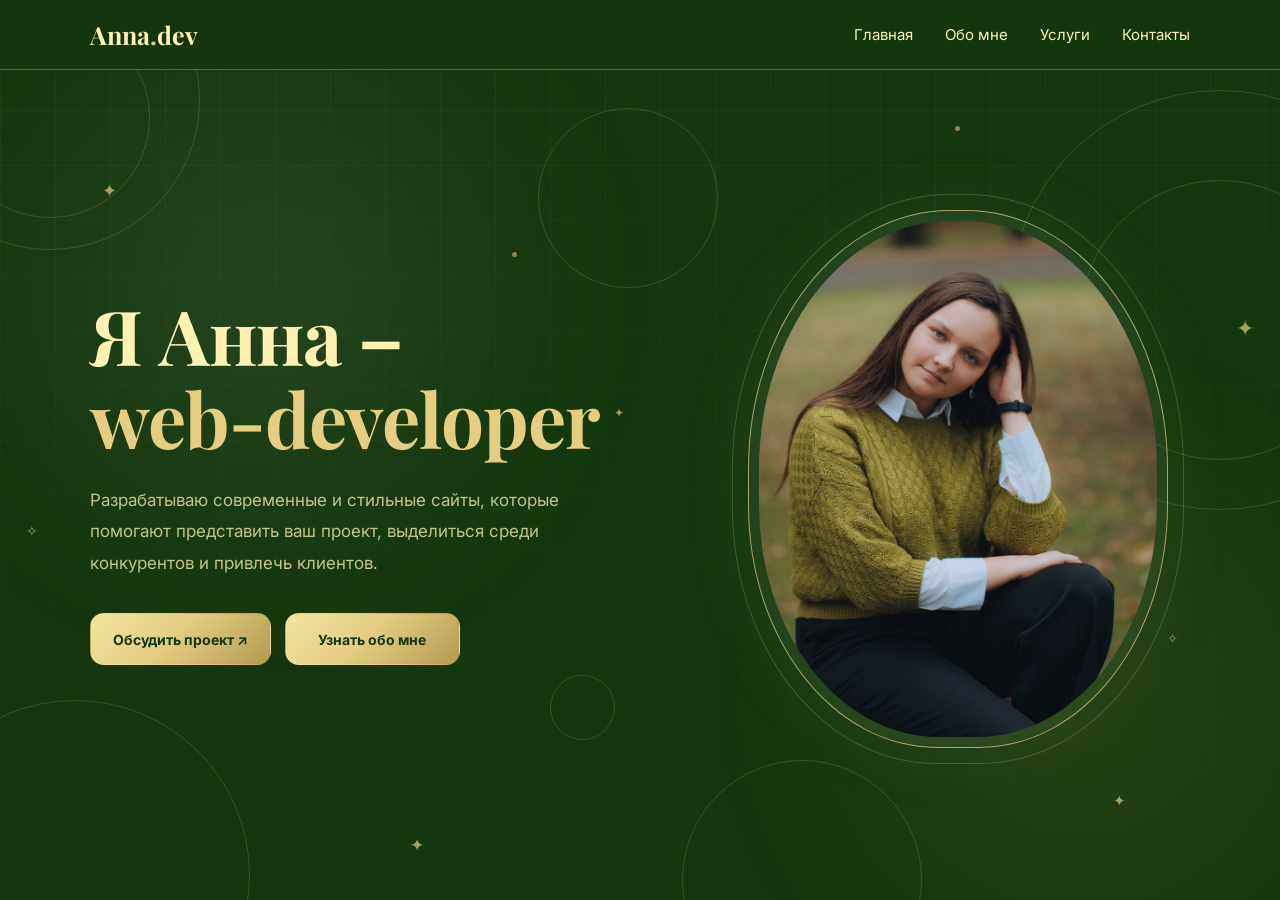
==== index1.html @ c23960a0 "Creating the new file" ====
<!DOCTYPE html>
<html lang="ru">
<head>
  <meta charset="UTF-8">
  <meta name="viewport" content="width=device-width, initial-scale=1.0">
  <meta name="theme-color" content="#15370D">
  <title>Анна — Web Developer</title>

  <link rel="preconnect" href="https://fonts.googleapis.com">
  <link rel="preconnect" href="https://fonts.gstatic.com" crossorigin>
  <link href="https://fonts.googleapis.com/css2?family=Inter:wght@400;500;700&family=Playfair+Display:wght@600;700&display=swap" rel="stylesheet">

  <style>
    :root {
      --green-dark: #15370D;
      --green-light: #728E6D;
      --gold: #E5CD82;
      --cream: #FFF2B4;
    }

    * {
      margin: 0;
      padding: 0;
      box-sizing: border-box;
    }

    html {
      scroll-behavior: smooth;
    }

    body {
      font-family: 'Inter', Arial, Helvetica, sans-serif;
      background: var(--green-dark);
      color: var(--cream);
      overflow-x: hidden;
      padding-top: 78px;
    }

    a {
      color: inherit;
    }

    .hero h1,
    .section-title,
    .nav-logo,
    .footer-logo,
    .service-card h3 {
      font-family: 'Playfair Display', Georgia, serif;
    }

    /* ===== ДЕКОРАТИВНЫЙ ФОН ===== */

    .background {
      position: fixed;
      inset: 0;
      overflow: hidden;
      pointer-events: none;
      z-index: 0;
    }

    .grid {
      position: absolute;
      inset: 0;
      background-image:
        linear-gradient(
          rgba(114, 142, 109, 0.09) 1px,
          transparent 1px
        ),
        linear-gradient(
          90deg,
          rgba(114, 142, 109, 0.09) 1px,
          transparent 1px
        );
      background-size: 55px 55px;
      mask-image: linear-gradient(to bottom, black, transparent 90%);
    }

    .circle {
      position: absolute;
      border: 1px solid rgba(229, 205, 130, 0.18);
      border-radius: 50%;
    }

    .circle-one {
      width: 420px;
      height: 420px;
      top: 10%;
      right: -150px;
    }

    .circle-two {
      width: 280px;
      height: 280px;
      top: 20%;
      right: -80px;
    }

    .circle-three {
      width: 350px;
      height: 350px;
      bottom: -150px;
      left: -100px;
    }

    /* Дополнительные 5 кругов */

    .circle-four {
      width: 180px;
      height: 180px;
      top: 12%;
      left: 42%;
    }

    .circle-five {
      width: 300px;
      height: 300px;
      top: -50px;
      left: -100px;
    }

    .circle-six {
      width: 240px;
      height: 240px;
      bottom: -100px;
      right: 28%;
    }

    .circle-seven {
      width: 200px;
      height: 200px;
      top: 2%;
      left: -50px;
    }

    .circle-eight {
      width: 65px;
      height: 65px;
      top: 75%;
      left: 43%;
    }

    .glow {
      position: absolute;
      width: 400px;
      height: 400px;
      border-radius: 50%;
      filter: blur(110px);
      opacity: 0.17;
    }

    .glow-one {
      background: var(--green-light);
      top: 10%;
      left: 5%;
    }

    .glow-two {
      background: #B39A50;
      right: 0;
      bottom: 0;
      opacity: 0.1;
    }

    .star {
      position: absolute;
      color: var(--gold);
      opacity: 0.7;
      font-size: 18px;
    }

    .star-one {
      top: 20%;
      left: 8%;
    }

    .star-two {
      top: 70%;
      right: 8%;
      font-size: 13px;
    }

    .star-three {
      top: 45%;
      left: 48%;
      font-size: 12px;
    }

    /* Дополнительные 5 звёзд */

    .star-four {
      top: 35%;
      right: 2%;
      font-size: 22px;
    }

    .star-five {
      top: 58%;
      left: 2%;
      font-size: 14px;
    }

    .star-six {
      bottom: 5%;
      left: 32%;
      font-size: 17px;
    }

   

    .star-eight {
      bottom: 10%;
      right: 12%;
      font-size: 15px;
    }
    

    .dot {
      position: absolute;
      width: 5px;
      height: 5px;
      background: var(--gold);
      border-radius: 50%;
      opacity: 0.55;
    }

    .dot-one {
      top: 28%;
      left: 40%;
    }

    .dot-two {
      top: 78%;
      left: 70%;
    }

    .dot-three {
      top: 14%;
      right: 25%;
    }

    /* ===== НАВИГАЦИЯ ===== */

    .navbar {
      position: fixed;
      top: 0;
      left: 0;
      width: 100%;
      z-index: 1000;
      padding: 18px 7%;
      background: rgba(21, 55, 13, 0.96);
      backdrop-filter: blur(12px);
      -webkit-backdrop-filter: blur(12px);
      border-bottom: 1px solid rgba(229, 205, 130, 0.35);
    }

    .nav-container {
      max-width: 1200px;
      margin: 0 auto;
      display: flex;
      align-items: center;
      justify-content: space-between;
      gap: 24px;
    }

    .nav-logo {
      color: var(--cream);
      font-size: 25px;
      font-weight: 700;
      text-decoration: none;
      white-space: nowrap;
    }

    .nav-logo span {
      color: var(--gold);
    }

    .nav-links {
      display: flex;
      align-items: center;
      gap: 32px;
    }

    .nav-links a {
      color: var(--cream);
      text-decoration: none;
      font-size: 15px;
      transition: color 0.25s ease;
      white-space: nowrap;
    }

    .nav-links a:hover {
      color: var(--gold);
    }

    .menu-toggle {
      display: none;
      width: 44px;
      height: 42px;
      border: 1px solid var(--gold);
      border-radius: 12px;
      background: transparent;
      color: var(--cream);
      font-size: 23px;
      cursor: pointer;
      align-items: center;
      justify-content: center;
    }

    /* ===== ОБЩИЕ СТИЛИ ===== */

    .container {
      width: min(1120px, 86%);
      margin: 0 auto;
    }

    .section {
      padding: 100px 0;
    }

    .section-label {
      display: inline-flex;
      align-items: center;
      gap: 10px;
      color: var(--gold);
      font-size: 13px;
      font-weight: 700;
      letter-spacing: 2px;
      text-transform: uppercase;
      margin-bottom: 22px;
    }

    .section-label::before {
      content: "";
      width: 28px;
      height: 1px;
      background: var(--gold);
    }

    .section-title {
      color: var(--cream);
      font-size: clamp(32px, 5vw, 48px);
      line-height: 1.15;
      margin-bottom: 24px;
      letter-spacing: -0.5px;
    }

    .section-text {
      color: rgba(255, 242, 180, 0.72);
      font-size: 16px;
      line-height: 1.9;
    }

    /* ===== ГЛАВНЫЙ ЭКРАН ===== */

    .hero {
      position: relative;
      z-index: 1;
      min-height: calc(100vh - 78px);
      display: flex;
      align-items: center;
      padding: 20px 0 40px;
    }

    .hero-content {
      display: grid;
      grid-template-columns: 1.1fr 0.9fr;
      align-items: center;
      gap: 70px;
    }

    .hero-text {
      max-width: 610px;
    }

    .hero h1 {
      color: var(--cream);
      font-size: clamp(45px, 6vw, 76px);
      line-height: 1.1;
      letter-spacing: -1px;
      margin-bottom: 25px;
    }

    .hero h1 span {
      display: block;
      color: var(--gold);
    }

    .hero-description {
      max-width: 500px;
      color: rgba(255, 242, 180, 0.75);
      font-size: 17px;
      line-height: 1.85;
      margin-bottom: 34px;
    }

    .hero-buttons {
      display: flex;
      flex-wrap: wrap;
      gap: 14px;
    }

    .btn {
      min-width: 175px;
      min-height: 52px;
      display: inline-flex;
      align-items: center;
      justify-content: center;
      padding: 14px 22px;
      border: 1px solid transparent;
      border-radius: 14px;
      color: var(--green-dark);
      background: linear-gradient(
        135deg,
        #F3E3A0 0%,
        var(--gold) 45%,
        #B39A50 100%
      );
      text-decoration: none;
      font-size: 14px;
      font-weight: 700;
      text-align: center;
      cursor: pointer;
      transition: background 0.25s ease, transform 0.25s ease;
    }

    .btn:hover {
      background: linear-gradient(
        135deg,
        #FFF8D0 0%,
        var(--cream) 45%,
        var(--gold) 100%
      );
      transform: translateY(-2px);
    }

    /* ===== ФОТОГРАФИЯ ===== */

    .hero-visual {
      position: relative;
      display: flex;
      align-items: center;
      justify-content: center;
      min-width: 0;
    }

    .photo-frame {
      position: relative;
      width: min(100%, 420px);
      aspect-ratio: 0.78;
      border-radius: 48% 48% 45% 45%;
      padding: 10px;
      border: 1px solid rgba(229, 205, 130, 0.7);
      background: rgba(114, 142, 109, 0.15);
      box-shadow: 0 0 70px rgba(114, 142, 109, 0.12);
    }

    .photo-frame::before {
      content: "";
      position: absolute;
      inset: -17px;
      border: 1px solid rgba(229, 205, 130, 0.22);
      border-radius: 48% 48% 45% 45%;
      pointer-events: none;
    }

    .photo-frame img {
      width: 100%;
      height: 100%;
      display: block;
      object-fit: cover;
      object-position: center;
      border-radius: inherit;
    }

    /* ===== АДАПТИВНОСТЬ ===== */

    @media (max-width: 900px) {
      .navbar {
        padding: 17px 5%;
      }

      .nav-links {
        gap: 20px;
      }

      .hero-content {
        gap: 45px;
      }

      .hero h1 {
        font-size: clamp(43px, 6vw, 62px);
      }
    }

    @media (max-width: 768px) {
      body {
        padding-top: 0;
      }

      .navbar {
        padding: 14px 5%;
      }

      .nav-logo {
        font-size: 23px;
      }

      .menu-toggle {
        display: flex;
      }

      .nav-links {
        display: none;
        position: absolute;
        top: 100%;
        left: 0;
        width: 100%;
        padding: 22px 6%;
        background: rgba(21, 55, 13, 0.99);
        border-bottom: 1px solid rgba(229, 205, 130, 0.35);
        flex-direction: column;
        align-items: flex-start;
        gap: 22px;
      }

      .nav-links.open {
        display: flex;
      }

      .nav-links a {
        font-size: 16px;
      }

      .container {
        width: 88%;
      }

      .hero {
        min-height: auto;
        padding: 60px 0 80px;
      }

      .hero-content {
        grid-template-columns: 1fr;
        gap: 65px;
      }

      .hero-text {
        max-width: 100%;
      }

      .hero h1 {
        font-size: clamp(45px, 10vw, 68px);
      }

      .hero-description {
        font-size: 16px;
      }

      .hero-visual {
        width: 100%;
        max-width: 430px;
        margin: 0 auto;
      }

      .photo-frame {
        width: min(78%, 320px);
      }
    }

    @media (max-width: 420px) {
      .hero-buttons {
        flex-direction: column;
      }

      .hero-buttons .btn {
        width: 100%;
      }

      .hero h1 {
        font-size: 43px;
      }
    }

    @media (prefers-reduced-motion: reduce) {
      html {
        scroll-behavior: auto;
      }

      *,
      *::before,
      *::after {
        transition-duration: 0.01ms !important;
      }
    }
  </style>
</head>

<body>

  <!-- Декоративный фон -->
  <div class="background" aria-hidden="true">
    <div class="grid"></div>

    <!-- Первые 3 круга -->
    <div class="circle circle-one"></div>
    <div class="circle circle-two"></div>
    <div class="circle circle-three"></div>

    <!-- Дополнительные 5 кругов -->
    <div class="circle circle-four"></div>
    <div class="circle circle-five"></div>
    <div class="circle circle-six"></div>
    <div class="circle circle-seven"></div>
    <div class="circle circle-eight"></div>

    <!-- Световые пятна -->
    <div class="glow glow-one"></div>
    <div class="glow glow-two"></div>

    <!-- Первые 3 звезды -->
    <span class="star star-one">✦</span>
    <span class="star star-two">✧</span>
    <span class="star star-three">✦</span>

    <!-- Дополнительные 5 звезд -->
    <span class="star star-four">✦</span>
    <span class="star star-five">✧</span>
    <span class="star star-six">✦</span>
    <span class="star star-eight">✦</span>

    <!-- Декоративные точки -->
    <span class="dot dot-one"></span>
    <span class="dot dot-two"></span>
    <span class="dot dot-three"></span>
  </div>

  <!-- Закрепленная навигация -->
  <header class="navbar">
    <nav class="nav-container" aria-label="Главная навигация">

      <a href="javascript:void(0)" class="nav-logo" aria-label="Anna.dev">
        Anna<span>.</span>dev
      </a>

      <button
        class="menu-toggle"
        id="menuToggle"
        type="button"
        aria-label="Открыть меню"
        aria-expanded="false"
        aria-controls="navLinks"
      >
        ☰
      </button>

      <div class="nav-links" id="navLinks">
        <a href="javascript:void(0)">Главная</a>
        <a href="javascript:void(0)">Обо мне</a>
        <a href="javascript:void(0)">Услуги</a>
        <a href="javascript:void(0)">Контакты</a>
      </div>

    </nav>
  </header>

  <!-- Главный экран -->
  <main>
    <section class="hero" id="home">
      <div class="container hero-content">

        <div class="hero-text">
          <h1>
            Я Анна –
            <span>web-developer</span>
          </h1>

          <p class="hero-description">
            Разрабатываю современные и стильные сайты,
            которые помогают представить ваш проект,
            выделиться среди конкурентов и привлечь клиентов.
          </p>

          <div class="hero-buttons">
            <a href="mailto:email@example.com" class="btn">
              Обсудить проект ↗
            </a>

            <a href="javascript:void(0)" class="btn">
              Узнать обо мне
            </a>
          </div>
        </div>

        <div class="hero-visual">
          <div class="photo-frame">
            <img src="Я.jpg" alt="Фотография Анны">
          </div>
        </div>

      </div>
    </section>
  </main>

  <!-- Мобильное меню -->
  <script>
    const menuToggle = document.getElementById("menuToggle");
    const navLinks = document.getElementById("navLinks");

    menuToggle.addEventListener("click", function () {
      const isOpen = navLinks.classList.toggle("open");

      menuToggle.setAttribute("aria-expanded", String(isOpen));
      menuToggle.setAttribute(
        "aria-label",
        isOpen ? "Закрыть меню" : "Открыть меню"
      );

      menuToggle.textContent = isOpen ? "✕" : "☰";
    });

    navLinks.querySelectorAll("a").forEach(function (link) {
      link.addEventListener("click", function (event) {
        event.preventDefault();

        navLinks.classList.remove("open");
        menuToggle.setAttribute("aria-expanded", "false");
        menuToggle.setAttribute("aria-label", "Открыть меню");
        menuToggle.textContent = "☰";
      });
    });
  </script>

</body>
</html>
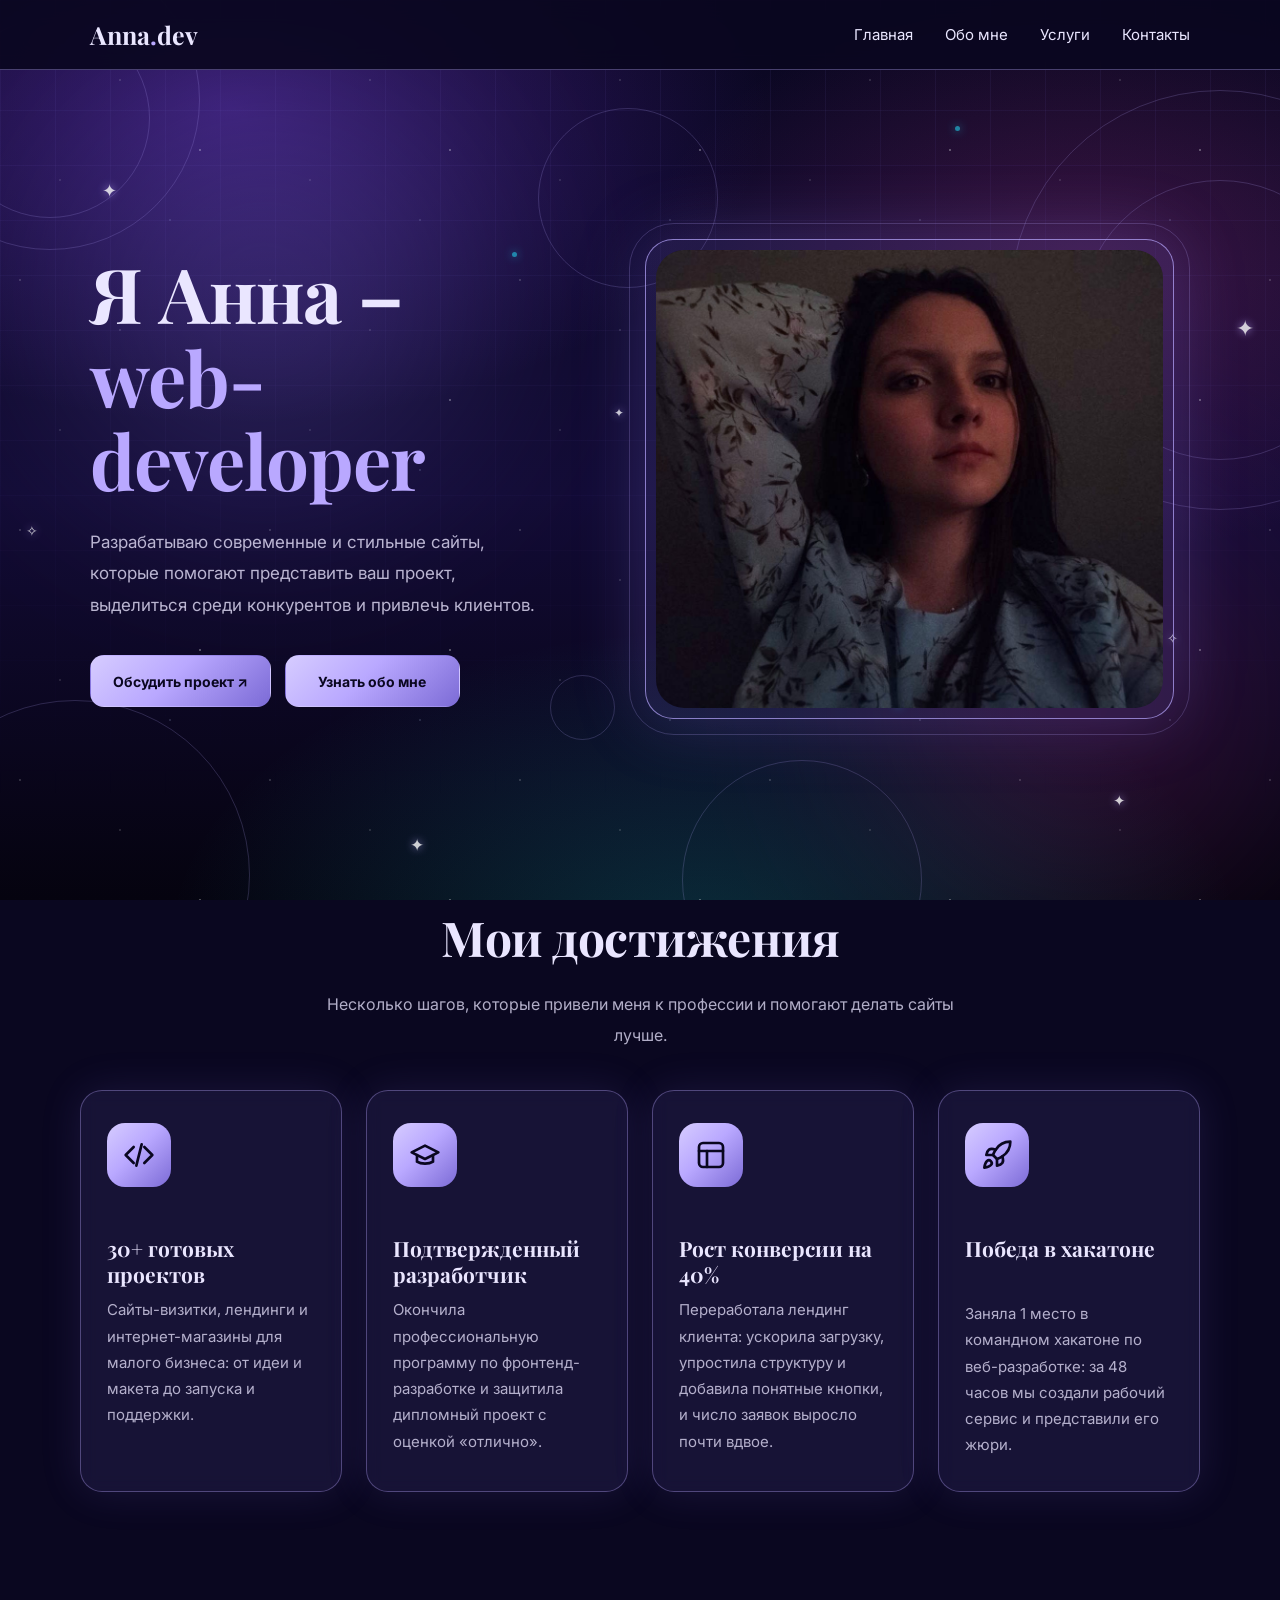
==== commit 5cbe1740: "Adding cards" ====
--- a/index1.html
+++ b/index1.html
@@ -1,603 +1,21 @@
-
 <!DOCTYPE html>
 <html lang="ru">
 <head>
   <meta charset="UTF-8">
   <meta name="viewport" content="width=device-width, initial-scale=1.0">
   <meta name="theme-color" content="#15370D">
-  <title>Анна — Web Developer</title>
+  <title>Анна – Web Developer</title>
 
   <link rel="preconnect" href="https://fonts.googleapis.com">
   <link rel="preconnect" href="https://fonts.gstatic.com" crossorigin>
   <link href="https://fonts.googleapis.com/css2?family=Inter:wght@400;500;700&family=Playfair+Display:wght@600;700&display=swap" rel="stylesheet">
 
-  <style>
-    :root {
-      --green-dark: #15370D;
-      --green-light: #728E6D;
-      --gold: #E5CD82;
-      --cream: #FFF2B4;
-    }
-
-    * {
-      margin: 0;
-      padding: 0;
-      box-sizing: border-box;
-    }
-
-    html {
-      scroll-behavior: smooth;
-    }
-
-    body {
-      font-family: 'Inter', Arial, Helvetica, sans-serif;
-      background: var(--green-dark);
-      color: var(--cream);
-      overflow-x: hidden;
-      padding-top: 78px;
-    }
-
-    a {
-      color: inherit;
-    }
-
-    .hero h1,
-    .section-title,
-    .nav-logo,
-    .footer-logo,
-    .service-card h3 {
-      font-family: 'Playfair Display', Georgia, serif;
-    }
-
-    /* ===== ДЕКОРАТИВНЫЙ ФОН ===== */
-
-    .background {
-      position: fixed;
-      inset: 0;
-      overflow: hidden;
-      pointer-events: none;
-      z-index: 0;
-    }
-
-    .grid {
-      position: absolute;
-      inset: 0;
-      background-image:
-        linear-gradient(
-          rgba(114, 142, 109, 0.09) 1px,
-          transparent 1px
-        ),
-        linear-gradient(
-          90deg,
-          rgba(114, 142, 109, 0.09) 1px,
-          transparent 1px
-        );
-      background-size: 55px 55px;
-      mask-image: linear-gradient(to bottom, black, transparent 90%);
-    }
-
-    .circle {
-      position: absolute;
-      border: 1px solid rgba(229, 205, 130, 0.18);
-      border-radius: 50%;
-    }
-
-    .circle-one {
-      width: 420px;
-      height: 420px;
-      top: 10%;
-      right: -150px;
-    }
-
-    .circle-two {
-      width: 280px;
-      height: 280px;
-      top: 20%;
-      right: -80px;
-    }
-
-    .circle-three {
-      width: 350px;
-      height: 350px;
-      bottom: -150px;
-      left: -100px;
-    }
-
-    /* Дополнительные 5 кругов */
-
-    .circle-four {
-      width: 180px;
-      height: 180px;
-      top: 12%;
-      left: 42%;
-    }
-
-    .circle-five {
-      width: 300px;
-      height: 300px;
-      top: -50px;
-      left: -100px;
-    }
-
-    .circle-six {
-      width: 240px;
-      height: 240px;
-      bottom: -100px;
-      right: 28%;
-    }
-
-    .circle-seven {
-      width: 200px;
-      height: 200px;
-      top: 2%;
-      left: -50px;
-    }
-
-    .circle-eight {
-      width: 65px;
-      height: 65px;
-      top: 75%;
-      left: 43%;
-    }
-
-    .glow {
-      position: absolute;
-      width: 400px;
-      height: 400px;
-      border-radius: 50%;
-      filter: blur(110px);
-      opacity: 0.17;
-    }
-
-    .glow-one {
-      background: var(--green-light);
-      top: 10%;
-      left: 5%;
-    }
-
-    .glow-two {
-      background: #B39A50;
-      right: 0;
-      bottom: 0;
-      opacity: 0.1;
-    }
-
-    .star {
-      position: absolute;
-      color: var(--gold);
-      opacity: 0.7;
-      font-size: 18px;
-    }
-
-    .star-one {
-      top: 20%;
-      left: 8%;
-    }
-
-    .star-two {
-      top: 70%;
-      right: 8%;
-      font-size: 13px;
-    }
-
-    .star-three {
-      top: 45%;
-      left: 48%;
-      font-size: 12px;
-    }
-
-    /* Дополнительные 5 звёзд */
-
-    .star-four {
-      top: 35%;
-      right: 2%;
-      font-size: 22px;
-    }
-
-    .star-five {
-      top: 58%;
-      left: 2%;
-      font-size: 14px;
-    }
-
-    .star-six {
-      bottom: 5%;
-      left: 32%;
-      font-size: 17px;
-    }
-
-   
-
-    .star-eight {
-      bottom: 10%;
-      right: 12%;
-      font-size: 15px;
-    }
-    
-
-    .dot {
-      position: absolute;
-      width: 5px;
-      height: 5px;
-      background: var(--gold);
-      border-radius: 50%;
-      opacity: 0.55;
-    }
-
-    .dot-one {
-      top: 28%;
-      left: 40%;
-    }
-
-    .dot-two {
-      top: 78%;
-      left: 70%;
-    }
-
-    .dot-three {
-      top: 14%;
-      right: 25%;
-    }
-
-    /* ===== НАВИГАЦИЯ ===== */
-
-    .navbar {
-      position: fixed;
-      top: 0;
-      left: 0;
-      width: 100%;
-      z-index: 1000;
-      padding: 18px 7%;
-      background: rgba(21, 55, 13, 0.96);
-      backdrop-filter: blur(12px);
-      -webkit-backdrop-filter: blur(12px);
-      border-bottom: 1px solid rgba(229, 205, 130, 0.35);
-    }
-
-    .nav-container {
-      max-width: 1200px;
-      margin: 0 auto;
-      display: flex;
-      align-items: center;
-      justify-content: space-between;
-      gap: 24px;
-    }
-
-    .nav-logo {
-      color: var(--cream);
-      font-size: 25px;
-      font-weight: 700;
-      text-decoration: none;
-      white-space: nowrap;
-    }
-
-    .nav-logo span {
-      color: var(--gold);
-    }
-
-    .nav-links {
-      display: flex;
-      align-items: center;
-      gap: 32px;
-    }
-
-    .nav-links a {
-      color: var(--cream);
-      text-decoration: none;
-      font-size: 15px;
-      transition: color 0.25s ease;
-      white-space: nowrap;
-    }
-
-    .nav-links a:hover {
-      color: var(--gold);
-    }
-
-    .menu-toggle {
-      display: none;
-      width: 44px;
-      height: 42px;
-      border: 1px solid var(--gold);
-      border-radius: 12px;
-      background: transparent;
-      color: var(--cream);
-      font-size: 23px;
-      cursor: pointer;
-      align-items: center;
-      justify-content: center;
-    }
-
-    /* ===== ОБЩИЕ СТИЛИ ===== */
-
-    .container {
-      width: min(1120px, 86%);
-      margin: 0 auto;
-    }
-
-    .section {
-      padding: 100px 0;
-    }
-
-    .section-label {
-      display: inline-flex;
-      align-items: center;
-      gap: 10px;
-      color: var(--gold);
-      font-size: 13px;
-      font-weight: 700;
-      letter-spacing: 2px;
-      text-transform: uppercase;
-      margin-bottom: 22px;
-    }
-
-    .section-label::before {
-      content: "";
-      width: 28px;
-      height: 1px;
-      background: var(--gold);
-    }
-
-    .section-title {
-      color: var(--cream);
-      font-size: clamp(32px, 5vw, 48px);
-      line-height: 1.15;
-      margin-bottom: 24px;
-      letter-spacing: -0.5px;
-    }
-
-    .section-text {
-      color: rgba(255, 242, 180, 0.72);
-      font-size: 16px;
-      line-height: 1.9;
-    }
-
-    /* ===== ГЛАВНЫЙ ЭКРАН ===== */
-
-    .hero {
-      position: relative;
-      z-index: 1;
-      min-height: calc(100vh - 78px);
-      display: flex;
-      align-items: center;
-      padding: 20px 0 40px;
-    }
-
-    .hero-content {
-      display: grid;
-      grid-template-columns: 1.1fr 0.9fr;
-      align-items: center;
-      gap: 70px;
-    }
-
-    .hero-text {
-      max-width: 610px;
-    }
-
-    .hero h1 {
-      color: var(--cream);
-      font-size: clamp(45px, 6vw, 76px);
-      line-height: 1.1;
-      letter-spacing: -1px;
-      margin-bottom: 25px;
-    }
-
-    .hero h1 span {
-      display: block;
-      color: var(--gold);
-    }
-
-    .hero-description {
-      max-width: 500px;
-      color: rgba(255, 242, 180, 0.75);
-      font-size: 17px;
-      line-height: 1.85;
-      margin-bottom: 34px;
-    }
-
-    .hero-buttons {
-      display: flex;
-      flex-wrap: wrap;
-      gap: 14px;
-    }
-
-    .btn {
-      min-width: 175px;
-      min-height: 52px;
-      display: inline-flex;
-      align-items: center;
-      justify-content: center;
-      padding: 14px 22px;
-      border: 1px solid transparent;
-      border-radius: 14px;
-      color: var(--green-dark);
-      background: linear-gradient(
-        135deg,
-        #F3E3A0 0%,
-        var(--gold) 45%,
-        #B39A50 100%
-      );
-      text-decoration: none;
-      font-size: 14px;
-      font-weight: 700;
-      text-align: center;
-      cursor: pointer;
-      transition: background 0.25s ease, transform 0.25s ease;
-    }
-
-    .btn:hover {
-      background: linear-gradient(
-        135deg,
-        #FFF8D0 0%,
-        var(--cream) 45%,
-        var(--gold) 100%
-      );
-      transform: translateY(-2px);
-    }
-
-    /* ===== ФОТОГРАФИЯ ===== */
-
-    .hero-visual {
-      position: relative;
-      display: flex;
-      align-items: center;
-      justify-content: center;
-      min-width: 0;
-    }
-
-    .photo-frame {
-      position: relative;
-      width: min(100%, 420px);
-      aspect-ratio: 0.78;
-      border-radius: 48% 48% 45% 45%;
-      padding: 10px;
-      border: 1px solid rgba(229, 205, 130, 0.7);
-      background: rgba(114, 142, 109, 0.15);
-      box-shadow: 0 0 70px rgba(114, 142, 109, 0.12);
-    }
-
-    .photo-frame::before {
-      content: "";
-      position: absolute;
-      inset: -17px;
-      border: 1px solid rgba(229, 205, 130, 0.22);
-      border-radius: 48% 48% 45% 45%;
-      pointer-events: none;
-    }
-
-    .photo-frame img {
-      width: 100%;
-      height: 100%;
-      display: block;
-      object-fit: cover;
-      object-position: center;
-      border-radius: inherit;
-    }
-
-    /* ===== АДАПТИВНОСТЬ ===== */
-
-    @media (max-width: 900px) {
-      .navbar {
-        padding: 17px 5%;
-      }
-
-      .nav-links {
-        gap: 20px;
-      }
-
-      .hero-content {
-        gap: 45px;
-      }
-
-      .hero h1 {
-        font-size: clamp(43px, 6vw, 62px);
-      }
-    }
-
-    @media (max-width: 768px) {
-      body {
-        padding-top: 0;
-      }
-
-      .navbar {
-        padding: 14px 5%;
-      }
-
-      .nav-logo {
-        font-size: 23px;
-      }
-
-      .menu-toggle {
-        display: flex;
-      }
-
-      .nav-links {
-        display: none;
-        position: absolute;
-        top: 100%;
-        left: 0;
-        width: 100%;
-        padding: 22px 6%;
-        background: rgba(21, 55, 13, 0.99);
-        border-bottom: 1px solid rgba(229, 205, 130, 0.35);
-        flex-direction: column;
-        align-items: flex-start;
-        gap: 22px;
-      }
-
-      .nav-links.open {
-        display: flex;
-      }
-
-      .nav-links a {
-        font-size: 16px;
-      }
-
-      .container {
-        width: 88%;
-      }
-
-      .hero {
-        min-height: auto;
-        padding: 60px 0 80px;
-      }
-
-      .hero-content {
-        grid-template-columns: 1fr;
-        gap: 65px;
-      }
-
-      .hero-text {
-        max-width: 100%;
-      }
-
-      .hero h1 {
-        font-size: clamp(45px, 10vw, 68px);
-      }
-
-      .hero-description {
-        font-size: 16px;
-      }
-
-      .hero-visual {
-        width: 100%;
-        max-width: 430px;
-        margin: 0 auto;
-      }
-
-      .photo-frame {
-        width: min(78%, 320px);
-      }
-    }
-
-    @media (max-width: 420px) {
-      .hero-buttons {
-        flex-direction: column;
-      }
-
-      .hero-buttons .btn {
-        width: 100%;
-      }
-
-      .hero h1 {
-        font-size: 43px;
-      }
-    }
-
-    @media (prefers-reduced-motion: reduce) {
-      html {
-        scroll-behavior: auto;
-      }
-
-      *,
-      *::before,
-      *::after {
-        transition-duration: 0.01ms !important;
-      }
-    }
-  </style>
+  <link rel="stylesheet" href="index1.css">
+  <link rel="stylesheet" href="achievements.css">
 </head>
 
 <body>
+
 
   <!-- Декоративный фон -->
   <div class="background" aria-hidden="true">
@@ -635,12 +53,13 @@
     <span class="dot dot-two"></span>
     <span class="dot dot-three"></span>
   </div>
-
+  <div class="shooting-layer" id="shootingLayer" aria-hidden="true"></div>
+ 
   <!-- Закрепленная навигация -->
   <header class="navbar">
     <nav class="nav-container" aria-label="Главная навигация">
 
-      <a href="javascript:void(0)" class="nav-logo" aria-label="Anna.dev">
+      <a href="#home" class="nav-logo" aria-label="Anna.dev">
         Anna<span>.</span>dev
       </a>
 
@@ -656,8 +75,8 @@
       </button>
 
       <div class="nav-links" id="navLinks">
-        <a href="javascript:void(0)">Главная</a>
-        <a href="javascript:void(0)">Обо мне</a>
+        <a href="#home">Главная</a>
+        <a href="#achievements">Обо мне</a>
         <a href="javascript:void(0)">Услуги</a>
         <a href="javascript:void(0)">Контакты</a>
       </div>
@@ -665,8 +84,8 @@
     </nav>
   </header>
 
-  <!-- Главный экран -->
   <main>
+    <!-- Секция 1: Главный экран -->
     <section class="hero" id="home">
       <div class="container hero-content">
 
@@ -687,7 +106,7 @@
               Обсудить проект ↗
             </a>
 
-            <a href="javascript:void(0)" class="btn">
+            <a href="#achievements" class="btn">
               Узнать обо мне
             </a>
           </div>
@@ -701,12 +120,102 @@
 
       </div>
     </section>
+
+    <!-- Секция 2: Мои достижения -->
+    <section class="achievements" id="achievements">
+      <div class="achievements-inner">
+
+        <div class="achievements-header">
+          <h2 class="section-title">Мои достижения</h2>
+          <p class="section-text">
+            Несколько шагов, которые привели меня к профессии
+            и помогают делать сайты лучше.
+          </p>
+        </div>
+
+        <div class="achievements-list">
+
+          <article class="achievement-card">
+            <div class="achievement-icon" aria-hidden="true">
+              <!-- иконка: код -->
+              <svg viewBox="0 0 24 24" fill="none" stroke="currentColor" stroke-width="2" stroke-linecap="round" stroke-linejoin="round">
+                <polyline points="16 18 22 12 16 6"/>
+                <polyline points="8 6 2 12 8 18"/>
+                <line x1="14" y1="4" x2="10" y2="20"/>
+              </svg>
+            </div>
+            <div class="achievement-body">
+              <br>
+              <h3>30+ готовых проектов</h3>
+              <p>Сайты-визитки, лендинги и интернет-магазины для малого бизнеса: от идеи и макета до запуска и поддержки.</p>
+            </div>
+          </article>
+
+          <article class="achievement-card">
+            <div class="achievement-icon" aria-hidden="true">
+              <!-- иконка: диплом / курс -->
+              <svg viewBox="0 0 24 24" fill="none" stroke="currentColor" stroke-width="2" stroke-linecap="round" stroke-linejoin="round">
+                <path d="M22 10 12 5 2 10l10 5 10-5z"/>
+                <path d="M6 12v5c3 2 9 2 12 0v-5"/>
+              </svg>
+            </div>
+            <div class="achievement-body">
+              <br>
+              <h3>Подтвержденный разработчик</h3>
+              <p>Окончила профессиональную программу по фронтенд-разработке и защитила дипломный проект с оценкой «отлично».</p>
+            </div>
+          </article>
+
+          <article class="achievement-card">
+            <div class="achievement-icon" aria-hidden="true">
+              <!-- иконка: макет -->
+              <svg viewBox="0 0 24 24" fill="none" stroke="currentColor" stroke-width="2" stroke-linecap="round" stroke-linejoin="round">
+                <rect x="3" y="3" width="18" height="18" rx="3"/>
+                <line x1="3" y1="9" x2="21" y2="9"/>
+                <line x1="9" y1="21" x2="9" y2="9"/>
+              </svg>
+            </div>
+            <div class="achievement-body">
+              <br>
+              <h3>Рост конверсии на 40%</h3>
+              <p>Переработала лендинг клиента: ускорила загрузку, упростила структуру и добавила понятные кнопки, и число заявок выросло почти вдвое.</p>
+            </div>
+          </article>
+
+          <article class="achievement-card">
+            <div class="achievement-icon" aria-hidden="true">
+              <!-- иконка: ракета / публикация -->
+              <svg viewBox="0 0 24 24" fill="none" stroke="currentColor" stroke-width="2" stroke-linecap="round" stroke-linejoin="round">
+                <path d="M4.5 16.5c-1.5 1.3-2 5-2 5s3.7-.5 5-2c.7-.8.7-2.1-.1-2.9a2.1 2.1 0 0 0-2.9-.1z"/>
+                <path d="m12 15-3-3a22 22 0 0 1 2-3.9A12.9 12.9 0 0 1 22 2c0 2.7-.8 7.5-6 11a22 22 0 0 1-4 2z"/>
+                <path d="M9 12H4s.6-3 2-4c1.6-1.1 5 0 5 0"/>
+                <path d="M12 15v5s3-.6 4-2c1.1-1.6 0-5 0-5"/>
+              </svg>
+            </div>
+            <div class="achievement-body">
+             <br>
+              <h3>Победа в хакатоне</h3>
+              <br>
+              <p>Заняла 1 место в командном хакатоне по веб-разработке: за 48 часов мы создали рабочий сервис и представили его жюри.</p>
+            </div>
+          </article>
+
+        </div>
+      </div>
+    </section>
   </main>
 
   <!-- Мобильное меню -->
   <script>
     const menuToggle = document.getElementById("menuToggle");
     const navLinks = document.getElementById("navLinks");
+
+    function closeMenu() {
+      navLinks.classList.remove("open");
+      menuToggle.setAttribute("aria-expanded", "false");
+      menuToggle.setAttribute("aria-label", "Открыть меню");
+      menuToggle.textContent = "☰";
+    }
 
     menuToggle.addEventListener("click", function () {
       const isOpen = navLinks.classList.toggle("open");
@@ -722,14 +231,64 @@
 
     navLinks.querySelectorAll("a").forEach(function (link) {
       link.addEventListener("click", function (event) {
-        event.preventDefault();
-
-        navLinks.classList.remove("open");
-        menuToggle.setAttribute("aria-expanded", "false");
-        menuToggle.setAttribute("aria-label", "Открыть меню");
-        menuToggle.textContent = "☰";
+        // пустые заглушки не переходят никуда, якорные ссылки (#...) работают как обычно
+        if (!link.getAttribute("href").startsWith("#")) {
+          event.preventDefault();
+        }
+        closeMenu();
       });
     });
+
+    (function () {
+  const layer = document.getElementById("shootingLayer");
+  if (!layer) return;
+  if (window.matchMedia("(prefers-reduced-motion: reduce)").matches) return;
+
+  const INTERVAL = 3000; // раз в 5 секунд
+  const rand = (min, max) => Math.random() * (max - min) + min;
+
+  function shoot() {
+    if (document.hidden) return; // не копим звёзды, пока вкладка неактивна
+
+    const w = window.innerWidth;
+    const h = window.innerHeight;
+
+    const star = document.createElement("span");
+    star.className = "shooting-star";
+
+    const length = rand(110, 190);          // длина хвоста
+    const distance = rand(350, 600);        // длина полёта
+    const duration = rand(650, 950);        // быстро: меньше секунды
+    const goRight = Math.random() > 0.5;
+    const slope = rand(20, 50);             // угол падения вниз, градусы
+    const angle = goRight ? slope : 180 - slope;
+    const rad = angle * Math.PI / 180;
+
+    // случайная стартовая точка по всему экрану
+    const x0 = rand(w * 0.1, w * 0.9);
+    const y0 = rand(0, h * 0.6);
+    const x1 = x0 + Math.cos(rad) * distance;
+    const y1 = y0 + Math.sin(rad) * distance;
+
+    star.style.width = length + "px";
+    layer.appendChild(star);
+
+    star.animate(
+      [
+        { transform: `translate(${x0}px, ${y0}px) rotate(${angle}deg)`, opacity: 0 },
+        { opacity: 1, offset: 0.15 },
+        { opacity: 1, offset: 0.7 },
+        { transform: `translate(${x1}px, ${y1}px) rotate(${angle}deg)`, opacity: 0 }
+      ],
+      { duration: duration, easing: "cubic-bezier(.3,0,.7,1)" }
+    ).finished.then(function () {
+      star.remove();
+    });
+  }
+
+  setTimeout(shoot, 1000);          // первая звезда через секунду после загрузки
+  setInterval(shoot, INTERVAL);
+})();
   </script>
 
 </body>
--- a/index1.css
+++ b/index1.css
@@ -0,0 +1,814 @@
+:root {
+      /* Названия переменных оставлены прежними, чтобы остальные стили сайта
+         перекрасились автоматически. Изменились только значения. */
+      --green-dark: #0A0720;   /* глубокий космос */
+      --green-light: #7C6BD6;  /* туманность (фиолетовый) */
+      --gold: #B9A8FF;         /* свет звёзд (лавандовый) */
+      --cream: #EAE6FF;        /* основной текст */
+      --nebula-pink: #E040A0;
+      --nebula-cyan: #22D3EE;
+    }
+
+    * {
+      margin: 0;
+      padding: 0;
+      box-sizing: border-box;
+    }
+
+    html {
+      scroll-behavior: smooth;
+    }
+
+    body {
+      font-family: 'Inter', Arial, Helvetica, sans-serif;
+      background: var(--green-dark);
+      color: var(--cream);
+      overflow-x: hidden;
+      padding-top: 78px;
+    }
+
+    a {
+      color: inherit;
+    }
+
+    .hero h1,
+    .section-title,
+    .nav-logo,
+    .footer-logo,
+    .service-card h3 {
+      font-family: 'Playfair Display', Georgia, serif;
+    }
+
+    /* ===== ДЕКОРАТИВНЫЙ ФОН ===== */
+
+    .background {
+      position: fixed;
+      inset: 0;
+      overflow: hidden;
+      pointer-events: none;
+      z-index: 0;
+      /* космический градиент + туманности */
+      background:
+        radial-gradient(ellipse 60% 50% at 18% 12%, rgba(124, 58, 237, 0.38), transparent 70%),
+        radial-gradient(ellipse 50% 45% at 85% 30%, rgba(224, 64, 160, 0.22), transparent 70%),
+        radial-gradient(ellipse 60% 50% at 55% 105%, rgba(34, 211, 238, 0.2), transparent 70%),
+        linear-gradient(180deg, #0A0720 0%, #120B35 55%, #05030F 100%);
+    }
+
+    /* поле мелких звёзд */
+    .background::before {
+      content: "";
+      position: absolute;
+      inset: 0;
+      background-image:
+        radial-gradient(1px 1px at 20px 30px, #ffffff, transparent),
+        radial-gradient(1px 1px at 120px 80px, rgba(255, 255, 255, 0.8), transparent),
+        radial-gradient(1.5px 1.5px at 200px 150px, #ffffff, transparent),
+        radial-gradient(1px 1px at 60px 180px, rgba(255, 255, 255, 0.7), transparent),
+        radial-gradient(1px 1px at 170px 220px, rgba(200, 220, 255, 0.9), transparent);
+      background-size: 250px 250px;
+      opacity: 0.55;
+    }
+
+    .grid {
+      position: absolute;
+      inset: 0;
+      background-image:
+        linear-gradient(
+          rgba(124, 107, 214, 0.09) 1px,
+          transparent 1px
+        ),
+        linear-gradient(
+          90deg,
+          rgba(124, 107, 214, 0.09) 1px,
+          transparent 1px
+        );
+      background-size: 55px 55px;
+      mask-image: linear-gradient(to bottom, black, transparent 90%);
+    }
+
+    .circle {
+      position: absolute;
+      border: 1px solid rgba(185, 168, 255, 0.2);
+      border-radius: 50%;
+    }
+
+    .circle-one {
+      width: 420px;
+      height: 420px;
+      top: 10%;
+      right: -150px;
+    }
+
+    .circle-two {
+      width: 280px;
+      height: 280px;
+      top: 20%;
+      right: -80px;
+    }
+
+    .circle-three {
+      width: 350px;
+      height: 350px;
+      bottom: -150px;
+      left: -100px;
+    }
+
+    /* Дополнительные 5 кругов */
+
+    .circle-four {
+      width: 180px;
+      height: 180px;
+      top: 12%;
+      left: 42%;
+    }
+
+    .circle-five {
+      width: 300px;
+      height: 300px;
+      top: -50px;
+      left: -100px;
+    }
+
+    .circle-six {
+      width: 240px;
+      height: 240px;
+      bottom: -100px;
+      right: 28%;
+    }
+
+    .circle-seven {
+      width: 200px;
+      height: 200px;
+      top: 2%;
+      left: -50px;
+    }
+
+    .circle-eight {
+      width: 65px;
+      height: 65px;
+      top: 75%;
+      left: 43%;
+    }
+
+    .glow {
+      position: absolute;
+      width: 400px;
+      height: 400px;
+      border-radius: 50%;
+      filter: blur(110px);
+      opacity: 0.25;
+    }
+
+    .glow-one {
+      background: var(--green-light);
+      top: 10%;
+      left: 5%;
+    }
+
+    .glow-two {
+      background: var(--nebula-pink);
+      right: 0;
+      bottom: 0;
+      opacity: 0.16;
+    }
+
+    .star {
+      position: absolute;
+      color: #ffffff;
+      opacity: 0.8;
+      font-size: 18px;
+      text-shadow: 0 0 8px rgba(185, 168, 255, 0.9);
+      animation: twinkle 4s ease-in-out infinite;
+    }
+
+    .star-one {
+      top: 20%;
+      left: 8%;
+    }
+
+    .star-two {
+      top: 70%;
+      right: 8%;
+      font-size: 13px;
+      animation-delay: 1s;
+    }
+
+    .star-three {
+      top: 45%;
+      left: 48%;
+      font-size: 12px;
+      animation-delay: 2s;
+    }
+
+    /* Дополнительные 5 звёзд */
+
+    .star-four {
+      top: 35%;
+      right: 2%;
+      font-size: 22px;
+      animation-delay: 0.5s;
+    }
+
+    .star-five {
+      top: 58%;
+      left: 2%;
+      font-size: 14px;
+      animation-delay: 1.5s;
+    }
+
+    .star-six {
+      bottom: 5%;
+      left: 32%;
+      font-size: 17px;
+      animation-delay: 2.5s;
+    }
+
+   
+
+    .star-eight {
+      bottom: 10%;
+      right: 12%;
+      font-size: 15px;
+      animation-delay: 3s;
+    }
+
+    @keyframes twinkle {
+      0%, 100% { opacity: 0.85; }
+      50% { opacity: 0.3; }
+    }
+    
+
+    .dot {
+      position: absolute;
+      width: 5px;
+      height: 5px;
+      background: var(--nebula-cyan);
+      border-radius: 50%;
+      opacity: 0.6;
+      box-shadow: 0 0 8px var(--nebula-cyan);
+    }
+
+    .dot-one {
+      top: 28%;
+      left: 40%;
+    }
+
+    .dot-two {
+      top: 78%;
+      left: 70%;
+    }
+
+    .dot-three {
+      top: 14%;
+      right: 25%;
+    }
+
+    /* ===== НАВИГАЦИЯ ===== */
+
+    .navbar {
+      position: fixed;
+      top: 0;
+      left: 0;
+      width: 100%;
+      z-index: 1000;
+      padding: 18px 7%;
+      background: rgba(10, 7, 32, 0.92);
+      backdrop-filter: blur(12px);
+      -webkit-backdrop-filter: blur(12px);
+      border-bottom: 1px solid rgba(185, 168, 255, 0.35);
+    }
+
+    .nav-container {
+      max-width: 1200px;
+      margin: 0 auto;
+      display: flex;
+      align-items: center;
+      justify-content: space-between;
+      gap: 24px;
+    }
+
+    .nav-logo {
+      color: var(--cream);
+      font-size: 25px;
+      font-weight: 700;
+      text-decoration: none;
+      white-space: nowrap;
+    }
+
+    .nav-logo span {
+      color: var(--gold);
+    }
+
+    .nav-links {
+      display: flex;
+      align-items: center;
+      gap: 32px;
+    }
+
+    .nav-links a {
+      color: var(--cream);
+      text-decoration: none;
+      font-size: 15px;
+      transition: color 0.25s ease;
+      white-space: nowrap;
+    }
+
+    .nav-links a:hover {
+      color: var(--gold);
+    }
+
+    .menu-toggle {
+      display: none;
+      width: 44px;
+      height: 42px;
+      border: 1px solid var(--gold);
+      border-radius: 12px;
+      background: transparent;
+      color: var(--cream);
+      font-size: 23px;
+      cursor: pointer;
+      align-items: center;
+      justify-content: center;
+    }
+
+    /* ===== ОБЩИЕ СТИЛИ ===== */
+
+    .container {
+      width: min(1200px, 86%);
+      margin: 0 auto;
+    }
+
+    .section {
+      padding: 100px 0;
+    }
+
+    .section-label {
+      display: inline-flex;
+      align-items: center;
+      gap: 10px;
+      color: var(--gold);
+      font-size: 13px;
+      font-weight: 700;
+      letter-spacing: 2px;
+      text-transform: uppercase;
+      margin-bottom: 22px;
+    }
+
+    .section-label::before {
+      content: "";
+      width: 28px;
+      height: 1px;
+      background: var(--gold);
+    }
+
+    .section-title {
+      color: var(--cream);
+      font-size: clamp(32px, 5vw, 48px);
+      line-height: 1.15;
+      margin-bottom: 24px;
+      letter-spacing: -0.5px;
+    }
+
+    .section-text {
+      color: rgba(234, 230, 255, 0.75);
+      font-size: 16px;
+      line-height: 1.9;
+    }
+
+    /* ===== ГЛАВНЫЙ ЭКРАН ===== */
+
+    .hero {
+      scroll-margin-top: 78px; 
+      position: relative;
+      z-index: 1;
+      min-height: calc(100vh - 78px);
+      display: flex;
+      align-items: center;
+      padding: 20px 0 40px;
+    }
+
+    .hero-content {
+      display: grid;
+      grid-template-columns: 0.9fr 1.1fr;
+      align-items: center;
+      gap: 70px;
+    }
+
+    .hero-text {
+      max-width: 610px;
+    }
+
+    .hero h1 {
+      color: var(--cream);
+      font-size: clamp(45px, 6vw, 76px);
+      line-height: 1.1;
+      letter-spacing: -1px;
+      margin-bottom: 25px;
+    }
+
+    .hero h1 span {
+      display: block;
+      color: var(--gold);
+    }
+
+    .hero-description {
+      max-width: 500px;
+      color: rgba(234, 230, 255, 0.78);
+      font-size: 17px;
+      line-height: 1.85;
+      margin-bottom: 34px;
+    }
+
+    .hero-buttons {
+      display: flex;
+      flex-wrap: wrap;
+      gap: 14px;
+    }
+
+    .btn {
+      min-width: 175px;
+      min-height: 52px;
+      display: inline-flex;
+      align-items: center;
+      justify-content: center;
+      padding: 14px 22px;
+      border: 1px solid transparent;
+      border-radius: 14px;
+      color: var(--green-dark);
+      background: linear-gradient(
+        135deg,
+        #D6CCFF 0%,
+        var(--gold) 45%,
+        var(--green-light) 100%
+      );
+      text-decoration: none;
+      font-size: 14px;
+      font-weight: 700;
+      text-align: center;
+      cursor: pointer;
+      transition: background 0.25s ease, transform 0.25s ease;
+    }
+
+    .btn:hover {
+      background: linear-gradient(
+        135deg,
+        #F0EDFF 0%,
+        var(--cream) 45%,
+        var(--gold) 100%
+      );
+      
+    }
+
+    /* ===== ФОТОГРАФИЯ ===== */
+
+    .hero-visual {
+      position: relative;
+      display: flex;
+      align-items: center;
+      justify-content: flex-end;
+      min-width: 0;
+    }
+
+    /* Рамка фото: прямоугольная, тот же стиль, что у овальной
+       (тонкая светящаяся линия + внешнее кольцо), в космических цветах */
+
+    .photo-frame {
+      position: relative;
+      width: min(calc((100% - 16px) * 0.96), 614px);
+      aspect-ratio: 1.1;
+      margin-right: 16px; /* внешнее кольцо выступает на 16px — оно и заканчивается на краю «Контакты» */
+      border-radius: 28px;
+      padding: 10px;
+      border: 1px solid rgba(185, 168, 255, 0.7);
+      background: rgba(124, 107, 214, 0.15);
+      box-shadow: 0 0 70px rgba(124, 107, 214, 0.3);
+    }
+
+    .photo-frame::before {
+      content: "";
+      position: absolute;
+      inset: -17px;
+      border: 1px solid rgba(185, 168, 255, 0.22);
+      border-radius: 45px;
+      pointer-events: none;
+    }
+
+    .photo-frame img {
+      width: 100%;
+      height: 100%;
+      display: block;
+      object-fit: cover;
+      object-position: center;
+      border-radius: inherit;
+    }
+
+    /* ===== АДАПТИВНОСТЬ ===== */
+
+    @media (max-width: 900px) {
+      .navbar {
+        padding: 17px 5%;
+      }
+
+      .nav-links {
+        gap: 20px;
+      }
+
+      .hero-content {
+        gap: 45px;
+      }
+
+      .hero h1 {
+        font-size: clamp(43px, 6vw, 62px);
+      }
+    }
+
+    @media (max-width: 768px) {
+      body {
+        padding-top: 0;
+      }
+
+      .navbar {
+        padding: 14px 5%;
+      }
+
+      .nav-logo {
+        font-size: 23px;
+      }
+
+      .menu-toggle {
+        display: flex;
+      }
+
+      .nav-links {
+        display: none;
+        position: absolute;
+        top: 100%;
+        left: 0;
+        width: 100%;
+        padding: 22px 6%;
+        background: rgba(10, 7, 32, 0.99);
+        border-bottom: 1px solid rgba(185, 168, 255, 0.35);
+        flex-direction: column;
+        align-items: flex-start;
+        gap: 22px;
+      }
+
+      .nav-links.open {
+        display: flex;
+      }
+
+      .nav-links a {
+        font-size: 16px;
+      }
+
+      .container {
+        width: 88%;
+      }
+
+      .hero {
+        min-height: auto;
+        padding: 60px 0 80px;
+      }
+
+      .hero-content {
+        grid-template-columns: 1fr;
+        gap: 65px;
+      }
+
+      .hero-text {
+        max-width: 100%;
+      }
+
+      .hero h1 {
+        font-size: clamp(45px, 10vw, 68px);
+      }
+
+      .hero-description {
+        font-size: 16px;
+      }
+
+      .hero-visual {
+        width: 100%;
+        max-width: 500px;
+        margin: 0 auto;
+        justify-content: center;
+      }
+
+      .photo-frame {
+        width: min(96%, 461px);
+        margin-right: 0;
+      }
+    }
+
+    @media (max-width: 420px) {
+      .hero-buttons {
+        flex-direction: column;
+      }
+
+      .hero-buttons .btn {
+        width: 100%;
+      }
+
+      .hero h1 {
+        font-size: 43px;
+      }
+    }
+
+    @media (prefers-reduced-motion: reduce) {
+      html {
+        scroll-behavior: auto;
+      }
+
+      .star {
+        animation: none;
+      }
+
+      *,
+      *::before,
+      *::after {
+        transition-duration: 0.01ms !important;
+      }
+    }
+/* ===== СЕКЦИЯ 2: МОИ ДОСТИЖЕНИЯ ===== */
+/* Фон прозрачный: виден тот же космический фон, что и на главном экране */
+
+.achievements {
+  position: relative;
+  z-index: 1;
+  width: 100%;
+  min-height: calc(100vh - 78px);
+  display: flex;
+  align-items: flex-start;          /* карточки начинаются выше */
+  padding: 10px 0 80px;
+  scroll-margin-top: 78px;          /* учитываем закреплённую навигацию при переходе по ссылке */
+  background: transparent;
+  color: var(--cream);
+}
+
+/* базовая ширина секции: от 1140 до 1440 px */
+.achievements-inner {
+  width: 100%;
+  max-width: 1200px;
+  margin: 0 auto;
+  padding: 0 40px;
+}
+
+.achievements-header {
+  text-align: center;
+  max-width: 640px;
+  margin: 0 auto 40px;
+}
+
+.achievements .section-label::after {
+  content: "";
+  width: 28px;
+  height: 1px;
+  background: var(--gold);
+}
+
+/* Карточки в ряд (Flexbox) */
+.achievements-list {
+  display: flex;
+  flex-direction: row;
+  flex-wrap: wrap;
+  gap: 24px;
+}
+
+.achievement-card {
+  flex: 1 1 0;
+  min-width: 0;
+  display: flex;
+  flex-direction: column;
+  align-items: flex-start;
+  gap: 18px;
+  padding: 32px 26px;
+  background: rgba(124, 107, 214, 0.12);
+  border: 1px solid rgba(185, 168, 255, 0.35);
+  border-radius: 22px;
+  backdrop-filter: blur(8px);
+  -webkit-backdrop-filter: blur(8px);
+  box-shadow: 0 0 40px rgba(124, 107, 214, 0.15);
+  transition: transform 0.25s ease, box-shadow 0.25s ease, border-color 0.25s ease;
+}
+
+.achievement-card:hover {
+  
+  border-color: var(--gold);
+  box-shadow: 0 0 55px rgba(124, 107, 214, 0.4);
+}
+
+.achievement-icon {
+  width: 64px;
+  height: 64px;
+  display: flex;
+  align-items: center;
+  justify-content: center;
+  border-radius: 18px;
+  color: var(--green-dark);
+  background: linear-gradient(135deg, #D6CCFF 0%, var(--gold) 45%, var(--green-light) 100%);
+}
+
+.achievement-icon svg {
+  width: 32px;
+  height: 32px;
+}
+
+.achievement-body {
+  display: flex;
+  flex-direction: column;
+  gap: 10px;
+}
+
+.achievement-card h3 {
+  font-family: 'Playfair Display', Georgia, serif;
+  font-size: 21px;
+  line-height: 1.25;
+  overflow-wrap: anywhere;          /* длинные слова не выходят за рамку карточки */
+  hyphens: auto;
+  color: var(--cream);
+}
+
+.achievement-card p {
+  font-size: 15px;
+  line-height: 1.75;
+  color: rgba(234, 230, 255, 0.75);
+}
+
+/* ===== АДАПТИВНОСТЬ ===== */
+
+/* планшеты: 2 карточки в ряд */
+@media (max-width: 1000px) {
+  .achievements-inner {
+    padding: 0 5%;
+  }
+
+  .achievement-card {
+    flex: 1 1 calc(50% - 12px);
+  }
+}
+
+/* мобильные: карточки друг под другом */
+@media (max-width: 768px) {
+  .achievements {
+    min-height: auto;
+    padding: 50px 0 70px;
+    scroll-margin-top: 70px;
+  }
+
+  .achievements-header {
+    margin-bottom: 40px;
+  }
+
+  .achievements-list {
+    flex-direction: column;
+  }
+
+  .achievement-card {
+    flex: none;
+    width: 100%;
+  }
+}
+/* ===== ПАДАЮЩАЯ ЗВЕЗДА ===== */
+.shooting-layer {
+  position: absolute;   /* было fixed */
+  inset: 0;
+  pointer-events: none;
+  overflow: hidden;
+  /* z-index убран: слой живёт внутри .background, под контентом */
+}
+
+.shooting-star {
+  position: absolute;
+  left: 0;
+  top: 0;
+  height: 2px;
+  border-radius: 2px;
+  background: linear-gradient(
+    to right,
+    transparent 0%,
+    rgba(185, 168, 255, 0.6) 60%,
+    #ffffff 100%
+  );
+  box-shadow: 0 0 10px 2px rgba(185, 168, 255, 0.8);
+  opacity: 0;
+  will-change: transform, opacity;
+}
+
+/* яркая «голова» звезды */
+.shooting-star::after {
+  content: "";
+  position: absolute;
+  right: -2px;
+  top: 50%;
+  width: 5px;
+  height: 5px;
+  margin-top: -2.5px;
+  border-radius: 50%;
+  background: #ffffff;
+  box-shadow: 0 0 12px 4px rgba(34, 211, 238, 0.9);
+}
+
+@media (prefers-reduced-motion: reduce) {
+  .shooting-layer { display: none; }
+}
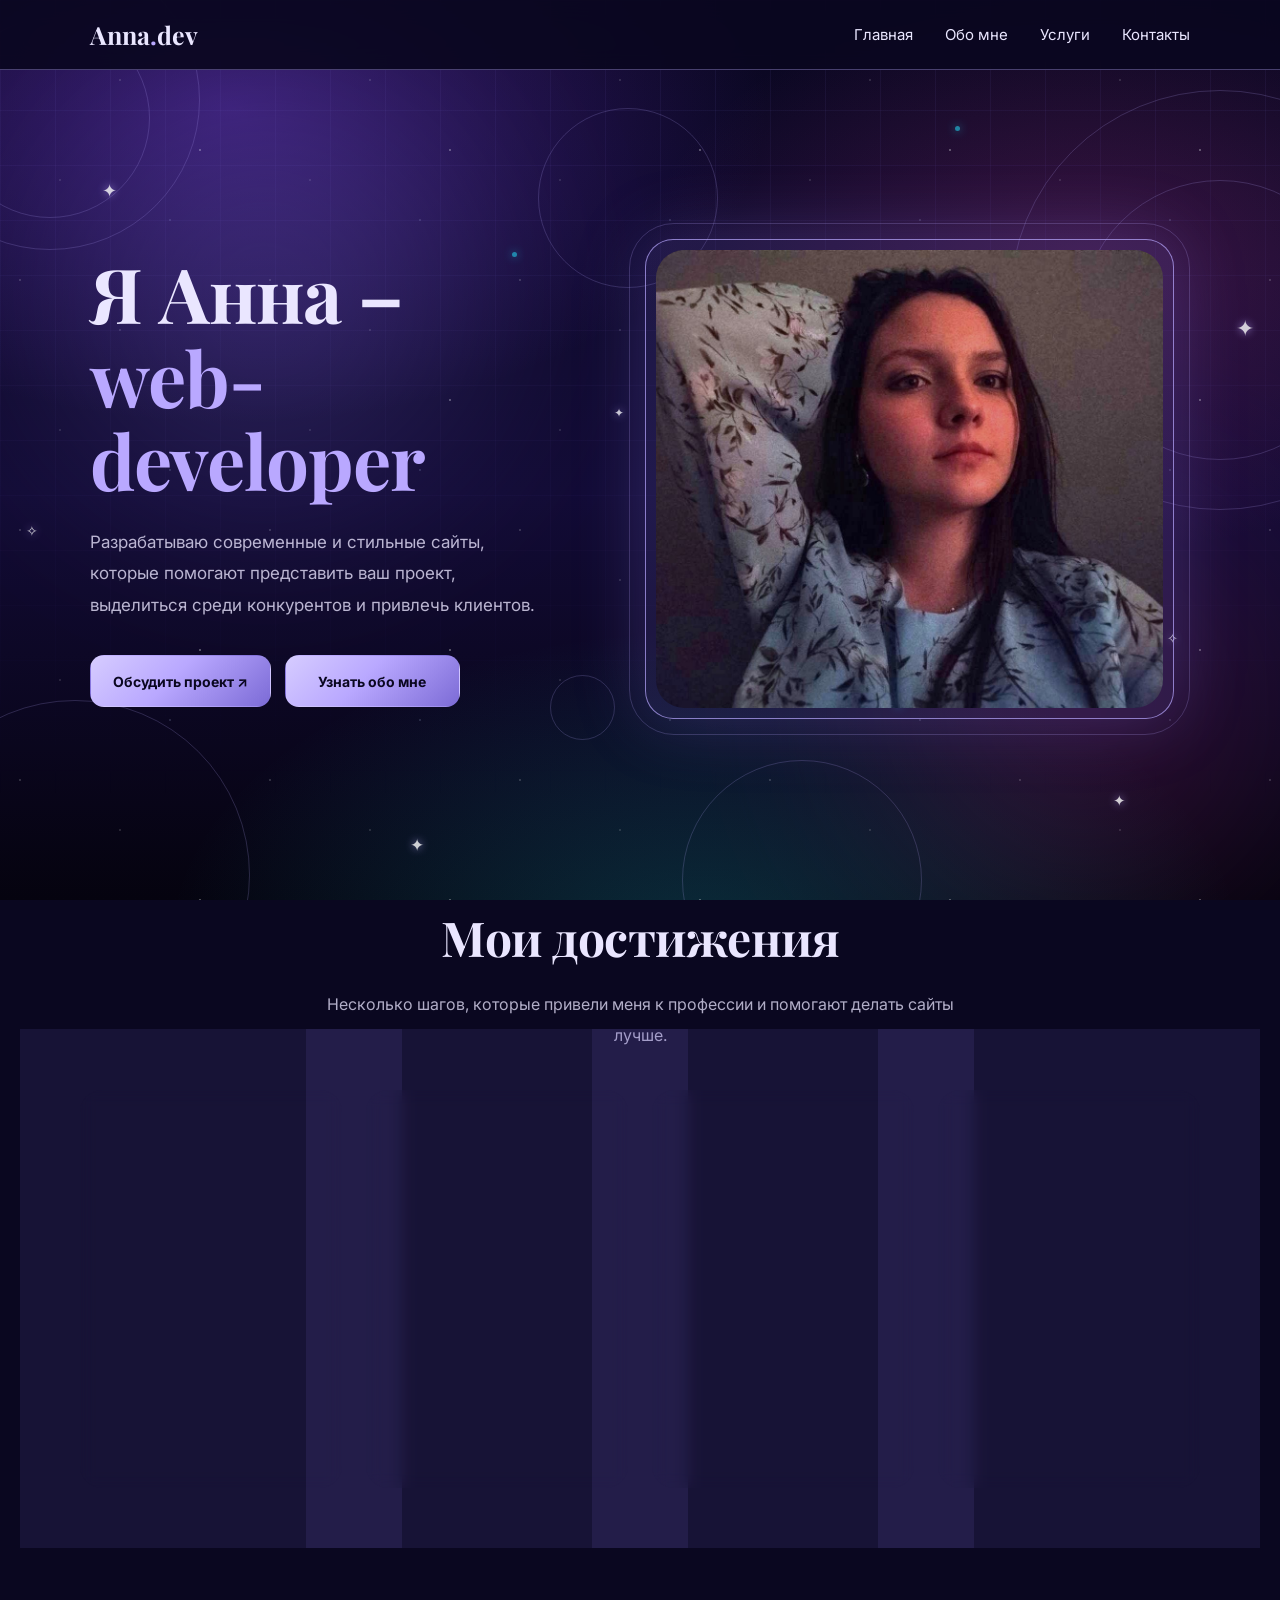
==== commit aea9d118: "Adding new elements" ====
--- a/index1.html
+++ b/index1.html
@@ -4,14 +4,13 @@
   <meta charset="UTF-8">
   <meta name="viewport" content="width=device-width, initial-scale=1.0">
   <meta name="theme-color" content="#15370D">
-  <title>Анна – Web Developer</title>
+  <title>Анна – Web-developer</title>
 
   <link rel="preconnect" href="https://fonts.googleapis.com">
   <link rel="preconnect" href="https://fonts.gstatic.com" crossorigin>
   <link href="https://fonts.googleapis.com/css2?family=Inter:wght@400;500;700&family=Playfair+Display:wght@600;700&display=swap" rel="stylesheet">
 
   <link rel="stylesheet" href="index1.css">
-  <link rel="stylesheet" href="achievements.css">
 </head>
 
 <body>
@@ -147,7 +146,7 @@
             <div class="achievement-body">
               <br>
               <h3>30+ готовых проектов</h3>
-              <p>Сайты-визитки, лендинги и интернет-магазины для малого бизнеса: от идеи и макета до запуска и поддержки.</p>
+              <p>Сайты-визитки, лендинги и интернет-магазины для малого бизнеса: от идеи и макета до запуска и поддержки</p>
             </div>
           </article>
 
@@ -162,7 +161,7 @@
             <div class="achievement-body">
               <br>
               <h3>Подтвержденный разработчик</h3>
-              <p>Окончила профессиональную программу по фронтенд-разработке и защитила дипломный проект с оценкой «отлично».</p>
+              <p>Окончила профессиональную программу по фронтенд-разработке и защитила дипломный проект с оценкой «отлично»</p>
             </div>
           </article>
 
@@ -177,8 +176,8 @@
             </div>
             <div class="achievement-body">
               <br>
-              <h3>Рост конверсии на 40%</h3>
-              <p>Переработала лендинг клиента: ускорила загрузку, упростила структуру и добавила понятные кнопки, и число заявок выросло почти вдвое.</p>
+              <h3>Постоянные клиенты</h3>
+              <p>Большинство заказчиков возвращаются за доработками и новыми проектами, а часть приходит по рекомендации</p>
             </div>
           </article>
 
@@ -195,8 +194,7 @@
             <div class="achievement-body">
              <br>
               <h3>Победа в хакатоне</h3>
-              <br>
-              <p>Заняла 1 место в командном хакатоне по веб-разработке: за 48 часов мы создали рабочий сервис и представили его жюри.</p>
+              <p>Заняла 1 место в командном хакатоне по веб-разработке: за 48 часов мы создали рабочий сервис и представили его жюри</p>
             </div>
           </article>
 
@@ -244,7 +242,7 @@
   if (!layer) return;
   if (window.matchMedia("(prefers-reduced-motion: reduce)").matches) return;
 
-  const INTERVAL = 3000; // раз в 5 секунд
+  const INTERVAL = 2000; // раз в 5 секунд
   const rand = (min, max) => Math.random() * (max - min) + min;
 
   function shoot() {
@@ -289,6 +287,48 @@
   setTimeout(shoot, 1000);          // первая звезда через секунду после загрузки
   setInterval(shoot, INTERVAL);
 })();
+(function () {
+  if (window.matchMedia("(prefers-reduced-motion: reduce)").matches) return;
+  // на тач-экранах курсора нет
+  if (window.matchMedia("(hover: none)").matches) return;
+
+  const symbols = ["✦", "✧", "✶", "·"];
+  const colors = ["#ffffff", "#B9A8FF", "#22D3EE", "#E040A0"];
+  const rand = (min, max) => Math.random() * (max - min) + min;
+
+  let lastX = 0, lastY = 0, lastTime = 0;
+
+  document.addEventListener("mousemove", function (e) {
+    const now = performance.now();
+    // не чаще раза в 40 мс и только если курсор сдвинулся
+    if (now - lastTime < 40) return;
+    if (Math.hypot(e.clientX - lastX, e.clientY - lastY) < 8) return;
+    lastTime = now;
+    lastX = e.clientX;
+    lastY = e.clientY;
+
+    const star = document.createElement("span");
+    star.className = "cursor-star";
+    star.textContent = symbols[Math.floor(Math.random() * symbols.length)];
+    star.style.fontSize = rand(10, 20) + "px";
+    star.style.color = colors[Math.floor(Math.random() * colors.length)];
+    document.body.appendChild(star);
+
+    const dx = rand(-25, 25);
+    const dy = rand(15, 45);       // звёздочки слегка «падают» вниз
+    const rot = rand(-120, 120);
+
+    star.animate(
+      [
+        { transform: `translate(${e.clientX}px, ${e.clientY}px) rotate(0deg) scale(1)`, opacity: 1 },
+        { transform: `translate(${e.clientX + dx}px, ${e.clientY + dy}px) rotate(${rot}deg) scale(0.2)`, opacity: 0 }
+      ],
+      { duration: rand(600, 1000), easing: "ease-out" }
+    ).finished.then(function () {
+      star.remove();
+    });
+  });
+})();
   </script>
 
 </body>
--- a/index1.css
+++ b/index1.css
@@ -724,7 +724,8 @@
   font-family: 'Playfair Display', Georgia, serif;
   font-size: 21px;
   line-height: 1.25;
-  overflow-wrap: anywhere;          /* длинные слова не выходят за рамку карточки */
+  min-height: 2.5em;                /* место под две строки, чтобы абзацы начинались на одном уровне */
+  overflow-wrap: anywhere;
   hyphens: auto;
   color: var(--cream);
 }
@@ -766,16 +767,17 @@
 
   .achievement-card {
     flex: none;
+    min-height: 0;
     width: 100%;
   }
 }
 /* ===== ПАДАЮЩАЯ ЗВЕЗДА ===== */
 .shooting-layer {
-  position: absolute;   /* было fixed */
+  position: fixed;
   inset: 0;
   pointer-events: none;
   overflow: hidden;
-  /* z-index убран: слой живёт внутри .background, под контентом */
+  z-index: 0; /* под контентом (у секций z-index: 1), над фоном */
 }
 
 .shooting-star {
@@ -811,4 +813,23 @@
 
 @media (prefers-reduced-motion: reduce) {
   .shooting-layer { display: none; }
-}+}
+
+/* ===== ЗВЁЗДОЧКИ ЗА КУРСОРОМ ===== */
+.cursor-star {
+  position: fixed;
+  left: 0;
+  top: 0;
+  pointer-events: none;
+  z-index: 9999;              /* поверх всего, включая навигацию */
+  color: #ffffff;
+  text-shadow: 0 0 8px rgba(185, 168, 255, 0.9),
+               0 0 14px rgba(34, 211, 238, 0.6);
+  will-change: transform, opacity;
+  user-select: none;
+}
+
+@media (prefers-reduced-motion: reduce) {
+  .cursor-star { display: none; }
+}
+
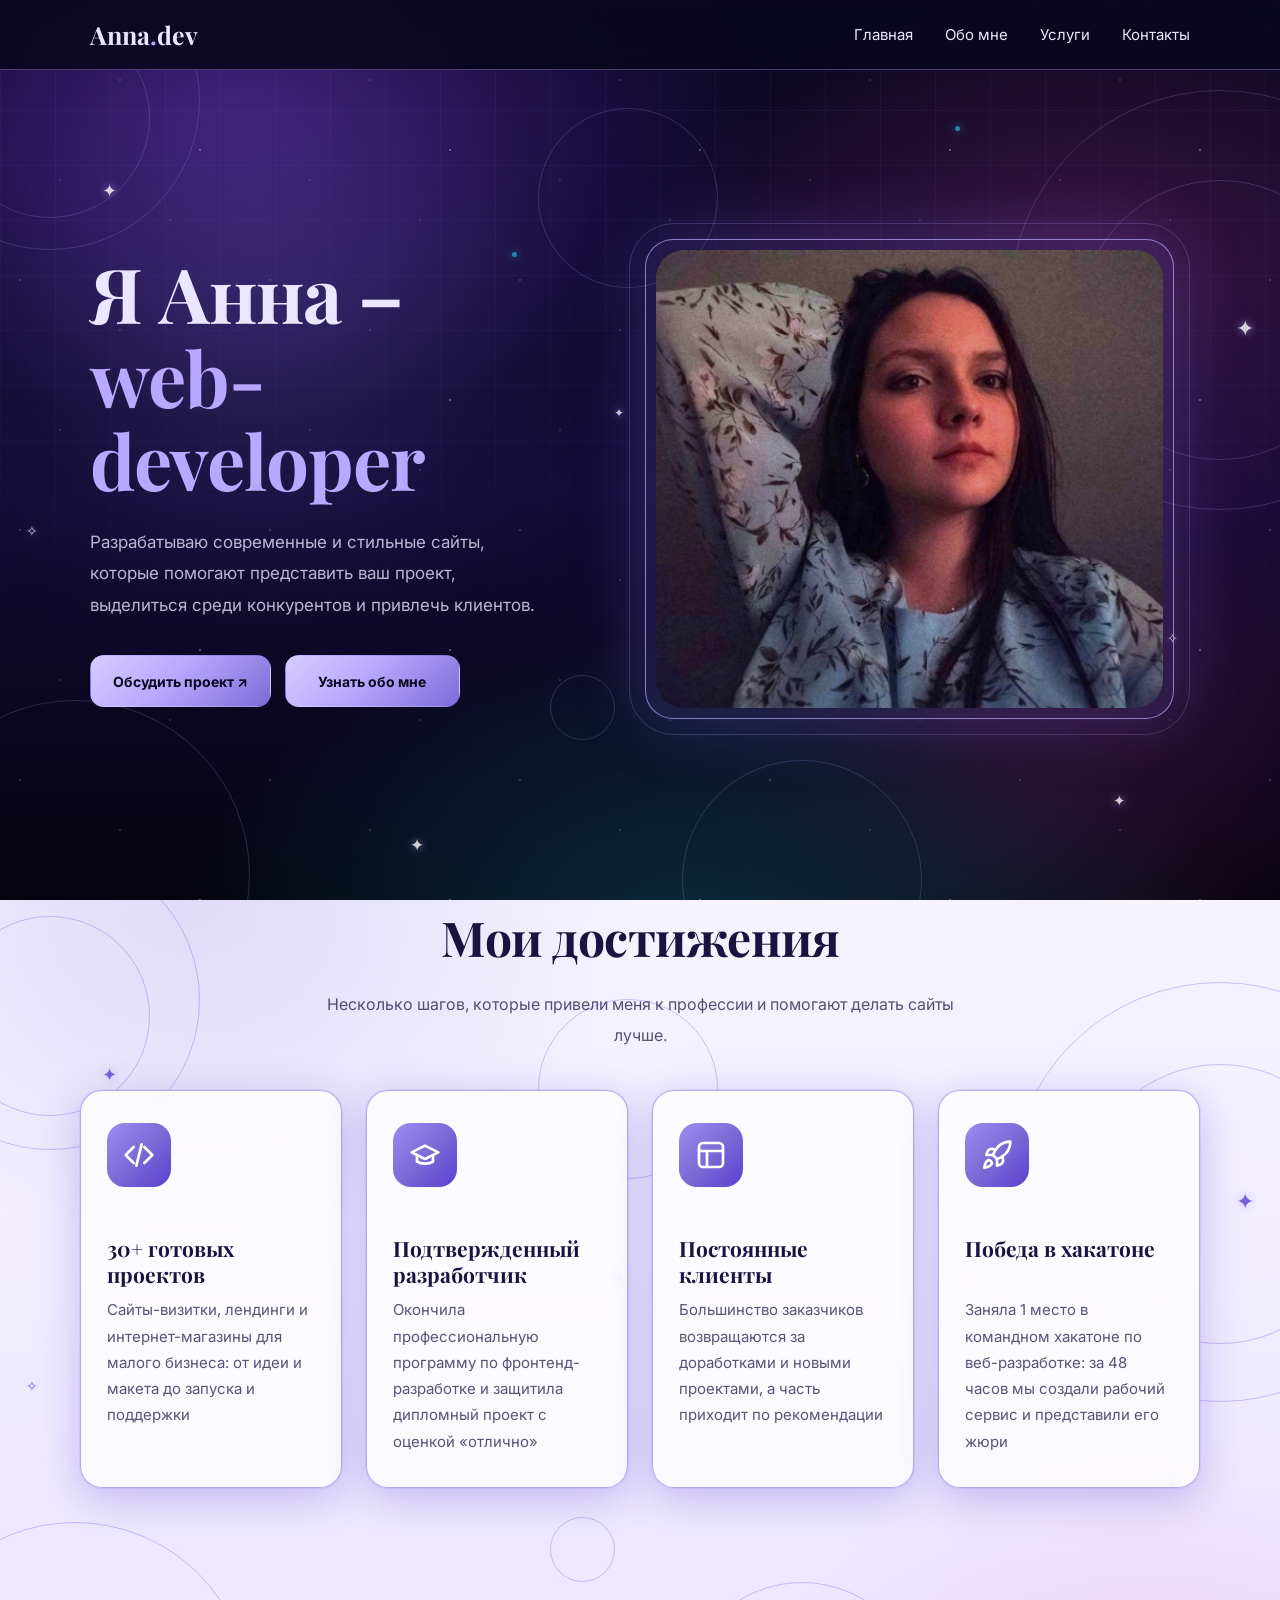
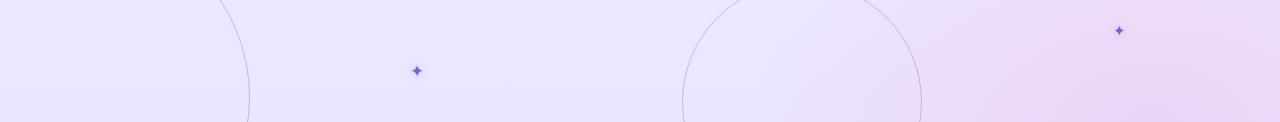
==== commit 200d539a: "Correct the mistake" ====
--- a/index1.html
+++ b/index1.html
@@ -53,7 +53,7 @@
     <span class="dot dot-three"></span>
   </div>
   <div class="shooting-layer" id="shootingLayer" aria-hidden="true"></div>
- 
+
   <!-- Закрепленная навигация -->
   <header class="navbar">
     <nav class="nav-container" aria-label="Главная навигация">
@@ -122,6 +122,27 @@
 
     <!-- Секция 2: Мои достижения -->
     <section class="achievements" id="achievements">
+
+      <!-- Тёмные круги и звёзды (копия декора главного экрана) -->
+      <div class="achievements-decor" aria-hidden="true">
+        <div class="circle circle-one"></div>
+        <div class="circle circle-two"></div>
+        <div class="circle circle-three"></div>
+        <div class="circle circle-four"></div>
+        <div class="circle circle-five"></div>
+        <div class="circle circle-six"></div>
+        <div class="circle circle-seven"></div>
+        <div class="circle circle-eight"></div>
+
+        <span class="star star-one">✦</span>
+        <span class="star star-two">✧</span>
+        <span class="star star-three">✦</span>
+        <span class="star star-four">✦</span>
+        <span class="star star-five">✧</span>
+        <span class="star star-six">✦</span>
+        <span class="star star-eight">✦</span>
+      </div>
+
       <div class="achievements-inner">
 
         <div class="achievements-header">
@@ -242,7 +263,7 @@
   if (!layer) return;
   if (window.matchMedia("(prefers-reduced-motion: reduce)").matches) return;
 
-  const INTERVAL = 2000; // раз в 5 секунд
+  const INTERVAL = 2000; // раз в 2 секунды
   const rand = (min, max) => Math.random() * (max - min) + min;
 
   function shoot() {
@@ -293,7 +314,8 @@
   if (window.matchMedia("(hover: none)").matches) return;
 
   const symbols = ["✦", "✧", "✶", "·"];
-  const colors = ["#ffffff", "#B9A8FF", "#22D3EE", "#E040A0"];
+  // цвета подобраны так, чтобы звёздочки были видны и на тёмном, и на светлом фоне
+  const colors = ["#7C6BD6", "#5B3FD0", "#E040A0", "#22D3EE"];
   const rand = (min, max) => Math.random() * (max - min) + min;
 
   let lastX = 0, lastY = 0, lastTime = 0;
--- a/index1.css
+++ b/index1.css
@@ -224,7 +224,7 @@
       animation-delay: 2.5s;
     }
 
-   
+
 
     .star-eight {
       bottom: 10%;
@@ -237,7 +237,7 @@
       0%, 100% { opacity: 0.85; }
       50% { opacity: 0.3; }
     }
-    
+
 
     .dot {
       position: absolute;
@@ -347,7 +347,7 @@
       display: inline-flex;
       align-items: center;
       gap: 10px;
-      color: var(--gold);
+      color: #6A4FD6;
       font-size: 13px;
       font-weight: 700;
       letter-spacing: 2px;
@@ -359,11 +359,11 @@
       content: "";
       width: 28px;
       height: 1px;
-      background: var(--gold);
+      background: #6A4FD6;
     }
 
     .section-title {
-      color: var(--cream);
+      color: #1B1240;
       font-size: clamp(32px, 5vw, 48px);
       line-height: 1.15;
       margin-bottom: 24px;
@@ -371,7 +371,7 @@
     }
 
     .section-text {
-      color: rgba(234, 230, 255, 0.75);
+      color: rgba(27, 18, 64, 0.72);
       font-size: 16px;
       line-height: 1.9;
     }
@@ -379,7 +379,7 @@
     /* ===== ГЛАВНЫЙ ЭКРАН ===== */
 
     .hero {
-      scroll-margin-top: 78px; 
+      scroll-margin-top: 78px;
       position: relative;
       z-index: 1;
       min-height: calc(100vh - 78px);
@@ -457,7 +457,7 @@
         var(--cream) 45%,
         var(--gold) 100%
       );
-      
+
     }
 
     /* ===== ФОТОГРАФИЯ ===== */
@@ -631,7 +631,7 @@
       }
     }
 /* ===== СЕКЦИЯ 2: МОИ ДОСТИЖЕНИЯ ===== */
-/* Фон прозрачный: виден тот же космический фон, что и на главном экране */
+/* Светлый фон: контрастирует с тёмным космическим главным экраном */
 
 .achievements {
   position: relative;
@@ -642,8 +642,30 @@
   align-items: flex-start;          /* карточки начинаются выше */
   padding: 10px 0 80px;
   scroll-margin-top: 78px;          /* учитываем закреплённую навигацию при переходе по ссылке */
-  background: transparent;
-  color: var(--cream);
+  background:
+    radial-gradient(ellipse 50% 60% at 15% 0%, rgba(124, 107, 214, 0.18), transparent 70%),
+    radial-gradient(ellipse 45% 50% at 90% 100%, rgba(224, 64, 160, 0.10), transparent 70%),
+    linear-gradient(180deg, #F6F3FF 0%, #EBE5FF 100%);
+  color: #1B1240;
+}
+
+/* Декор второй секции: те же круги и звёзды, что на главном экране, но тёмные.
+   z-index: -1 внутри секции — под карточками и текстом, но над её фоном. */
+.achievements-decor {
+  position: absolute;
+  inset: 0;
+  overflow: hidden;
+  pointer-events: none;
+  z-index: -1;
+}
+
+.achievements-decor .circle {
+  border-color: rgba(91, 63, 208, 0.28);
+}
+
+.achievements-decor .star {
+  color: #5B3FD0;
+  text-shadow: 0 0 8px rgba(124, 107, 214, 0.45);
 }
 
 /* базовая ширина секции: от 1140 до 1440 px */
@@ -664,7 +686,7 @@
   content: "";
   width: 28px;
   height: 1px;
-  background: var(--gold);
+  background: #6A4FD6;
 }
 
 /* Карточки в ряд (Flexbox) */
@@ -683,19 +705,21 @@
   align-items: flex-start;
   gap: 18px;
   padding: 32px 26px;
-  background: rgba(124, 107, 214, 0.12);
-  border: 1px solid rgba(185, 168, 255, 0.35);
+  background: rgba(255, 255, 255, 0.75);
+  border: 1px solid rgba(124, 107, 214, 0.55);
   border-radius: 22px;
   backdrop-filter: blur(8px);
   -webkit-backdrop-filter: blur(8px);
-  box-shadow: 0 0 40px rgba(124, 107, 214, 0.15);
+  box-shadow: 0 10px 40px rgba(91, 63, 208, 0.30),
+              0 0 0 1px rgba(155, 140, 240, 0.15);
   transition: transform 0.25s ease, box-shadow 0.25s ease, border-color 0.25s ease;
 }
 
 .achievement-card:hover {
-  
-  border-color: var(--gold);
-  box-shadow: 0 0 55px rgba(124, 107, 214, 0.4);
+
+  border-color: #5B3FD0;
+  box-shadow: 0 16px 60px rgba(91, 63, 208, 0.55),
+              0 0 28px rgba(155, 140, 240, 0.6);
 }
 
 .achievement-icon {
@@ -705,8 +729,8 @@
   align-items: center;
   justify-content: center;
   border-radius: 18px;
-  color: var(--green-dark);
-  background: linear-gradient(135deg, #D6CCFF 0%, var(--gold) 45%, var(--green-light) 100%);
+  color: #ffffff;
+  background: linear-gradient(135deg, #9B8CF0 0%, #7C6BD6 50%, #5B3FD0 100%);
 }
 
 .achievement-icon svg {
@@ -727,13 +751,13 @@
   min-height: 2.5em;                /* место под две строки, чтобы абзацы начинались на одном уровне */
   overflow-wrap: anywhere;
   hyphens: auto;
-  color: var(--cream);
+  color: #1B1240;
 }
 
 .achievement-card p {
   font-size: 15px;
   line-height: 1.75;
-  color: rgba(234, 230, 255, 0.75);
+  color: rgba(27, 18, 64, 0.72);
 }
 
 /* ===== АДАПТИВНОСТЬ ===== */
@@ -831,5 +855,4 @@
 
 @media (prefers-reduced-motion: reduce) {
   .cursor-star { display: none; }
-}
-
+}
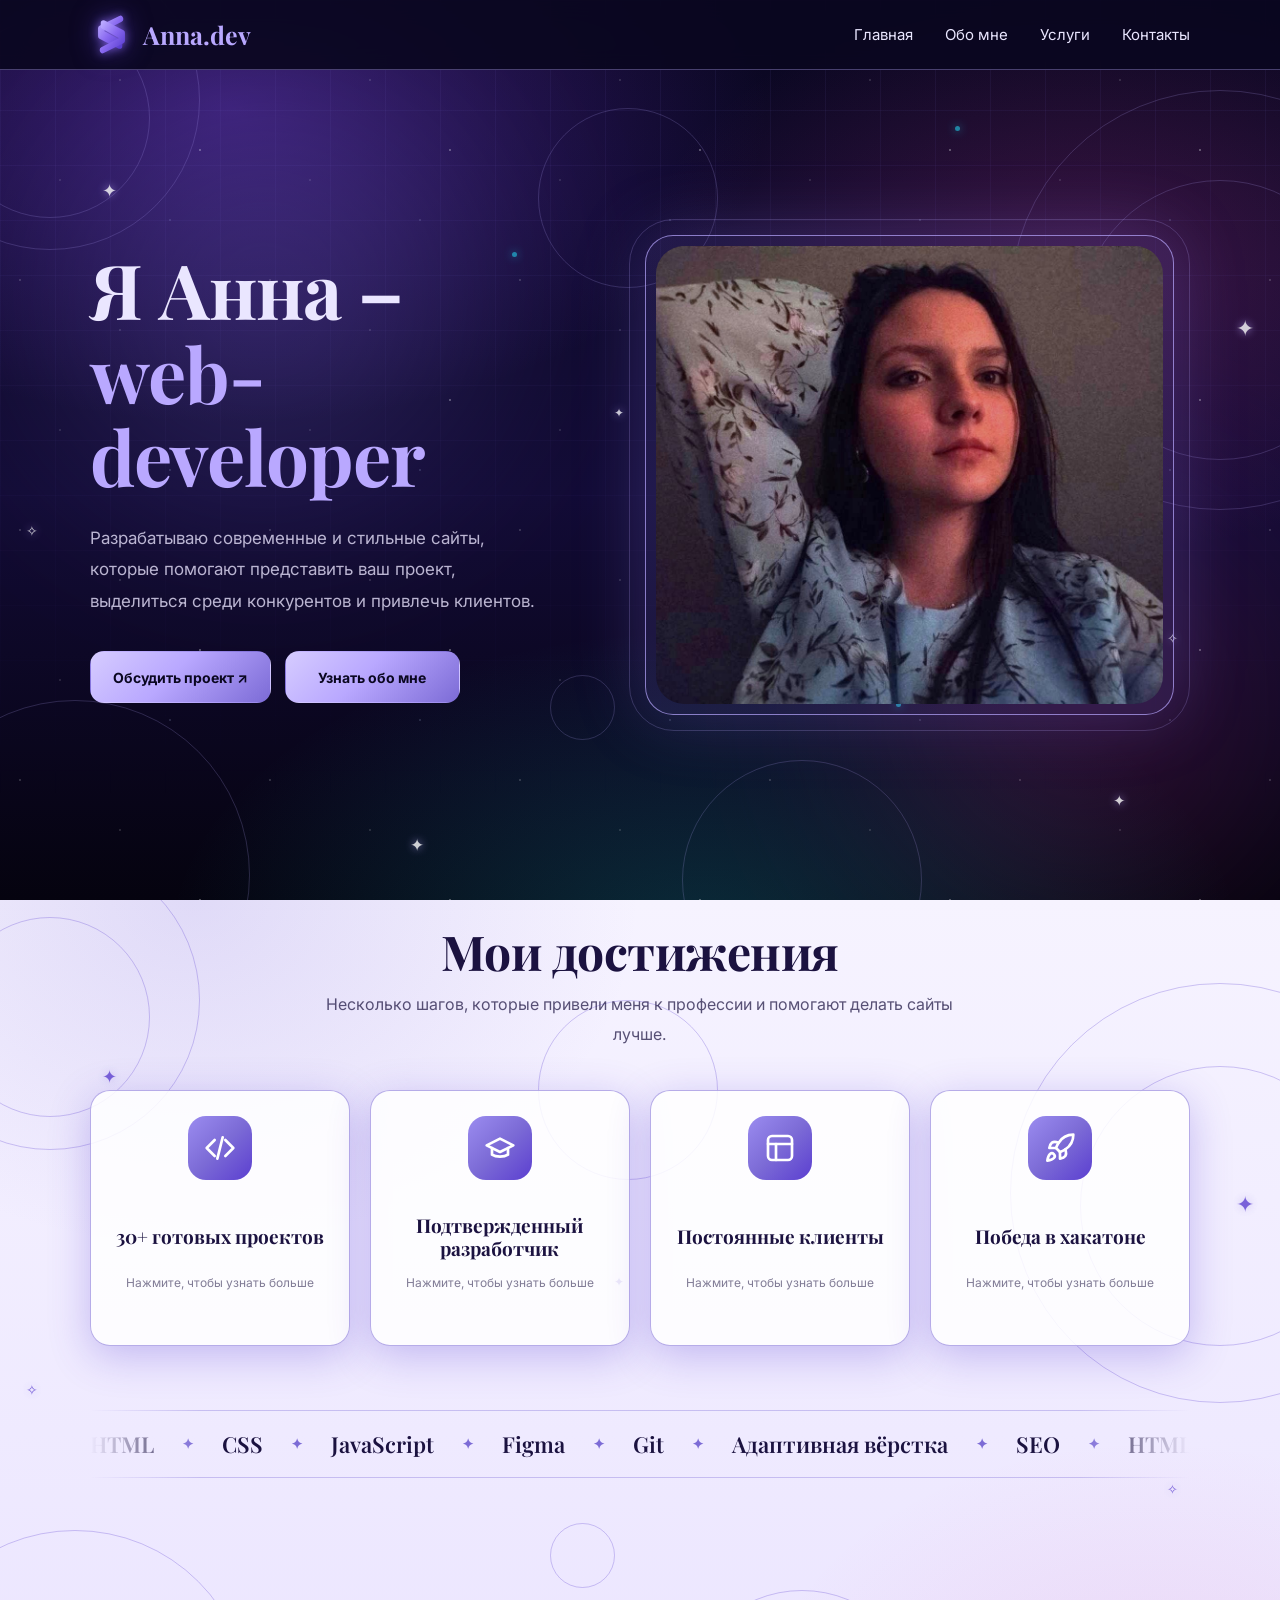
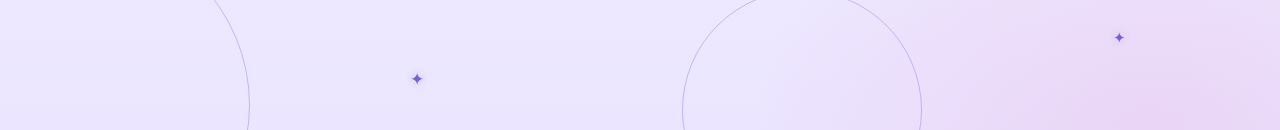
==== commit 78060bb6: "Correct mistakes" ====
--- a/index1.html
+++ b/index1.html
@@ -58,8 +58,38 @@
   <header class="navbar">
     <nav class="nav-container" aria-label="Главная навигация">
 
+      <!-- Логотип -->
       <a href="#home" class="nav-logo" aria-label="Anna.dev">
-        Anna<span>.</span>dev
+        <svg class="nav-logo-icon"
+             viewBox="0 0 48 48"
+             xmlns="http://www.w3.org/2000/svg"
+             aria-hidden="true">
+          <defs>
+            <linearGradient id="logoGradient" x1="0" y1="0" x2="1" y2="1">
+              <stop offset="0%" stop-color="#B9A8FF" />
+              <stop offset="50%" stop-color="#8969F0" />
+              <stop offset="100%" stop-color="#5B3FD0" />
+            </linearGradient>
+          </defs>
+
+          <path
+            d="M34 7 L13 18 L13 22 L33 33 L33 37 L12 26 L12 17 L34 6"
+            fill="none"
+            stroke="url(#logoGradient)"
+            stroke-width="6"
+            stroke-linecap="round"
+            stroke-linejoin="round"
+          />
+          <path
+            d="M14 41 L35 30 L35 26 L15 15 L15 11 L36 22 L36 31 L14 42"
+            fill="none"
+            stroke="url(#logoGradient)"
+            stroke-width="6"
+            stroke-linecap="round"
+            stroke-linejoin="round"
+          />
+        </svg>
+        <span class="nav-logo-text">Anna<span>.</span>dev</span>
       </a>
 
       <button
@@ -153,112 +183,145 @@
           </p>
         </div>
 
-        <div class="achievements-list">
-
-          <article class="achievement-card">
-            <div class="achievement-icon" aria-hidden="true">
-              <!-- иконка: код -->
-              <svg viewBox="0 0 24 24" fill="none" stroke="currentColor" stroke-width="2" stroke-linecap="round" stroke-linejoin="round">
-                <polyline points="16 18 22 12 16 6"/>
-                <polyline points="8 6 2 12 8 18"/>
-                <line x1="14" y1="4" x2="10" y2="20"/>
-              </svg>
-            </div>
-            <div class="achievement-body">
-              <br>
-              <h3>30+ готовых проектов</h3>
-              <p>Сайты-визитки, лендинги и интернет-магазины для малого бизнеса: от идеи и макета до запуска и поддержки</p>
-            </div>
-          </article>
-
-          <article class="achievement-card">
-            <div class="achievement-icon" aria-hidden="true">
-              <!-- иконка: диплом / курс -->
-              <svg viewBox="0 0 24 24" fill="none" stroke="currentColor" stroke-width="2" stroke-linecap="round" stroke-linejoin="round">
-                <path d="M22 10 12 5 2 10l10 5 10-5z"/>
-                <path d="M6 12v5c3 2 9 2 12 0v-5"/>
-              </svg>
-            </div>
-            <div class="achievement-body">
-              <br>
-              <h3>Подтвержденный разработчик</h3>
-              <p>Окончила профессиональную программу по фронтенд-разработке и защитила дипломный проект с оценкой «отлично»</p>
-            </div>
-          </article>
-
-          <article class="achievement-card">
-            <div class="achievement-icon" aria-hidden="true">
-              <!-- иконка: макет -->
-              <svg viewBox="0 0 24 24" fill="none" stroke="currentColor" stroke-width="2" stroke-linecap="round" stroke-linejoin="round">
-                <rect x="3" y="3" width="18" height="18" rx="3"/>
-                <line x1="3" y1="9" x2="21" y2="9"/>
-                <line x1="9" y1="21" x2="9" y2="9"/>
-              </svg>
-            </div>
-            <div class="achievement-body">
-              <br>
-              <h3>Постоянные клиенты</h3>
-              <p>Большинство заказчиков возвращаются за доработками и новыми проектами, а часть приходит по рекомендации</p>
-            </div>
-          </article>
-
-          <article class="achievement-card">
-            <div class="achievement-icon" aria-hidden="true">
-              <!-- иконка: ракета / публикация -->
-              <svg viewBox="0 0 24 24" fill="none" stroke="currentColor" stroke-width="2" stroke-linecap="round" stroke-linejoin="round">
-                <path d="M4.5 16.5c-1.5 1.3-2 5-2 5s3.7-.5 5-2c.7-.8.7-2.1-.1-2.9a2.1 2.1 0 0 0-2.9-.1z"/>
-                <path d="m12 15-3-3a22 22 0 0 1 2-3.9A12.9 12.9 0 0 1 22 2c0 2.7-.8 7.5-6 11a22 22 0 0 1-4 2z"/>
-                <path d="M9 12H4s.6-3 2-4c1.6-1.1 5 0 5 0"/>
-                <path d="M12 15v5s3-.6 4-2c1.1-1.6 0-5 0-5"/>
-              </svg>
-            </div>
-            <div class="achievement-body">
-             <br>
-              <h3>Победа в хакатоне</h3>
-              <p>Заняла 1 место в командном хакатоне по веб-разработке: за 48 часов мы создали рабочий сервис и представили его жюри</p>
-            </div>
-          </article>
-
-        </div>
+      <div class="achievements-list">
+
+  <article class="flip-card" tabindex="0" role="button" aria-pressed="false">
+    <div class="flip-inner">
+      <div class="flip-face flip-front">
+        <div class="achievement-icon" aria-hidden="true">
+          <!-- иконка: код -->
+          <svg viewBox="0 0 24 24" fill="none" stroke="currentColor" stroke-width="2" stroke-linecap="round" stroke-linejoin="round">
+            <polyline points="16 18 22 12 16 6"/>
+            <polyline points="8 6 2 12 8 18"/>
+            <line x1="14" y1="4" x2="10" y2="20"/>
+          </svg>
+        </div>
+        <h3>30+ готовых проектов</h3>
+        <span class="flip-hint">Нажмите, чтобы узнать больше</span>
+      </div>
+      <div class="flip-face flip-back">
+        <h3>30+ готовых проектов</h3>
+        <p>Сайты-визитки, лендинги и интернет-магазины для малого бизнеса: от идеи и макета до запуска и поддержки</p>
+      </div>
+    </div>
+  </article>
+
+  <article class="flip-card" tabindex="0" role="button" aria-pressed="false">
+    <div class="flip-inner">
+      <div class="flip-face flip-front">
+        <div class="achievement-icon" aria-hidden="true">
+          <!-- иконка: диплом / курс -->
+          <svg viewBox="0 0 24 24" fill="none" stroke="currentColor" stroke-width="2" stroke-linecap="round" stroke-linejoin="round">
+            <path d="M22 10 12 5 2 10l10 5 10-5z"/>
+            <path d="M6 12v5c3 2 9 2 12 0v-5"/>
+          </svg>
+        </div>
+        <h3>Подтвержденный разработчик</h3>
+        <span class="flip-hint">Нажмите, чтобы узнать больше</span>
+      </div>
+      <div class="flip-face flip-back">
+        <h3>Подтвержденный разработчик</h3>
+        <p>Окончила профессиональную программу по фронтенд-разработке и защитила дипломный проект с оценкой «отлично»</p>
+      </div>
+    </div>
+  </article>
+
+  <article class="flip-card" tabindex="0" role="button" aria-pressed="false">
+    <div class="flip-inner">
+      <div class="flip-face flip-front">
+        <div class="achievement-icon" aria-hidden="true">
+          <!-- иконка: макет -->
+          <svg viewBox="0 0 24 24" fill="none" stroke="currentColor" stroke-width="2" stroke-linecap="round" stroke-linejoin="round">
+            <rect x="3" y="3" width="18" height="18" rx="3"/>
+            <line x1="3" y1="9" x2="21" y2="9"/>
+            <line x1="9" y1="21" x2="9" y2="9"/>
+          </svg>
+        </div>
+        <h3>Постоянные клиенты</h3>
+        <span class="flip-hint">Нажмите, чтобы узнать больше</span>
+      </div>
+      <div class="flip-face flip-back">
+        <h3>Постоянные клиенты</h3>
+        <p>Большинство заказчиков возвращаются за доработками и новыми проектами, а часть приходит по рекомендации</p>
+      </div>
+    </div>
+  </article>
+
+  <article class="flip-card" tabindex="0" role="button" aria-pressed="false">
+    <div class="flip-inner">
+      <div class="flip-face flip-front">
+        <div class="achievement-icon" aria-hidden="true">
+          <!-- иконка: ракета / публикация -->
+          <svg viewBox="0 0 24 24" fill="none" stroke="currentColor" stroke-width="2" stroke-linecap="round" stroke-linejoin="round">
+            <path d="M4.5 16.5c-1.5 1.3-2 5-2 5s3.7-.5 5-2c.7-.8.7-2.1-.1-2.9a2.1 2.1 0 0 0-2.9-.1z"/>
+            <path d="m12 15-3-3a22 22 0 0 1 2-3.9A12.9 12.9 0 0 1 22 2c0 2.7-.8 7.5-6 11a22 22 0 0 1-4 2z"/>
+            <path d="M9 12H4s.6-3 2-4c1.6-1.1 5 0 5 0"/>
+            <path d="M12 15v5s3-.6 4-2c1.1-1.6 0-5 0-5"/>
+          </svg>
+        </div>
+        <h3>Победа в хакатоне</h3>
+        <span class="flip-hint">Нажмите, чтобы узнать больше</span>
+      </div>
+      <div class="flip-face flip-back">
+        <h3>Победа в хакатоне</h3>
+        <p>Заняла 1 место в командном хакатоне по веб-разработке: за 48 часов мы создали рабочий сервис и представили его жюри</p>
+      </div>
+    </div>
+  </article>
+
+</div>
+
+        <div class="tech-marquee" aria-label="Технологии, с которыми я работаю">
+  <div class="tech-track">
+    <div class="tech-group">
+      <span>HTML</span><span>CSS</span><span>JavaScript</span><span>Figma</span><span>Git</span><span>Адаптивная вёрстка</span><span>SEO</span>
+    </div>
+    <div class="tech-group" aria-hidden="true">
+      <span>HTML</span><span>CSS</span><span>JavaScript</span><span>Figma</span><span>Git</span><span>Адаптивная вёрстка</span><span>SEO</span>
+    </div>
+  </div>
+</div>
       </div>
     </section>
   </main>
 
   <!-- Мобильное меню -->
   <script>
-    const menuToggle = document.getElementById("menuToggle");
-    const navLinks = document.getElementById("navLinks");
-
-    function closeMenu() {
-      navLinks.classList.remove("open");
-      menuToggle.setAttribute("aria-expanded", "false");
-      menuToggle.setAttribute("aria-label", "Открыть меню");
-      menuToggle.textContent = "☰";
+ /* ===== 1. МОБИЛЬНОЕ МЕНЮ ===== */
+const menuToggle = document.getElementById("menuToggle");
+const navLinks = document.getElementById("navLinks");
+
+function closeMenu() {
+  navLinks.classList.remove("open");
+  menuToggle.setAttribute("aria-expanded", "false");
+  menuToggle.setAttribute("aria-label", "Открыть меню");
+  menuToggle.textContent = "☰";
+}
+
+menuToggle.addEventListener("click", function () {
+  const isOpen = navLinks.classList.toggle("open");
+
+  menuToggle.setAttribute("aria-expanded", String(isOpen));
+  menuToggle.setAttribute(
+    "aria-label",
+    isOpen ? "Закрыть меню" : "Открыть меню"
+  );
+
+  menuToggle.textContent = isOpen ? "✕" : "☰";
+});
+
+navLinks.querySelectorAll("a").forEach(function (link) {
+  link.addEventListener("click", function (event) {
+    // пустые заглушки не переходят никуда, якорные ссылки (#...) работают как обычно
+    if (!link.getAttribute("href").startsWith("#")) {
+      event.preventDefault();
     }
-
-    menuToggle.addEventListener("click", function () {
-      const isOpen = navLinks.classList.toggle("open");
-
-      menuToggle.setAttribute("aria-expanded", String(isOpen));
-      menuToggle.setAttribute(
-        "aria-label",
-        isOpen ? "Закрыть меню" : "Открыть меню"
-      );
-
-      menuToggle.textContent = isOpen ? "✕" : "☰";
-    });
-
-    navLinks.querySelectorAll("a").forEach(function (link) {
-      link.addEventListener("click", function (event) {
-        // пустые заглушки не переходят никуда, якорные ссылки (#...) работают как обычно
-        if (!link.getAttribute("href").startsWith("#")) {
-          event.preventDefault();
-        }
-        closeMenu();
-      });
-    });
-
-    (function () {
+    closeMenu();
+  });
+});
+
+/* ===== 2. ПАДАЮЩИЕ ЗВЁЗДЫ НА ФОНЕ ===== */
+(function () {
   const layer = document.getElementById("shootingLayer");
   if (!layer) return;
   if (window.matchMedia("(prefers-reduced-motion: reduce)").matches) return;
@@ -308,6 +371,8 @@
   setTimeout(shoot, 1000);          // первая звезда через секунду после загрузки
   setInterval(shoot, INTERVAL);
 })();
+
+/* ===== 3. ЗВЁЗДОЧКИ ЗА КУРСОРОМ ===== */
 (function () {
   if (window.matchMedia("(prefers-reduced-motion: reduce)").matches) return;
   // на тач-экранах курсора нет
@@ -351,6 +416,87 @@
     });
   });
 })();
+
+/* ===== 4. ЗВЁЗДОЧКИ ВОКРУГ КНОПОК ===== */
+(function () {
+  if (window.matchMedia("(prefers-reduced-motion: reduce)").matches) return;
+
+  const symbols = ["✦", "✧", "✶"];
+  const colors = ["#ffffff", "#B9A8FF", "#22D3EE", "#E040A0"];
+  const rand = (min, max) => Math.random() * (max - min) + min;
+
+  function spawnStar(btn) {
+    const w = btn.offsetWidth;
+    const h = btn.offsetHeight;
+
+    // случайная точка по краю кнопки
+    const angle = rand(0, Math.PI * 2);
+    const x = w / 2 + Math.cos(angle) * (w / 2);
+    const y = h / 2 + Math.sin(angle) * (h / 2);
+
+    const star = document.createElement("span");
+    star.className = "btn-star";
+    star.textContent = symbols[Math.floor(Math.random() * symbols.length)];
+    star.style.fontSize = rand(10, 18) + "px";
+    star.style.color = colors[Math.floor(Math.random() * colors.length)];
+    btn.appendChild(star);
+
+    const dist = rand(14, 38);        // звёздочка отлетает от кнопки
+    const x1 = x + Math.cos(angle) * dist;
+    const y1 = y + Math.sin(angle) * dist;
+
+    star.animate(
+      [
+        { transform: `translate(${x}px, ${y}px) rotate(0deg) scale(0.3)`, opacity: 0 },
+        { transform: `translate(${(x + x1) / 2}px, ${(y + y1) / 2}px) rotate(60deg) scale(1)`, opacity: 1, offset: 0.4 },
+        { transform: `translate(${x1}px, ${y1}px) rotate(140deg) scale(0.2)`, opacity: 0 }
+      ],
+      { duration: rand(600, 950), easing: "ease-out" }
+    ).finished.then(function () {
+      star.remove();
+    });
+  }
+
+  document.querySelectorAll(".hero-buttons .btn").forEach(function (btn) {
+    let timer = null;
+
+    function start() {
+      if (timer) return;
+      for (let i = 0; i < 5; i++) spawnStar(btn);   // стартовая «вспышка»
+      timer = setInterval(function () { spawnStar(btn); }, 120);
+    }
+
+    function stop() {
+      clearInterval(timer);
+      timer = null;
+    }
+
+    btn.addEventListener("mouseenter", start);
+    btn.addEventListener("mouseleave", stop);
+    btn.addEventListener("focus", start);
+    btn.addEventListener("blur", stop);
+  });
+})();
+
+/* ===== 5. КАРТОЧКИ: ПЕРЕВОРОТ ПО КЛИКУ ===== */
+(function () {
+  document.querySelectorAll(".flip-card").forEach(function (card) {
+    function toggle() {
+      const flipped = card.classList.toggle("is-flipped");
+      card.setAttribute("aria-pressed", String(flipped));
+    }
+
+    card.addEventListener("click", toggle);
+
+    // то же самое с клавиатуры: Enter или пробел
+    card.addEventListener("keydown", function (e) {
+      if (e.key === "Enter" || e.key === " ") {
+        e.preventDefault();
+        toggle();
+      }
+    });
+  });
+})();
   </script>
 
 </body>
--- a/index1.css
+++ b/index1.css
@@ -7,6 +7,9 @@
       --cream: #EAE6FF;        /* основной текст */
       --nebula-pink: #E040A0;
       --nebula-cyan: #22D3EE;
+
+      /* точная высота закреплённой навигации: одно значение для всего сайта */
+      --nav-h: 70px;
     }
 
     * {
@@ -24,7 +27,7 @@
       background: var(--green-dark);
       color: var(--cream);
       overflow-x: hidden;
-      padding-top: 78px;
+      padding-top: var(--nav-h);
     }
 
     a {
@@ -271,8 +274,11 @@
       top: 0;
       left: 0;
       width: 100%;
+      height: var(--nav-h);
       z-index: 1000;
-      padding: 18px 7%;
+      padding: 0 7%;                 /* высоту задаёт height, вертикальных отступов нет */
+      display: flex;
+      align-items: center;
       background: rgba(10, 7, 32, 0.92);
       backdrop-filter: blur(12px);
       -webkit-backdrop-filter: blur(12px);
@@ -280,6 +286,7 @@
     }
 
     .nav-container {
+      width: 100%;
       max-width: 1200px;
       margin: 0 auto;
       display: flex;
@@ -366,7 +373,8 @@
       color: #1B1240;
       font-size: clamp(32px, 5vw, 48px);
       line-height: 1.15;
-      margin-bottom: 24px;
+      margin-top: 0.5em;
+      margin-bottom: 0.2em;
       letter-spacing: -0.5px;
     }
 
@@ -379,10 +387,10 @@
     /* ===== ГЛАВНЫЙ ЭКРАН ===== */
 
     .hero {
-      scroll-margin-top: 78px;
+      scroll-margin-top: var(--nav-h);
       position: relative;
       z-index: 1;
-      min-height: calc(100vh - 78px);
+      min-height: calc(100vh - var(--nav-h));
       display: flex;
       align-items: center;
       padding: 20px 0 40px;
@@ -427,38 +435,78 @@
     }
 
     .btn {
-      min-width: 175px;
-      min-height: 52px;
-      display: inline-flex;
-      align-items: center;
-      justify-content: center;
-      padding: 14px 22px;
-      border: 1px solid transparent;
-      border-radius: 14px;
-      color: var(--green-dark);
-      background: linear-gradient(
-        135deg,
-        #D6CCFF 0%,
-        var(--gold) 45%,
-        var(--green-light) 100%
-      );
-      text-decoration: none;
-      font-size: 14px;
-      font-weight: 700;
-      text-align: center;
-      cursor: pointer;
-      transition: background 0.25s ease, transform 0.25s ease;
-    }
-
-    .btn:hover {
-      background: linear-gradient(
-        135deg,
-        #F0EDFF 0%,
-        var(--cream) 45%,
-        var(--gold) 100%
-      );
-
-    }
+  position: relative;
+  isolation: isolate;               /* слой заливки остаётся внутри кнопки */
+  min-width: 175px;
+  min-height: 52px;
+  display: inline-flex;
+  align-items: center;
+  justify-content: center;
+  padding: 14px 22px;
+  border: 1px solid transparent;
+  border-radius: 14px;
+  color: var(--green-dark);
+  background: linear-gradient(
+    135deg,
+    #D6CCFF 0%,
+    var(--gold) 45%,
+    var(--green-light) 100%
+  );
+  text-decoration: none;
+  font-size: 14px;
+  font-weight: 700;
+  text-align: center;
+  cursor: pointer;
+  transition: color 0.35s ease, box-shadow 0.35s ease;
+}
+
+/* слой с новым цветом: плавно проявляется при наведении */
+.btn::before {
+  content: "";
+  position: absolute;
+  inset: -1px;
+  box-sizing: border-box;
+  border: 1px solid rgba(214, 204, 255, 0.9);
+  border-radius: inherit;
+  background:
+    radial-gradient(ellipse 70% 130% at 10% 0%, rgba(167, 120, 255, 0.95), transparent 70%),
+    radial-gradient(ellipse 60% 110% at 95% 20%, rgba(255, 80, 190, 0.85), transparent 70%),
+    radial-gradient(ellipse 70% 130% at 55% 115%, rgba(34, 211, 238, 0.8), transparent 70%),
+    linear-gradient(135deg, #5B2FD0 0%, #3A1D9E 55%, #24137A 100%);
+  opacity: 0;
+  transition: opacity 0.35s ease;
+  z-index: -1;
+}
+
+.btn:hover,
+.btn:focus-visible {
+  color: #ffffff;
+  box-shadow: 0 0 22px rgba(167, 120, 255, 0.85),
+              0 0 48px rgba(224, 64, 160, 0.55),
+              0 0 70px rgba(34, 211, 238, 0.35);
+}
+
+.btn:hover::before,
+.btn:focus-visible::before {
+  opacity: 1;
+}
+/* звёздочки вокруг кнопки */
+.btn-star {
+  position: absolute;
+  left: 0;
+  top: 0;
+  pointer-events: none;
+  z-index: 2;
+  color: #ffffff;
+  line-height: 1;
+  text-shadow: 0 0 8px rgba(185, 168, 255, 0.95),
+               0 0 14px rgba(34, 211, 238, 0.7);
+  will-change: transform, opacity;
+}
+
+@media (prefers-reduced-motion: reduce) {
+  .btn-star { display: none; }
+}
 
     /* ===== ФОТОГРАФИЯ ===== */
 
@@ -507,7 +555,7 @@
 
     @media (max-width: 900px) {
       .navbar {
-        padding: 17px 5%;
+        padding: 0 5%;
       }
 
       .nav-links {
@@ -529,7 +577,7 @@
       }
 
       .navbar {
-        padding: 14px 5%;
+        padding: 0 5%;
       }
 
       .nav-logo {
@@ -637,11 +685,11 @@
   position: relative;
   z-index: 1;
   width: 100%;
-  min-height: calc(100vh - 78px);
+  min-height: calc(100vh - var(--nav-h));
   display: flex;
   align-items: flex-start;          /* карточки начинаются выше */
-  padding: 10px 0 80px;
-  scroll-margin-top: 78px;          /* учитываем закреплённую навигацию при переходе по ссылке */
+  padding: 0px 0 0px;
+  scroll-margin-top: var(--nav-h);  /* учитываем закреплённую навигацию при переходе по ссылке */
   background:
     radial-gradient(ellipse 50% 60% at 15% 0%, rgba(124, 107, 214, 0.18), transparent 70%),
     radial-gradient(ellipse 45% 50% at 90% 100%, rgba(224, 64, 160, 0.10), transparent 70%),
@@ -668,12 +716,11 @@
   text-shadow: 0 0 8px rgba(124, 107, 214, 0.45);
 }
 
-/* базовая ширина секции: от 1140 до 1440 px */
+/* ширина и левый край как у главного экрана (.container) */
 .achievements-inner {
-  width: 100%;
-  max-width: 1200px;
+  width: min(1200px, 86%);
   margin: 0 auto;
-  padding: 0 40px;
+  padding: 0;
 }
 
 .achievements-header {
@@ -764,10 +811,6 @@
 
 /* планшеты: 2 карточки в ряд */
 @media (max-width: 1000px) {
-  .achievements-inner {
-    padding: 0 5%;
-  }
-
   .achievement-card {
     flex: 1 1 calc(50% - 12px);
   }
@@ -778,11 +821,11 @@
   .achievements {
     min-height: auto;
     padding: 50px 0 70px;
-    scroll-margin-top: 70px;
-  }
-
-  .achievements-header {
-    margin-bottom: 40px;
+    scroll-margin-top: var(--nav-h);
+  }
+
+  .achievements-inner {
+    width: 88%;                     /* как у .container на мобильных */
   }
 
   .achievements-list {
@@ -855,4 +898,625 @@
 
 @media (prefers-reduced-motion: reduce) {
   .cursor-star { display: none; }
+}
+/* ===== ОПИСАНИЕ ПОЯВЛЯЕТСЯ ПРИ НАВЕДЕНИИ ===== */
+
+/* фиксированная высота: карточки не прыгают и не двигают соседей */
+.achievement-card {
+  height: 380px;
+  justify-content: center;   /* иконка и название по центру, пока описание скрыто */
+  overflow: hidden;
+}
+
+/* описание скрыто */
+.achievement-card p {
+  max-height: 0;
+  opacity: 0;
+  transform: translateY(10px);
+  overflow: hidden;
+  transition: max-height 0.5s ease,
+              opacity 0.35s ease 0.1s,
+              transform 0.45s ease 0.1s;
+}
+
+/* при наведении (или фокусе с клавиатуры) описание раскрывается,
+   а иконка с названием плавно сдвигаются вверх */
+.achievement-card:hover p,
+.achievement-card:focus-within p {
+  max-height: 260px;
+  opacity: 1;
+  transform: translateY(0);
+}
+
+/* иконка слегка оживает */
+.achievement-icon {
+  transition: transform 0.4s ease, box-shadow 0.4s ease;
+}
+
+.achievement-card:hover .achievement-icon,
+.achievement-card:focus-within .achievement-icon {
+  transform: scale(1.08);
+  box-shadow: 0 0 22px rgba(124, 107, 214, 0.65);
+}
+
+/* на телефонах и планшетах наведения нет, поэтому текст виден сразу */
+@media (hover: none), (max-width: 768px) {
+  .achievement-card {
+    height: auto;
+    justify-content: flex-start;
+  }
+
+  .achievement-card p {
+    max-height: none;
+    opacity: 1;
+    transform: none;
+  }
+}
+
+@media (prefers-reduced-motion: reduce) {
+  .achievement-card p,
+  .achievement-icon {
+    transition: none;
+  }
+}
+/* ===== ПО ЦЕНТРУ И КРУПНЕЕ В СПОКОЙНОМ СОСТОЯНИИ ===== */
+
+.achievement-card {
+  height: 340px;               /* было 380px: пустоты меньше */
+  align-items: center;         /* иконка и название по центру по горизонтали */
+  justify-content: center;     /* и по вертикали */
+  text-align: center;
+  gap: 0;
+}
+
+/* иконка крупнее */
+.achievement-icon {
+  width: 96px;
+  height: 96px;
+  border-radius: 26px;
+  margin-bottom: 22px;
+}
+
+.achievement-icon svg {
+  width: 48px;
+  height: 48px;
+}
+
+.achievement-body {
+  align-items: center;
+  gap: 0;                      /* иначе скрытое описание оставляет пустой отступ */
+  width: 100%;
+}
+
+/* заголовок: одна и две строки центрируются в одном и том же месте */
+.achievement-card h3 {
+  display: flex;
+  align-items: center;
+  justify-content: center;
+  text-align: center;
+  min-height: 2.5em;
+}
+
+/* отступ у описания появляется только вместе с ним */
+.achievement-card p {
+  margin-top: 0;
+  transition: max-height 0.5s ease,
+              margin-top 0.5s ease,
+              opacity 0.35s ease 0.1s,
+              transform 0.45s ease 0.1s;
+}
+
+.achievement-card:hover p,
+.achievement-card:focus-within p {
+  margin-top: 12px;
+}
+
+/* на телефонах текст виден сразу */
+@media (hover: none), (max-width: 768px) {
+  .achievement-card {
+    height: auto;
+    padding: 32px 26px;
+  }
+
+  .achievement-card p {
+    margin-top: 12px;
+  }
+}
+/* иконка не сжимается, просто стала меньше */
+.achievement-icon {
+  flex-shrink: 0;
+  width: 72px;
+  height: 72px;
+  border-radius: 18px;
+  margin-bottom: 18px;
+}
+
+.achievement-icon svg {
+  width: 36px;
+  height: 36px;
+}
+
+/* чтобы описанию хватало места и ничего не сжималось */
+.achievement-card {
+  height: 400px;
+}
+
+.achievement-body {
+  flex-shrink: 0;
+}
+
+/* при наведении иконка не меняется ни по форме, ни по размеру */
+.achievement-card:hover .achievement-icon,
+.achievement-card:focus-within .achievement-icon {
+  transform: none;
+}
+
+/* ===== КАРТОЧКИ: МАЛЕНЬКИЕ В ПОКОЕ, РАСТУТ ПРИ НАВЕДЕНИИ ===== */
+
+/* список держит место под раскрытую карточку, чтобы ничего не прыгало,
+   а карточки растут вниз и не растягивают соседей */
+.achievements-list {
+  align-items: flex-start;
+  min-height: 400px;
+}
+
+.achievement-card {
+  height: 260px;                    /* компактный размер в покое */
+  transition: height 0.45s ease,
+              transform 0.25s ease,
+              box-shadow 0.25s ease,
+              border-color 0.25s ease;
+}
+
+.achievement-card:hover,
+.achievement-card:focus-within {
+  height: 400px;                    /* прежний размер */
+}
+
+/* ===== ТЕКСТ: ВЫРАВНИВАНИЕ ВЛЕВО + ЭФФЕКТ ПЕЧАТИ ===== */
+
+.achievement-card p {
+  position: relative;
+  text-align: left;
+  width: 100%;
+}
+
+/* невидимая копия полного текста резервирует высоту,
+   поэтому иконка и заголовок не дёргаются во время печати */
+.achievement-card p .ghost {
+  display: block;
+  color: transparent;
+  user-select: none;
+}
+
+/* сюда печатается текст */
+.achievement-card p .typed {
+  position: absolute;
+  inset: 0 auto auto 0;
+  width: 100%;
+  text-align: left;
+}
+
+/* мигающий курсор, пока идёт печать */
+.achievement-card p .typed.is-typing::after {
+  content: "";
+  display: inline-block;
+  width: 2px;
+  height: 1em;
+  margin-left: 2px;
+  vertical-align: text-bottom;
+  background: #5B3FD0;
+  animation: caret-blink 0.7s steps(1) infinite;
+}
+
+@keyframes caret-blink {
+  50% { opacity: 0; }
+}
+
+/* на телефонах/планшетах текст виден сразу, без печати */
+@media (hover: none), (max-width: 768px) {
+  .achievement-card,
+  .achievement-card:hover,
+  .achievement-card:focus-within {
+    height: auto;
+  }
+
+  .achievements-list {
+    min-height: 0;
+  }
+
+  .achievement-card p .ghost {
+    color: inherit;
+    user-select: auto;
+  }
+
+  .achievement-card p .typed {
+    display: none;
+  }
+}
+/* ===== ЗАЛИВКА КАРТОЧКИ ПРИ НАВЕДЕНИИ ===== */
+
+.achievement-card {
+  position: relative;
+  isolation: isolate;               /* слой заливки остаётся внутри карточки */
+}
+
+/* слой с цветом: плавно проявляется (градиенты сами не анимируются, поэтому меняем opacity) */
+.achievement-card::before {
+  content: "";
+  position: absolute;
+  inset: 0;
+  border-radius: inherit;
+  z-index: -1;
+  opacity: 0;
+  transition: opacity 0.45s ease;
+  background:
+    radial-gradient(ellipse 70% 90% at 10% 0%, rgba(167, 120, 255, 0.9), transparent 70%),
+    radial-gradient(ellipse 60% 80% at 100% 20%, rgba(224, 64, 160, 0.7), transparent 70%),
+    radial-gradient(ellipse 70% 90% at 50% 120%, rgba(34, 211, 238, 0.6), transparent 70%),
+    linear-gradient(160deg, #4A23C4 0%, #2A1590 60%, #1B0F66 100%);
+}
+
+.achievement-card:hover,
+.achievement-card:focus-within {
+  z-index: 5;                       /* растущая карточка ложится поверх строки ниже */
+  border-color: rgba(214, 204, 255, 0.9);
+  box-shadow: 0 16px 60px rgba(91, 63, 208, 0.55),
+              0 0 32px rgba(224, 64, 160, 0.35);
+}
+
+.achievement-card:hover::before,
+.achievement-card:focus-within::before {
+  opacity: 1;
+}
+
+/* цвета содержимого на тёмной заливке */
+.achievement-card h3,
+.achievement-card p,
+.achievement-icon {
+  transition: color 0.35s ease, background 0.35s ease,
+              max-height 0.5s ease, margin-top 0.5s ease,
+              opacity 0.35s ease 0.1s, transform 0.45s ease 0.1s;
+}
+
+.achievement-card:hover h3,
+.achievement-card:focus-within h3 {
+  color: #ffffff;
+}
+
+.achievement-card:hover p,
+.achievement-card:focus-within p {
+  color: rgba(255, 255, 255, 0.9);
+}
+
+.achievement-card:hover .achievement-icon,
+.achievement-card:focus-within .achievement-icon {
+  background: #ffffff;
+  color: #5B3FD0;
+}
+
+.achievement-card:hover p .typed.is-typing::after,
+.achievement-card:focus-within p .typed.is-typing::after {
+  background: #ffffff;              /* курсор печати виден на тёмном */
+}
+
+/* ===== БЕГУЩАЯ СТРОКА С ТЕХНОЛОГИЯМИ ===== */
+
+.tech-marquee {
+  margin-top: 48px;
+  padding: 18px 0;
+  overflow: hidden;
+  border-top: 1px solid rgba(124, 107, 214, 0.35);
+  border-bottom: 1px solid rgba(124, 107, 214, 0.35);
+  -webkit-mask-image: linear-gradient(90deg, transparent, #000 10%, #000 90%, transparent);
+          mask-image: linear-gradient(90deg, transparent, #000 10%, #000 90%, transparent);
+}
+
+.tech-track {
+  display: flex;
+  width: max-content;
+  animation: tech-scroll 28s linear infinite;
+}
+
+.tech-marquee:hover .tech-track {
+  animation-play-state: paused;
+}
+
+.tech-group {
+  display: flex;
+  flex-shrink: 0;
+}
+
+.tech-group span {
+  display: flex;
+  align-items: center;
+  font-family: 'Playfair Display', Georgia, serif;
+  font-size: 22px;
+  font-weight: 600;
+  color: #1B1240;
+  white-space: nowrap;
+}
+
+.tech-group span::after {
+  content: "✦";
+  margin: 0 28px;
+  font-size: 14px;
+  color: #7C6BD6;
+}
+
+@keyframes tech-scroll {
+  to { transform: translateX(-50%); }   /* ровно одна группа: лента бесшовная */
+}
+
+@media (prefers-reduced-motion: reduce) {
+  .tech-track { animation: none; }
+}
+
+@media (max-width: 768px) {
+  .tech-marquee { margin-top: 36px; }
+  .tech-group span { font-size: 18px; }
+}
+/* список всегда занимает высоту маленькой карточки:
+   растущая карточка выходит за его границы и не двигает строку */
+@media (min-width: 1001px) {
+  .achievements-list {
+    height: 260px;
+    min-height: 0;
+  }
+}
+
+/* строка подтянута вверх и лежит под карточками */
+.tech-marquee {
+  position: relative;
+  z-index: 1;
+  margin-top: 60px;     /* было 48px: чем меньше, тем выше строка */
+}
+/* ===== КАРТОЧКИ С ПЕРЕВОРОТОМ ===== */
+
+/* сбрасываем старую логику высоты списка */
+.achievements-list {
+  height: auto !important;
+  min-height: 0 !important;
+  align-items: stretch;
+  gap: 20px;
+}
+
+.flip-card {
+  flex: 1 1 0;
+  min-width: 0;
+  height: 260px;
+  perspective: 1000px;
+  cursor: pointer;
+  outline: none;
+  -webkit-tap-highlight-color: transparent;
+}
+
+.flip-inner {
+  position: relative;
+  width: 100%;
+  height: 100%;
+  transform-style: preserve-3d;
+  transition: transform 0.7s cubic-bezier(0.4, 0.2, 0.2, 1);
+}
+
+.flip-card.is-flipped .flip-inner {
+  transform: rotateY(180deg);
+}
+
+.flip-face {
+  position: absolute;
+  inset: 0;
+  display: flex;
+  flex-direction: column;
+  align-items: center;
+  justify-content: center;
+  gap: 14px;
+  padding: 22px 18px;
+  text-align: center;
+  border-radius: 20px;
+  -webkit-backface-visibility: hidden;
+          backface-visibility: hidden;
+}
+
+/* лицевая сторона */
+.flip-front {
+  background: rgba(255, 255, 255, 0.85);
+  border: 1px solid rgba(124, 107, 214, 0.55);
+  box-shadow: 0 10px 40px rgba(91, 63, 208, 0.3);
+  transition: box-shadow 0.3s ease, border-color 0.3s ease;
+}
+
+.flip-card:hover .flip-front,
+.flip-card:focus-visible .flip-front {
+  border-color: #5B3FD0;
+  box-shadow: 0 16px 50px rgba(91, 63, 208, 0.5),
+              0 0 24px rgba(155, 140, 240, 0.55);
+}
+
+.flip-card:focus-visible .flip-front {
+  outline: 2px solid #5B3FD0;
+  outline-offset: 3px;
+}
+
+/* обратная сторона */
+.flip-back {
+  transform: rotateY(180deg);
+  justify-content: center;
+  color: #ffffff;
+  border: 1px solid rgba(214, 204, 255, 0.9);
+  background:
+    radial-gradient(ellipse 70% 90% at 10% 0%, rgba(167, 120, 255, 0.9), transparent 70%),
+    radial-gradient(ellipse 60% 80% at 100% 20%, rgba(224, 64, 160, 0.7), transparent 70%),
+    radial-gradient(ellipse 70% 90% at 50% 120%, rgba(34, 211, 238, 0.6), transparent 70%),
+    linear-gradient(160deg, #4A23C4 0%, #2A1590 60%, #1B0F66 100%);
+  box-shadow: 0 16px 60px rgba(91, 63, 208, 0.55),
+              0 0 32px rgba(224, 64, 160, 0.35);
+}
+
+/* текст */
+.flip-card h3 {
+  font-family: 'Playfair Display', Georgia, serif;
+  font-size: 19px;
+  line-height: 1.25;
+  color: #1B1240;
+  min-height: 0;
+  display: block;
+}
+
+.flip-back h3 {
+  color: #ffffff;
+  font-size: 17px;
+}
+
+.flip-back p {
+  font-size: 14px;
+  line-height: 1.6;
+  color: rgba(255, 255, 255, 0.92);
+  /* перебиваем старые правила «скрытого» описания */
+  max-height: none;
+  opacity: 1;
+  transform: none;
+  margin: 0;
+  text-align: center;
+}
+
+.flip-hint {
+  font-size: 12px;
+  color: rgba(27, 18, 64, 0.55);
+}
+
+/* иконка поменьше */
+.flip-front .achievement-icon {
+  width: 64px;
+  height: 64px;
+  margin-bottom: 4px;
+}
+
+.flip-front .achievement-icon svg {
+  width: 32px;
+  height: 32px;
+}
+
+/* планшеты: по две в ряд */
+@media (max-width: 1000px) {
+  .flip-card {
+    flex: 1 1 calc(50% - 10px);
+  }
+}
+
+/* телефоны: друг под другом */
+@media (max-width: 768px) {
+  .achievements-list {
+    flex-direction: column;
+  }
+
+  .flip-card {
+    flex: none;
+    width: 100%;
+    height: 230px;
+  }
+}
+
+@media (prefers-reduced-motion: reduce) {
+  .flip-inner { transition-duration: 0.01ms; }
+}
+
+/* ===== СВЕТЛАЯ ЗАДНЯЯ СТОРОНА КАРТОЧЕК ===== */
+.flip-back {
+  color: #1B1240;
+  border: 1px solid rgba(124, 107, 214, 0.7);
+  background:
+    radial-gradient(ellipse 70% 90% at 10% 0%, rgba(185, 168, 255, 0.75), transparent 70%),
+    radial-gradient(ellipse 60% 80% at 100% 20%, rgba(255, 150, 215, 0.45), transparent 70%),
+    radial-gradient(ellipse 70% 90% at 50% 120%, rgba(130, 230, 245, 0.5), transparent 70%),
+    linear-gradient(160deg, #F3EEFF 0%, #E2D9FF 60%, #D3C6FF 100%);
+  box-shadow: 0 16px 50px rgba(91, 63, 208, 0.35),
+              0 0 28px rgba(155, 140, 240, 0.45);
+}
+
+.flip-back h3 {
+  color: #2A1590;
+}
+
+.flip-back p {
+  color: rgba(27, 18, 64, 0.85);
+}
+
+/* ===== ОБНОВЛЁННЫЙ ЛОГОТИП ANNA.DEV ===== */
+.nav-logo {
+  display: inline-flex;
+  align-items: center;
+  gap: 10px;
+  white-space: nowrap;
+  text-decoration: none;
+}
+
+.nav-logo-icon {
+  display: block;
+  width: 43px;
+  height: 43px;
+  flex: 0 0 43px;
+  filter: drop-shadow(0 0 5px rgba(137, 105, 240, 0.8))
+          drop-shadow(0 0 12px rgba(91, 63, 208, 0.5));
+}
+
+.nav-logo-text {
+  color: #EAE6FF;
+  font-size: 25px;
+  font-weight: 700;
+  line-height: 1;
+}
+
+.nav-logo-text span {
+  color: #B9A8FF;
+}
+
+@media (max-width: 768px) {
+  .nav-logo-icon {
+    width: 38px;
+    height: 38px;
+    flex-basis: 38px;
+  }
+  .nav-logo-text {
+    font-size: 23px;
+  }
+}
+
+/* ===== ЦЕНТРИРОВАНИЕ СОДЕРЖИМОГО КАРТОЧЕК ===== */
+
+.flip-front {
+    position: relative;
+    display: flex;
+    flex-direction: column;
+    align-items: center;
+    justify-content: center;
+    text-align: center;
+    box-sizing: border-box;
+    padding: 25px 18px 55px;
+}
+
+/* Иконки */
+.flip-front .achievement-icon {
+    flex-shrink: 0;
+    margin: 0 0 20px;
+}
+
+/* Заголовки */
+.flip-front h3 {
+    min-height: 2.5em;
+    display: flex;
+    align-items: center;
+    justify-content: center;
+    text-align: center;
+    margin: 0;
+}
+
+/* Подпись остаётся внизу */
+.flip-front p {
+    position: absolute;
+    bottom: 16px;
+    left: 10px;
+    right: 10px;
+    margin: 0;
+    text-align: center;
 }
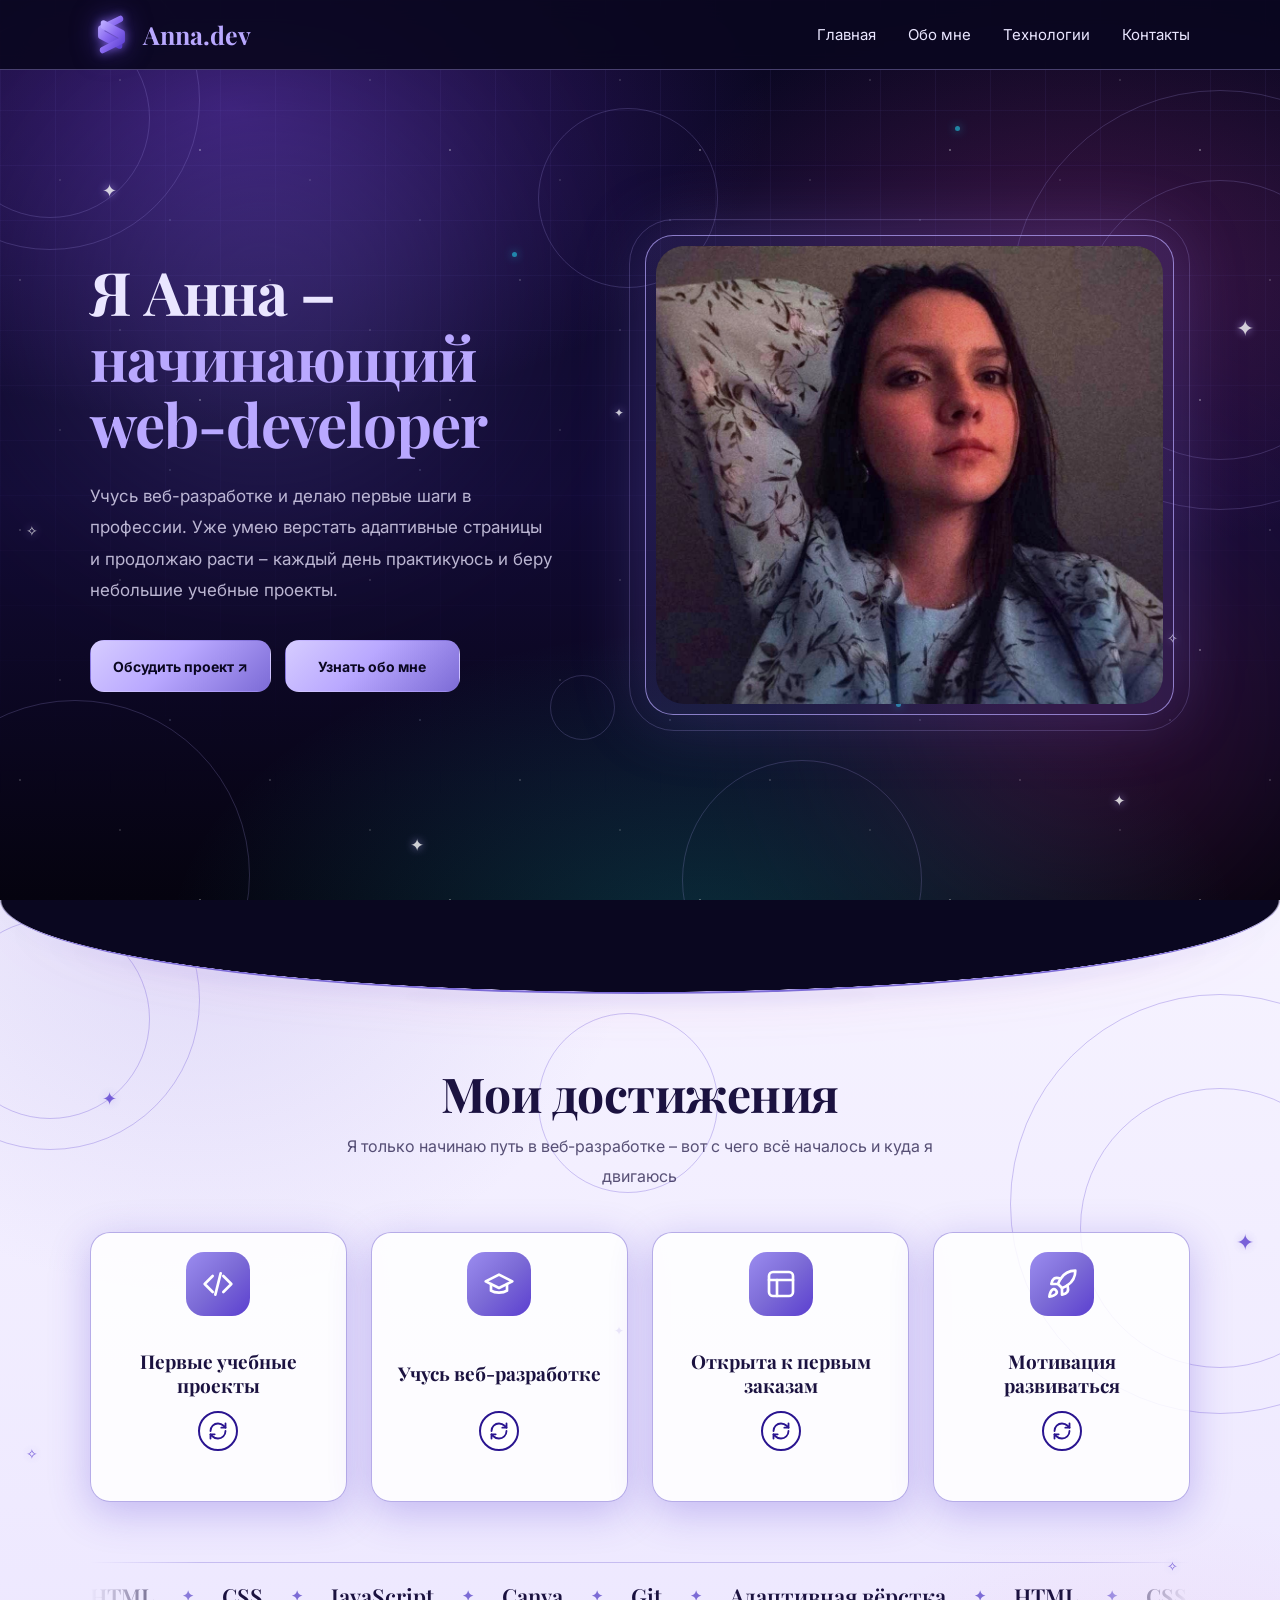
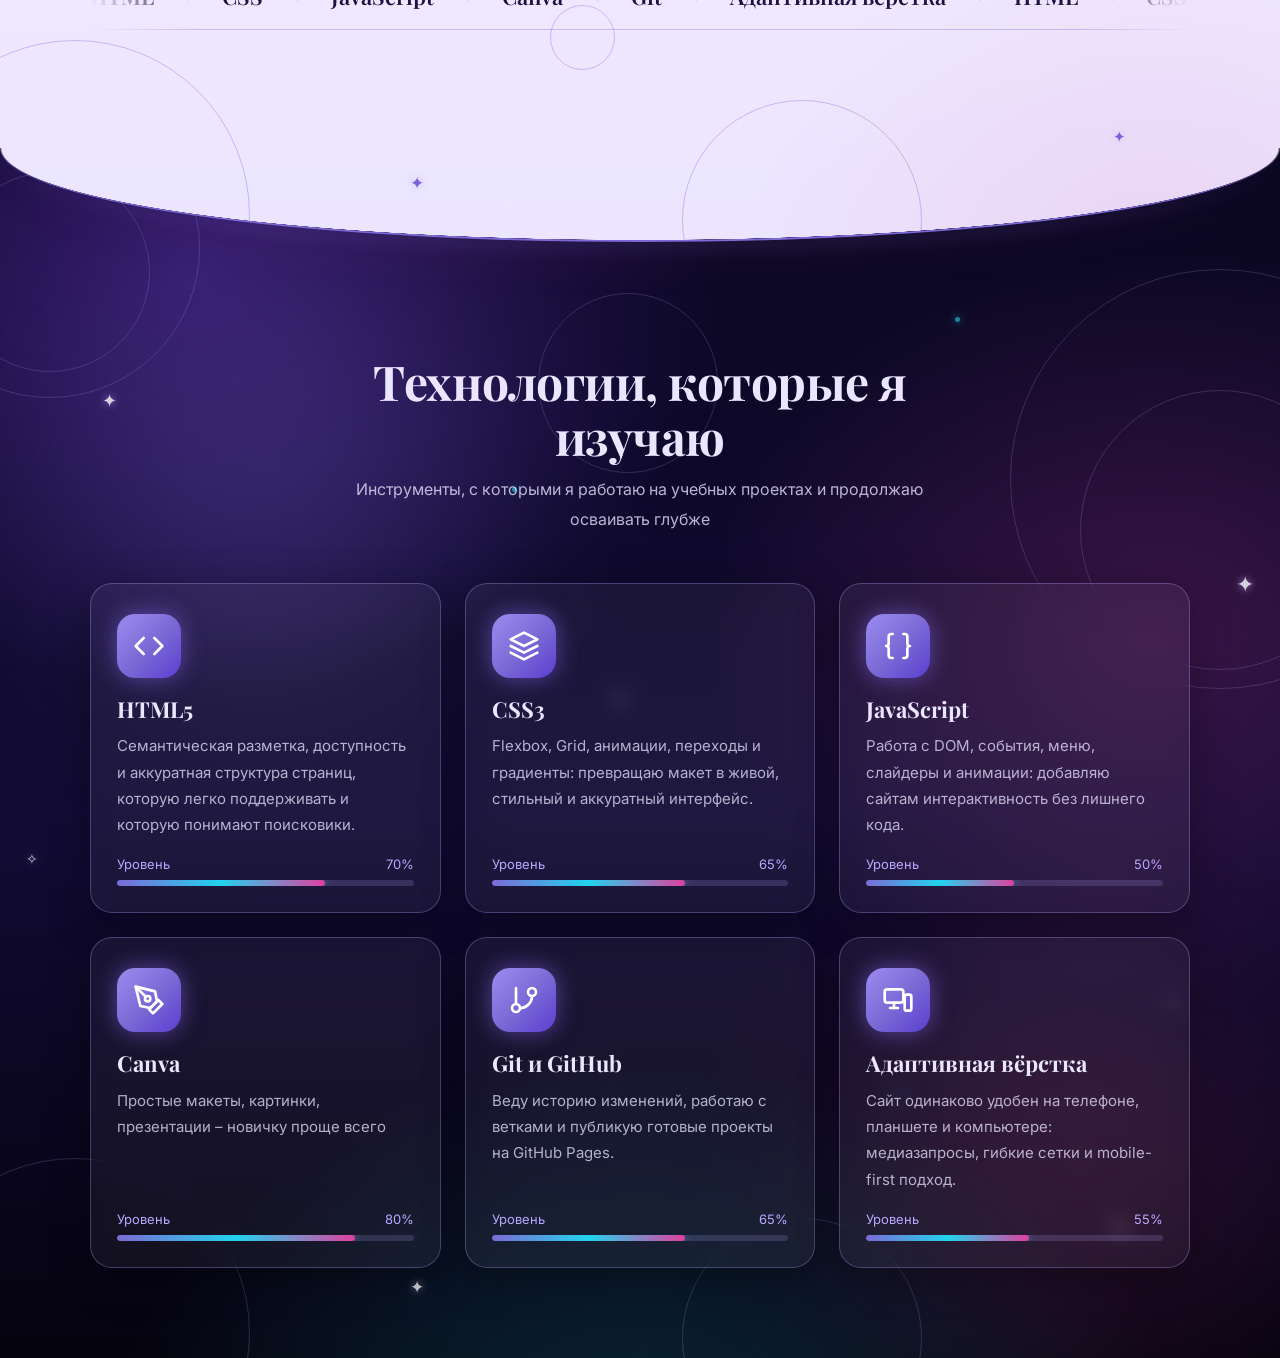
==== commit 815f2627: "adding a new section" ====
--- a/index1.html
+++ b/index1.html
@@ -105,8 +105,8 @@
 
       <div class="nav-links" id="navLinks">
         <a href="#home">Главная</a>
-        <a href="#achievements">Обо мне</a>
-        <a href="javascript:void(0)">Услуги</a>
+        <a href="#achievements-title">Обо мне</a>
+        <a href="#skills-title">Технологии</a>
         <a href="javascript:void(0)">Контакты</a>
       </div>
 
@@ -121,13 +121,13 @@
         <div class="hero-text">
           <h1>
             Я Анна –
-            <span>web-developer</span>
+            <span>начинающий web-developer</span>
           </h1>
 
           <p class="hero-description">
-            Разрабатываю современные и стильные сайты,
-            которые помогают представить ваш проект,
-            выделиться среди конкурентов и привлечь клиентов.
+            Учусь веб-разработке и делаю первые шаги в профессии.
+  Уже умею верстать адаптивные страницы и продолжаю расти –
+  каждый день практикуюсь и беру небольшие учебные проекты.
           </p>
 
           <div class="hero-buttons">
@@ -135,7 +135,7 @@
               Обсудить проект ↗
             </a>
 
-            <a href="#achievements" class="btn">
+            <a href="#achievements-title" class="btn">
               Узнать обо мне
             </a>
           </div>
@@ -148,10 +148,12 @@
         </div>
 
       </div>
+      
     </section>
 
     <!-- Секция 2: Мои достижения -->
     <section class="achievements" id="achievements">
+       <div class="section-edge" aria-hidden="true"></div>
 
       <!-- Тёмные круги и звёзды (копия декора главного экрана) -->
       <div class="achievements-decor" aria-hidden="true">
@@ -175,112 +177,383 @@
 
       <div class="achievements-inner">
 
-        <div class="achievements-header">
+        <div class="achievements-header"  id="achievements-title">
           <h2 class="section-title">Мои достижения</h2>
           <p class="section-text">
-            Несколько шагов, которые привели меня к профессии
-            и помогают делать сайты лучше.
+              Я только начинаю путь в веб-разработке – вот с чего всё началось
+  и куда я двигаюсь
           </p>
         </div>
 
-      <div class="achievements-list">
-
+  <div class="achievements-list">
+
+  <!-- Карточка 1 -->
   <article class="flip-card" tabindex="0" role="button" aria-pressed="false">
     <div class="flip-inner">
       <div class="flip-face flip-front">
-        <div class="achievement-icon" aria-hidden="true">
-          <!-- иконка: код -->
-          <svg viewBox="0 0 24 24" fill="none" stroke="currentColor" stroke-width="2" stroke-linecap="round" stroke-linejoin="round">
-            <polyline points="16 18 22 12 16 6"/>
-            <polyline points="8 6 2 12 8 18"/>
-            <line x1="14" y1="4" x2="10" y2="20"/>
-          </svg>
-        </div>
-        <h3>30+ готовых проектов</h3>
-        <span class="flip-hint">Нажмите, чтобы узнать больше</span>
-      </div>
+        <div class="flip-row flip-row--icon">
+          <div class="achievement-icon" aria-hidden="true">
+            <svg viewBox="0 0 24 24" fill="none" stroke="currentColor" stroke-width="2" stroke-linecap="round" stroke-linejoin="round">
+              <polyline points="16 18 22 12 16 6"/>
+              <polyline points="8 6 2 12 8 18"/>
+              <line x1="14" y1="4" x2="10" y2="20"/>
+            </svg>
+          </div>
+        </div>
+        <div class="flip-row flip-row--title">
+          <h3>Первые учебные проекты</h3>
+        </div>
+        <div class="flip-row flip-row--btn">
+          <span class="flip-round" aria-hidden="true">
+            <svg viewBox="0 0 24 24" fill="none" stroke="currentColor" stroke-width="2.2" stroke-linecap="round" stroke-linejoin="round">
+              <path d="M3 12a9 9 0 0 1 9-9 9.75 9.75 0 0 1 6.74 2.74L21 8"/>
+              <path d="M21 3v5h-5"/>
+              <path d="M21 12a9 9 0 0 1-9 9 9.75 9.75 0 0 1-6.74-2.74L3 16"/>
+              <path d="M8 16H3v5"/>
+            </svg>
+          </span>
+        </div>
+      </div>
+
       <div class="flip-face flip-back">
-        <h3>30+ готовых проектов</h3>
-        <p>Сайты-визитки, лендинги и интернет-магазины для малого бизнеса: от идеи и макета до запуска и поддержки</p>
+        <div class="flip-row flip-row--title">
+          <h3>Первые учебные проекты</h3>
+        </div>
+        <div class="flip-row flip-row--text">
+          <p>Верстала страницы и лендинги по готовым макетам в рамках обучения. Это мой первый шаг в профессию</p>
+        </div>
+        <div class="flip-row flip-row--btn">
+          <span class="flip-round flip-round--back" aria-hidden="true">
+            <svg viewBox="0 0 24 24" fill="none" stroke="currentColor" stroke-width="2.2" stroke-linecap="round" stroke-linejoin="round">
+              <path d="M3 12a9 9 0 0 1 9-9 9.75 9.75 0 0 1 6.74 2.74L21 8"/>
+              <path d="M21 3v5h-5"/>
+              <path d="M21 12a9 9 0 0 1-9 9 9.75 9.75 0 0 1-6.74-2.74L3 16"/>
+              <path d="M8 16H3v5"/>
+            </svg>
+          </span>
+        </div>
       </div>
     </div>
   </article>
 
+  <!-- Карточка 2 -->
   <article class="flip-card" tabindex="0" role="button" aria-pressed="false">
     <div class="flip-inner">
       <div class="flip-face flip-front">
-        <div class="achievement-icon" aria-hidden="true">
-          <!-- иконка: диплом / курс -->
-          <svg viewBox="0 0 24 24" fill="none" stroke="currentColor" stroke-width="2" stroke-linecap="round" stroke-linejoin="round">
-            <path d="M22 10 12 5 2 10l10 5 10-5z"/>
-            <path d="M6 12v5c3 2 9 2 12 0v-5"/>
-          </svg>
-        </div>
-        <h3>Подтвержденный разработчик</h3>
-        <span class="flip-hint">Нажмите, чтобы узнать больше</span>
-      </div>
+        <div class="flip-row flip-row--icon">
+          <div class="achievement-icon" aria-hidden="true">
+            <svg viewBox="0 0 24 24" fill="none" stroke="currentColor" stroke-width="2" stroke-linecap="round" stroke-linejoin="round">
+              <path d="M22 10 12 5 2 10l10 5 10-5z"/>
+              <path d="M6 12v5c3 2 9 2 12 0v-5"/>
+            </svg>
+          </div>
+        </div>
+        <div class="flip-row flip-row--title">
+          <h3>Учусь веб-разработке</h3>
+        </div>
+        <div class="flip-row flip-row--btn">
+          <span class="flip-round" aria-hidden="true">
+            <svg viewBox="0 0 24 24" fill="none" stroke="currentColor" stroke-width="2.2" stroke-linecap="round" stroke-linejoin="round">
+              <path d="M3 12a9 9 0 0 1 9-9 9.75 9.75 0 0 1 6.74 2.74L21 8"/>
+              <path d="M21 3v5h-5"/>
+              <path d="M21 12a9 9 0 0 1-9 9 9.75 9.75 0 0 1-6.74-2.74L3 16"/>
+              <path d="M8 16H3v5"/>
+            </svg>
+          </span>
+        </div>
+      </div>
+
       <div class="flip-face flip-back">
-        <h3>Подтвержденный разработчик</h3>
-        <p>Окончила профессиональную программу по фронтенд-разработке и защитила дипломный проект с оценкой «отлично»</p>
+        <div class="flip-row flip-row--title">
+          <h3>Учусь веб-разработке</h3>
+        </div>
+        <div class="flip-row flip-row--text">
+          <p>Прохожу курс по фронтенд-разработке: изучаю HTML, CSS и JavaScript, делаю практические задания</p>
+        </div>
+        <div class="flip-row flip-row--btn">
+          <span class="flip-round flip-round--back" aria-hidden="true">
+            <svg viewBox="0 0 24 24" fill="none" stroke="currentColor" stroke-width="2.2" stroke-linecap="round" stroke-linejoin="round">
+              <path d="M3 12a9 9 0 0 1 9-9 9.75 9.75 0 0 1 6.74 2.74L21 8"/>
+              <path d="M21 3v5h-5"/>
+              <path d="M21 12a9 9 0 0 1-9 9 9.75 9.75 0 0 1-6.74-2.74L3 16"/>
+              <path d="M8 16H3v5"/>
+            </svg>
+          </span>
+        </div>
       </div>
     </div>
   </article>
 
+  <!-- Карточка 3 -->
   <article class="flip-card" tabindex="0" role="button" aria-pressed="false">
     <div class="flip-inner">
       <div class="flip-face flip-front">
-        <div class="achievement-icon" aria-hidden="true">
-          <!-- иконка: макет -->
-          <svg viewBox="0 0 24 24" fill="none" stroke="currentColor" stroke-width="2" stroke-linecap="round" stroke-linejoin="round">
-            <rect x="3" y="3" width="18" height="18" rx="3"/>
-            <line x1="3" y1="9" x2="21" y2="9"/>
-            <line x1="9" y1="21" x2="9" y2="9"/>
-          </svg>
-        </div>
-        <h3>Постоянные клиенты</h3>
-        <span class="flip-hint">Нажмите, чтобы узнать больше</span>
-      </div>
+        <div class="flip-row flip-row--icon">
+          <div class="achievement-icon" aria-hidden="true">
+            <svg viewBox="0 0 24 24" fill="none" stroke="currentColor" stroke-width="2" stroke-linecap="round" stroke-linejoin="round">
+              <rect x="3" y="3" width="18" height="18" rx="3"/>
+              <line x1="3" y1="9" x2="21" y2="9"/>
+              <line x1="9" y1="21" x2="9" y2="9"/>
+            </svg>
+          </div>
+        </div>
+        <div class="flip-row flip-row--title">
+          <h3>Открыта к первым заказам</h3>
+        </div>
+        <div class="flip-row flip-row--btn">
+          <span class="flip-round" aria-hidden="true">
+            <svg viewBox="0 0 24 24" fill="none" stroke="currentColor" stroke-width="2.2" stroke-linecap="round" stroke-linejoin="round">
+              <path d="M3 12a9 9 0 0 1 9-9 9.75 9.75 0 0 1 6.74 2.74L21 8"/>
+              <path d="M21 3v5h-5"/>
+              <path d="M21 12a9 9 0 0 1-9 9 9.75 9.75 0 0 1-6.74-2.74L3 16"/>
+              <path d="M8 16H3v5"/>
+            </svg>
+          </span>
+        </div>
+      </div>
+
       <div class="flip-face flip-back">
-        <h3>Постоянные клиенты</h3>
-        <p>Большинство заказчиков возвращаются за доработками и новыми проектами, а часть приходит по рекомендации</p>
+        <div class="flip-row flip-row--title">
+          <h3>Открыта к первым заказам</h3>
+        </div>
+        <div class="flip-row flip-row--text">
+          <p>Возьмусь за небольшие проекты: сайт-визитку или лендинг. Внимательно отношусь к деталям</p>
+        </div>
+        <div class="flip-row flip-row--btn">
+          <span class="flip-round flip-round--back" aria-hidden="true">
+            <svg viewBox="0 0 24 24" fill="none" stroke="currentColor" stroke-width="2.2" stroke-linecap="round" stroke-linejoin="round">
+              <path d="M3 12a9 9 0 0 1 9-9 9.75 9.75 0 0 1 6.74 2.74L21 8"/>
+              <path d="M21 3v5h-5"/>
+              <path d="M21 12a9 9 0 0 1-9 9 9.75 9.75 0 0 1-6.74-2.74L3 16"/>
+              <path d="M8 16H3v5"/>
+            </svg>
+          </span>
+        </div>
       </div>
     </div>
   </article>
 
+  <!-- Карточка 4 -->
   <article class="flip-card" tabindex="0" role="button" aria-pressed="false">
     <div class="flip-inner">
       <div class="flip-face flip-front">
-        <div class="achievement-icon" aria-hidden="true">
-          <!-- иконка: ракета / публикация -->
-          <svg viewBox="0 0 24 24" fill="none" stroke="currentColor" stroke-width="2" stroke-linecap="round" stroke-linejoin="round">
-            <path d="M4.5 16.5c-1.5 1.3-2 5-2 5s3.7-.5 5-2c.7-.8.7-2.1-.1-2.9a2.1 2.1 0 0 0-2.9-.1z"/>
-            <path d="m12 15-3-3a22 22 0 0 1 2-3.9A12.9 12.9 0 0 1 22 2c0 2.7-.8 7.5-6 11a22 22 0 0 1-4 2z"/>
-            <path d="M9 12H4s.6-3 2-4c1.6-1.1 5 0 5 0"/>
-            <path d="M12 15v5s3-.6 4-2c1.1-1.6 0-5 0-5"/>
-          </svg>
-        </div>
-        <h3>Победа в хакатоне</h3>
-        <span class="flip-hint">Нажмите, чтобы узнать больше</span>
-      </div>
+        <div class="flip-row flip-row--icon">
+          <div class="achievement-icon" aria-hidden="true">
+            <svg viewBox="0 0 24 24" fill="none" stroke="currentColor" stroke-width="2" stroke-linecap="round" stroke-linejoin="round">
+              <path d="M4.5 16.5c-1.5 1.3-2 5-2 5s3.7-.5 5-2c.7-.8.7-2.1-.1-2.9a2.1 2.1 0 0 0-2.9-.1z"/>
+              <path d="m12 15-3-3a22 22 0 0 1 2-3.9A12.9 12.9 0 0 1 22 2c0 2.7-.8 7.5-6 11a22 22 0 0 1-4 2z"/>
+              <path d="M9 12H4s.6-3 2-4c1.6-1.1 5 0 5 0"/>
+              <path d="M12 15v5s3-.6 4-2c1.1-1.6 0-5 0-5"/>
+            </svg>
+          </div>
+        </div>
+        <div class="flip-row flip-row--title">
+          <h3>Мотивация развиваться</h3>
+        </div>
+        <div class="flip-row flip-row--btn">
+          <span class="flip-round" aria-hidden="true">
+            <svg viewBox="0 0 24 24" fill="none" stroke="currentColor" stroke-width="2.2" stroke-linecap="round" stroke-linejoin="round">
+              <path d="M3 12a9 9 0 0 1 9-9 9.75 9.75 0 0 1 6.74 2.74L21 8"/>
+              <path d="M21 3v5h-5"/>
+              <path d="M21 12a9 9 0 0 1-9 9 9.75 9.75 0 0 1-6.74-2.74L3 16"/>
+              <path d="M8 16H3v5"/>
+            </svg>
+          </span>
+        </div>
+      </div>
+
       <div class="flip-face flip-back">
-        <h3>Победа в хакатоне</h3>
-        <p>Заняла 1 место в командном хакатоне по веб-разработке: за 48 часов мы создали рабочий сервис и представили его жюри</p>
+        <div class="flip-row flip-row--title">
+          <h3>Мотивация развиваться</h3>
+        </div>
+        <div class="flip-row flip-row--text">
+          <p>Хочу превратить увлечение веб-разработкой в профессию. Готова учиться и работать над собой</p>
+        </div>
+        <div class="flip-row flip-row--btn">
+          <span class="flip-round flip-round--back" aria-hidden="true">
+            <svg viewBox="0 0 24 24" fill="none" stroke="currentColor" stroke-width="2.2" stroke-linecap="round" stroke-linejoin="round">
+              <path d="M3 12a9 9 0 0 1 9-9 9.75 9.75 0 0 1 6.74 2.74L21 8"/>
+              <path d="M21 3v5h-5"/>
+              <path d="M21 12a9 9 0 0 1-9 9 9.75 9.75 0 0 1-6.74-2.74L3 16"/>
+              <path d="M8 16H3v5"/>
+            </svg>
+          </span>
+        </div>
       </div>
     </div>
   </article>
 
 </div>
-
         <div class="tech-marquee" aria-label="Технологии, с которыми я работаю">
   <div class="tech-track">
     <div class="tech-group">
-      <span>HTML</span><span>CSS</span><span>JavaScript</span><span>Figma</span><span>Git</span><span>Адаптивная вёрстка</span><span>SEO</span>
+      <span>HTML</span><span>CSS</span><span>JavaScript</span><span>Canva</span><span>Git</span><span>Адаптивная вёрстка</span>
     </div>
     <div class="tech-group" aria-hidden="true">
-      <span>HTML</span><span>CSS</span><span>JavaScript</span><span>Figma</span><span>Git</span><span>Адаптивная вёрстка</span><span>SEO</span>
+      <span>HTML</span><span>CSS</span><span>JavaScript</span><span>Canva</span><span>Git</span><span>Адаптивная вёрстка</span>
     </div>
   </div>
 </div>
+      </div>
+    </section>
+        <!-- Секция 3: Технологии, которыми я владею -->
+    <section class="skills" id="skills">
+      <div class="section-edge" aria-hidden="true"></div>
+
+      <!-- Декор: круги и звёзды -->
+      <div class="skills-decor" aria-hidden="true">
+        <div class="circle circle-one"></div>
+        <div class="circle circle-two"></div>
+        <div class="circle circle-three"></div>
+        <div class="circle circle-four"></div>
+        <div class="circle circle-five"></div>
+        <div class="circle circle-six"></div>
+        <div class="circle circle-seven"></div>
+        <div class="circle circle-eight"></div>
+
+        <div class="glow glow-one"></div>
+        <div class="glow glow-two"></div>
+
+        <span class="star star-one">✦</span>
+        <span class="star star-two">✧</span>
+        <span class="star star-three">✦</span>
+        <span class="star star-four">✦</span>
+        <span class="star star-five">✧</span>
+        <span class="star star-six">✦</span>
+        <span class="star star-eight">✦</span>
+        <span class="dot dot-one"></span>
+        <span class="dot dot-two"></span>
+        <span class="dot dot-three"></span>
+      </div>
+
+      <div class="skills-inner">
+
+        <div class="skills-header" id="skills-title">
+          <h2 class="section-title">Технологии, которые я изучаю</h2>
+          <p class="section-text">
+            Инструменты, с которыми я работаю на учебных проектах
+  и продолжаю осваивать глубже
+          </p>
+        </div>
+
+        <div class="skills-grid">
+
+          <!-- Карточка 1 -->
+          <article class="skill-card">
+            <div class="skill-icon" aria-hidden="true">
+              <svg viewBox="0 0 24 24" fill="none" stroke="currentColor" stroke-width="2" stroke-linecap="round" stroke-linejoin="round">
+                <polyline points="16 18 22 12 16 6"/>
+                <polyline points="8 6 2 12 8 18"/>
+              </svg>
+            </div>
+            <div class="skill-body">
+              <h3>HTML5</h3>
+              <p>Семантическая разметка, доступность и аккуратная структура страниц, которую легко поддерживать и которую понимают поисковики.</p>
+            </div>
+            <div class="skill-level">
+              <div class="skill-level-top"><span>Уровень</span><span>70%</span></div>
+              <div class="skill-bar"><div class="skill-fill" style="--level: 70%"></div></div>
+            </div>
+          </article>
+
+          <!-- Карточка 2 -->
+          <article class="skill-card">
+            <div class="skill-icon" aria-hidden="true">
+              <svg viewBox="0 0 24 24" fill="none" stroke="currentColor" stroke-width="2" stroke-linecap="round" stroke-linejoin="round">
+                <polygon points="12 2 2 7 12 12 22 7 12 2"/>
+                <polyline points="2 17 12 22 22 17"/>
+                <polyline points="2 12 12 17 22 12"/>
+              </svg>
+            </div>
+            <div class="skill-body">
+              <h3>CSS3</h3>
+              <p>Flexbox, Grid, анимации, переходы и градиенты: превращаю макет в живой, стильный и аккуратный интерфейс.</p>
+            </div>
+            <div class="skill-level">
+              <div class="skill-level-top"><span>Уровень</span><span>65%</span></div>
+              <div class="skill-bar"><div class="skill-fill" style="--level: 65%"></div></div>
+            </div>
+          </article>
+
+          <!-- Карточка 3 -->
+          <article class="skill-card">
+            <div class="skill-icon" aria-hidden="true">
+              <svg viewBox="0 0 24 24" fill="none" stroke="currentColor" stroke-width="2" stroke-linecap="round" stroke-linejoin="round">
+                <path d="M8 3H7a2 2 0 0 0-2 2v5a2 2 0 0 1-2 2 2 2 0 0 1 2 2v5a2 2 0 0 0 2 2h1"/>
+                <path d="M16 21h1a2 2 0 0 0 2-2v-5c0-1.1.9-2 2-2a2 2 0 0 1-2-2V5a2 2 0 0 0-2-2h-1"/>
+              </svg>
+            </div>
+            <div class="skill-body">
+              <h3>JavaScript</h3>
+              <p>Работа с DOM, события, меню, слайдеры и анимации: добавляю сайтам интерактивность без лишнего кода.</p>
+            </div>
+            <div class="skill-level">
+              <div class="skill-level-top"><span>Уровень</span><span>50%</span></div>
+              <div class="skill-bar"><div class="skill-fill" style="--level: 50%"></div></div>
+            </div>
+          </article>
+
+          <!-- Карточка 4 -->
+          <article class="skill-card">
+            <div class="skill-icon" aria-hidden="true">
+              <svg viewBox="0 0 24 24" fill="none" stroke="currentColor" stroke-width="2" stroke-linecap="round" stroke-linejoin="round">
+                <path d="m12 19 7-7 3 3-7 7-3-3z"/>
+                <path d="m18 13-1.5-7.5L2 2l3.5 14.5L13 18l5-5z"/>
+                <path d="m2 2 7.586 7.586"/>
+                <circle cx="11" cy="11" r="2"/>
+              </svg>
+            </div>
+            <div class="skill-body">
+              <h3>Canva</h3>
+              <p>Простые макеты, картинки, презентации – новичку проще всего</p>
+            </div>
+            <div class="skill-level">
+              <div class="skill-level-top"><span>Уровень</span><span>80%</span></div>
+              <div class="skill-bar"><div class="skill-fill" style="--level: 80%"></div></div>
+            </div>
+          </article>
+
+          <!-- Карточка 5 -->
+          <article class="skill-card">
+            <div class="skill-icon" aria-hidden="true">
+              <svg viewBox="0 0 24 24" fill="none" stroke="currentColor" stroke-width="2" stroke-linecap="round" stroke-linejoin="round">
+                <line x1="6" y1="3" x2="6" y2="15"/>
+                <circle cx="18" cy="6" r="3"/>
+                <circle cx="6" cy="18" r="3"/>
+                <path d="M18 9a9 9 0 0 1-9 9"/>
+              </svg>
+            </div>
+            <div class="skill-body">
+              <h3>Git и GitHub</h3>
+              <p>Веду историю изменений, работаю с ветками и публикую готовые проекты на GitHub Pages.</p>
+            </div>
+            <div class="skill-level">
+              <div class="skill-level-top"><span>Уровень</span><span>65%</span></div>
+              <div class="skill-bar"><div class="skill-fill" style="--level: 65%"></div></div>
+            </div>
+          </article>
+
+          <!-- Карточка 6 -->
+          <article class="skill-card">
+            <div class="skill-icon" aria-hidden="true">
+              <svg viewBox="0 0 24 24" fill="none" stroke="currentColor" stroke-width="2" stroke-linecap="round" stroke-linejoin="round">
+                <rect x="2" y="4" width="14" height="10" rx="2"/>
+                <line x1="6" y1="18" x2="12" y2="18"/>
+                <line x1="9" y1="14" x2="9" y2="18"/>
+                <rect x="17" y="8" width="5" height="12" rx="1.5"/>
+              </svg>
+            </div>
+            <div class="skill-body">
+              <h3>Адаптивная вёрстка</h3>
+              <p>Сайт одинаково удобен на телефоне, планшете и компьютере: медиазапросы, гибкие сетки и mobile-first подход.</p>
+            </div>
+            <div class="skill-level">
+              <div class="skill-level-top"><span>Уровень</span><span>55%</span></div>
+              <div class="skill-bar"><div class="skill-fill" style="--level: 55%"></div></div>
+            </div>
+          </article>
+
+        </div>
       </div>
     </section>
   </main>
--- a/index1.css
+++ b/index1.css
@@ -409,13 +409,15 @@
 
     .hero h1 {
       color: var(--cream);
-      font-size: clamp(45px, 6vw, 76px);
+      font-size: clamp(36px, 5vw, 60px);
       line-height: 1.1;
       letter-spacing: -1px;
       margin-bottom: 25px;
     }
 
     .hero h1 span {
+        overflow-wrap: normal;
+  hyphens: none;
       display: block;
       color: var(--gold);
     }
@@ -629,7 +631,7 @@
       }
 
       .hero h1 {
-        font-size: clamp(45px, 10vw, 68px);
+        font-size: clamp(32px, 8vw, 48px);
       }
 
       .hero-description {
@@ -659,7 +661,7 @@
       }
 
       .hero h1 {
-        font-size: 43px;
+        font-size: 34px;
       }
     }
 
@@ -719,7 +721,7 @@
 /* ширина и левый край как у главного экрана (.container) */
 .achievements-inner {
   width: min(1200px, 86%);
-  margin: 0 auto;
+  margin: 30px auto 40px;
   padding: 0;
 }
 
@@ -899,241 +901,14 @@
 @media (prefers-reduced-motion: reduce) {
   .cursor-star { display: none; }
 }
-/* ===== ОПИСАНИЕ ПОЯВЛЯЕТСЯ ПРИ НАВЕДЕНИИ ===== */
-
-/* фиксированная высота: карточки не прыгают и не двигают соседей */
-.achievement-card {
-  height: 380px;
-  justify-content: center;   /* иконка и название по центру, пока описание скрыто */
-  overflow: hidden;
-}
-
-/* описание скрыто */
-.achievement-card p {
-  max-height: 0;
-  opacity: 0;
-  transform: translateY(10px);
-  overflow: hidden;
-  transition: max-height 0.5s ease,
-              opacity 0.35s ease 0.1s,
-              transform 0.45s ease 0.1s;
-}
-
-/* при наведении (или фокусе с клавиатуры) описание раскрывается,
-   а иконка с названием плавно сдвигаются вверх */
-.achievement-card:hover p,
-.achievement-card:focus-within p {
-  max-height: 260px;
-  opacity: 1;
-  transform: translateY(0);
-}
-
-/* иконка слегка оживает */
-.achievement-icon {
-  transition: transform 0.4s ease, box-shadow 0.4s ease;
-}
-
-.achievement-card:hover .achievement-icon,
-.achievement-card:focus-within .achievement-icon {
-  transform: scale(1.08);
-  box-shadow: 0 0 22px rgba(124, 107, 214, 0.65);
-}
-
-/* на телефонах и планшетах наведения нет, поэтому текст виден сразу */
-@media (hover: none), (max-width: 768px) {
-  .achievement-card {
-    height: auto;
-    justify-content: flex-start;
-  }
-
-  .achievement-card p {
-    max-height: none;
-    opacity: 1;
-    transform: none;
-  }
-}
-
-@media (prefers-reduced-motion: reduce) {
-  .achievement-card p,
-  .achievement-icon {
-    transition: none;
-  }
-}
-/* ===== ПО ЦЕНТРУ И КРУПНЕЕ В СПОКОЙНОМ СОСТОЯНИИ ===== */
-
-.achievement-card {
-  height: 340px;               /* было 380px: пустоты меньше */
-  align-items: center;         /* иконка и название по центру по горизонтали */
-  justify-content: center;     /* и по вертикали */
-  text-align: center;
-  gap: 0;
-}
-
-/* иконка крупнее */
-.achievement-icon {
-  width: 96px;
-  height: 96px;
-  border-radius: 26px;
-  margin-bottom: 22px;
-}
-
-.achievement-icon svg {
-  width: 48px;
-  height: 48px;
-}
-
-.achievement-body {
-  align-items: center;
-  gap: 0;                      /* иначе скрытое описание оставляет пустой отступ */
-  width: 100%;
-}
-
-/* заголовок: одна и две строки центрируются в одном и том же месте */
-.achievement-card h3 {
-  display: flex;
-  align-items: center;
-  justify-content: center;
-  text-align: center;
-  min-height: 2.5em;
-}
-
-/* отступ у описания появляется только вместе с ним */
-.achievement-card p {
-  margin-top: 0;
-  transition: max-height 0.5s ease,
-              margin-top 0.5s ease,
-              opacity 0.35s ease 0.1s,
-              transform 0.45s ease 0.1s;
-}
-
-.achievement-card:hover p,
-.achievement-card:focus-within p {
-  margin-top: 12px;
-}
-
-/* на телефонах текст виден сразу */
-@media (hover: none), (max-width: 768px) {
-  .achievement-card {
-    height: auto;
-    padding: 32px 26px;
-  }
-
-  .achievement-card p {
-    margin-top: 12px;
-  }
-}
-/* иконка не сжимается, просто стала меньше */
-.achievement-icon {
-  flex-shrink: 0;
-  width: 72px;
-  height: 72px;
-  border-radius: 18px;
-  margin-bottom: 18px;
-}
-
-.achievement-icon svg {
-  width: 36px;
-  height: 36px;
-}
-
-/* чтобы описанию хватало места и ничего не сжималось */
-.achievement-card {
-  height: 400px;
-}
-
-.achievement-body {
-  flex-shrink: 0;
-}
-
-/* при наведении иконка не меняется ни по форме, ни по размеру */
-.achievement-card:hover .achievement-icon,
-.achievement-card:focus-within .achievement-icon {
-  transform: none;
-}
-
-/* ===== КАРТОЧКИ: МАЛЕНЬКИЕ В ПОКОЕ, РАСТУТ ПРИ НАВЕДЕНИИ ===== */
-
-/* список держит место под раскрытую карточку, чтобы ничего не прыгало,
-   а карточки растут вниз и не растягивают соседей */
-.achievements-list {
-  align-items: flex-start;
-  min-height: 400px;
-}
-
-.achievement-card {
-  height: 260px;                    /* компактный размер в покое */
-  transition: height 0.45s ease,
-              transform 0.25s ease,
-              box-shadow 0.25s ease,
-              border-color 0.25s ease;
-}
-
-.achievement-card:hover,
-.achievement-card:focus-within {
-  height: 400px;                    /* прежний размер */
-}
-
-/* ===== ТЕКСТ: ВЫРАВНИВАНИЕ ВЛЕВО + ЭФФЕКТ ПЕЧАТИ ===== */
-
-.achievement-card p {
-  position: relative;
-  text-align: left;
-  width: 100%;
-}
-
-/* невидимая копия полного текста резервирует высоту,
-   поэтому иконка и заголовок не дёргаются во время печати */
-.achievement-card p .ghost {
-  display: block;
-  color: transparent;
-  user-select: none;
-}
-
-/* сюда печатается текст */
-.achievement-card p .typed {
-  position: absolute;
-  inset: 0 auto auto 0;
-  width: 100%;
-  text-align: left;
-}
-
-/* мигающий курсор, пока идёт печать */
-.achievement-card p .typed.is-typing::after {
-  content: "";
-  display: inline-block;
-  width: 2px;
-  height: 1em;
-  margin-left: 2px;
-  vertical-align: text-bottom;
-  background: #5B3FD0;
-  animation: caret-blink 0.7s steps(1) infinite;
-}
+
+
 
 @keyframes caret-blink {
   50% { opacity: 0; }
 }
 
-/* на телефонах/планшетах текст виден сразу, без печати */
-@media (hover: none), (max-width: 768px) {
-  .achievement-card,
-  .achievement-card:hover,
-  .achievement-card:focus-within {
-    height: auto;
-  }
-
-  .achievements-list {
-    min-height: 0;
-  }
-
-  .achievement-card p .ghost {
-    color: inherit;
-    user-select: auto;
-  }
-
-  .achievement-card p .typed {
-    display: none;
-  }
-}
+
 /* ===== ЗАЛИВКА КАРТОЧКИ ПРИ НАВЕДЕНИИ ===== */
 
 .achievement-card {
@@ -1256,14 +1031,7 @@
   .tech-marquee { margin-top: 36px; }
   .tech-group span { font-size: 18px; }
 }
-/* список всегда занимает высоту маленькой карточки:
-   растущая карточка выходит за его границы и не двигает строку */
-@media (min-width: 1001px) {
-  .achievements-list {
-    height: 260px;
-    min-height: 0;
-  }
-}
+
 
 /* строка подтянута вверх и лежит под карточками */
 .tech-marquee {
@@ -1519,4 +1287,491 @@
     right: 10px;
     margin: 0;
     text-align: center;
+}
+/* ===== ДУГА ВНИЗ В КОНЦЕ ГЛАВНОГО ЭКРАНА ===== */
+
+/* вырезаем из верха светлой секции полуэллипс: сквозь него виден
+   тот же космический фон, так что тёмная часть выгибается вниз */
+.achievements {
+  -webkit-mask-image: radial-gradient(ellipse 50% 92px at 50% 0,
+                      transparent 99.7%, #000 100%);
+          mask-image: radial-gradient(ellipse 50% 92px at 50% 0,
+                      transparent 99.7%, #000 100%);
+  -webkit-mask-repeat: no-repeat;
+          mask-repeat: no-repeat;
+}
+
+/* светящийся ободок по краю дуги */
+.section-edge {
+  position: absolute;
+  left: 0;
+  right: 0;
+  top: 0;
+  height: 94px;
+  z-index: 2;
+  pointer-events: none;
+  box-sizing: border-box;
+  border-bottom: 2px solid #7C6BD6;
+  border-radius: 0 0 50% 50% / 0 0 100% 100%;
+  filter: drop-shadow(0 4px 8px rgba(124, 107, 214, 0.9))
+          drop-shadow(0 8px 20px rgba(224, 64, 160, 0.4));
+}
+
+/* заголовок опускаем, чтобы дуга его не закрывала */
+.achievements-inner {
+  padding-top: 112px;
+}
+
+@media (max-width: 768px) {
+  .achievements {
+    -webkit-mask-image: radial-gradient(ellipse 50% 52px at 50% 0,
+                        transparent 99.5%, #000 100%);
+            mask-image: radial-gradient(ellipse 50% 52px at 50% 0,
+                        transparent 99.5%, #000 100%);
+  }
+  .section-edge {
+    height: 54px;
+  }
+  .achievements-inner {
+    padding-top: 72px;
+  }
+}
+/* переход к заголовку «Мои достижения», дуга уходит под шапку */
+.achievements-header {
+  scroll-margin-top: calc(var(--nav-h) + 24px);
+}
+
+/* запас высоты, чтобы страница могла прокрутиться до заголовка
+   даже на высоких экранах, где контента мало */
+.achievements {
+  min-height: calc(100vh + 40px);
+}
+
+@media (max-width: 768px) {
+  .achievements {
+    min-height: auto;
+  }
+}
+/* ===== КНОПКИ: ТЁМНО-ФИОЛЕТОВЫЙ КРУГ И СТРЕЛКИ, ФОН КАК У КАРТОЧКИ ===== */
+
+/* лицевая сторона: фон белый, как у карточки */
+.flip-round {
+  background: rgba(255, 255, 255, 0.85);
+  color: #2A1590;                       /* тёмно-фиолетовые стрелки */
+  border: 2px solid #2A1590;            /* тёмно-фиолетовый круг */
+  box-shadow: none;
+}
+
+/* обратная сторона: фон под цвет светлого градиента карточки */
+.flip-round--back {
+  background: #E8E0FF;
+  color: #2A1590;
+  border: 2px solid #2A1590;
+  box-shadow: none;
+}
+
+/* без пульсирующего кольца */
+.flip-round::before {
+  display: none;
+}
+
+/* при наведении: цвета остаются, стрелки просто делают пол-оборота */
+.flip-card:hover .flip-round,
+.flip-card:focus-visible .flip-round {
+  background: rgba(255, 255, 255, 0.85);
+  color: #2A1590;
+  border-color: #2A1590;
+  box-shadow: none;
+}
+
+.flip-card:hover .flip-round--back,
+.flip-card:focus-visible .flip-round--back {
+  background: #E8E0FF;
+  color: #2A1590;
+  border-color: #2A1590;
+  box-shadow: none;
+}
+
+/* ===== КАРТОЧКИ: ПО ЦЕНТРУ, ОДИНАКОВЫЙ РАЗМЕР, БЕЗ УВЕЛИЧЕНИЯ ПРИ ПЕРЕВОРОТЕ ===== */
+
+/* сетка из 4 равных колонок на всю ширину контейнера, по центру */
+.achievements-list {
+  display: grid !important;
+  grid-template-columns: repeat(4, minmax(0, 1fr));
+  gap: 24px;
+  width: 100%;
+  margin: 0 auto;
+  justify-content: center;
+  justify-items: stretch;
+  align-items: stretch;
+  flex-wrap: nowrap;
+}
+
+/* карточка: фиксированная высота, размер не зависит от содержимого */
+.flip-card {
+  flex: none !important;
+  width: 100%;
+  min-width: 0;
+  height: 270px;
+  /* большая перспектива = почти нет «приближения» при повороте */
+  perspective: 3000px;
+}
+
+.flip-inner {
+  width: 100%;
+  height: 100%;
+}
+
+/* обе стороны строго по размеру карточки */
+.flip-face {
+  width: 100%;
+  height: 100%;
+  box-sizing: border-box;
+  overflow: hidden;
+}
+
+/* планшеты: 2 в ряд */
+@media (max-width: 1000px) {
+  .achievements-list {
+    grid-template-columns: repeat(2, minmax(0, 1fr));
+  }
+}
+
+/* телефоны: одна колонка, по центру */
+@media (max-width: 768px) {
+  .achievements-list {
+    grid-template-columns: minmax(0, 1fr);
+    max-width: 420px;
+  }
+
+  .flip-card {
+    height: 250px;
+  }
+}
+
+/* ===== КОНТЕЙНЕР СЕКЦИИ: ТА ЖЕ ШИРИНА, ЧТО У ГЛАВНОГО ЭКРАНА ===== */
+
+.achievements-inner {
+  flex: 0 1 auto;                /* не растягиваем на 100% */
+  width: min(1200px, 86%);       /* как у .container в hero */
+  min-width: 0;
+  margin-left: auto;
+  margin-right: auto;
+}
+
+.achievements-list,
+.tech-marquee {
+  width: 100%;
+}
+
+@media (max-width: 768px) {
+  .achievements-inner {
+    width: 88%;
+  }
+}
+
+/* круглая кнопка со стрелками */
+.flip-round {
+  width: 40px;
+  height: 40px;
+  display: inline-flex;
+  align-items: center;
+  justify-content: center;
+  border-radius: 50%;
+  flex-shrink: 0;
+  transition: transform 0.5s ease;
+}
+
+.flip-round svg {
+  width: 20px;
+  height: 20px;
+}
+
+.flip-card:hover .flip-round,
+.flip-card:focus-visible .flip-round {
+  transform: rotate(180deg);   /* пол-оборота стрелок, как в вашем комментарии */
+}
+
+/* обёртки строк внутри карточки */
+.flip-row {
+  display: flex;
+  justify-content: center;
+  align-items: center;
+  width: 100%;
+}
+/* ===== ОБРАТНАЯ СТОРОНА: ЗАГОЛОВОК, ТЕКСТ И КНОПКА НА ОДНОМ УРОВНЕ ===== */
+
+.flip-back {
+  justify-content: flex-start;      /* вместо центрирования всего блока */
+  gap: 0;
+  padding: 24px 18px 22px;
+}
+
+/* заголовок: место под две строки, текст внутри по центру */
+.flip-back .flip-row--title {
+  height: 46px;
+  flex: 0 0 46px;
+  align-items: center;
+  justify-content: center;
+  margin-bottom: 12px;
+}
+
+/* описание: одинаковая высота под 4 строки, начинается на одном уровне */
+.flip-back .flip-row--text {
+  height: 92px;
+  flex: 0 0 92px;
+  align-items: flex-start;
+  justify-content: center;
+}
+
+/* кнопка всегда прижата вниз, одинаково у всех карточек */
+.flip-back .flip-row--btn {
+  margin-top: auto;
+  justify-content: center;
+}
+
+.flip-back h3 {
+  margin: 0;
+  min-height: 0;
+}
+/* ===== СЕКЦИЯ 3: ТЕХНОЛОГИИ ===== */
+/* Тёмный космический фон: контрастирует со светлой секцией 2 */
+
+.skills {
+  position: relative;
+  z-index: 1;
+  width: 100%;
+  min-height: calc(100vh - var(--nav-h));
+  display: flex;
+  align-items: center;
+  padding: 90px 0;
+  scroll-margin-top: var(--nav-h);
+  overflow: hidden;
+  color: var(--cream);
+  border-top: 1px solid rgba(185, 168, 255, 0.35);
+  background:
+    radial-gradient(ellipse 60% 50% at 15% 10%, rgba(124, 58, 237, 0.35), transparent 70%),
+    radial-gradient(ellipse 50% 45% at 90% 40%, rgba(224, 64, 160, 0.20), transparent 70%),
+    radial-gradient(ellipse 60% 50% at 50% 110%, rgba(34, 211, 238, 0.18), transparent 70%),
+    linear-gradient(180deg, #0A0720 0%, #120B35 55%, #05030F 100%);
+}
+
+/* декор: те же круги и звёзды, что и на других экранах */
+.skills-decor {
+  position: absolute;
+  inset: 0;
+  overflow: hidden;
+  pointer-events: none;
+  z-index: -1;
+}
+
+/* контейнер: та же ширина, что у секции 2 */
+.skills-inner {
+  width: min(1200px, 86%);
+  margin: 0 auto;
+}
+
+.skills-header {
+  text-align: center;
+  max-width: 640px;
+  margin: 0 auto 48px;
+  scroll-margin-top: calc(var(--nav-h) + 24px);
+}
+
+/* на тёмном фоне текст светлый */
+.skills .section-title {
+  color: var(--cream);
+}
+
+.skills .section-text {
+  color: rgba(234, 230, 255, 0.78);
+}
+
+/* ===== СЕТКА КАРТОЧЕК (CSS Grid) ===== */
+
+.skills-grid {
+  display: grid;
+  grid-template-columns: repeat(3, minmax(0, 1fr));  /* 3 в ряд на больших экранах */
+  gap: 24px;
+}
+
+.skill-card {
+  position: relative;
+  display: flex;
+  flex-direction: column;
+  gap: 18px;
+  padding: 30px 26px 26px;
+  border-radius: 22px;
+  background: rgba(255, 255, 255, 0.05);
+  border: 1px solid rgba(185, 168, 255, 0.3);
+  backdrop-filter: blur(10px);
+  -webkit-backdrop-filter: blur(10px);
+  box-shadow: 0 10px 40px rgba(0, 0, 0, 0.35);
+  transition: transform 0.35s ease, border-color 0.35s ease,
+              box-shadow 0.35s ease, background 0.35s ease;
+}
+
+.skill-card:hover {
+  border-color: rgba(214, 204, 255, 0.85);
+  background: rgba(124, 107, 214, 0.14);
+  box-shadow: 0 0 0 1px rgba(214, 204, 255, 0.5),
+              0 18px 55px rgba(91, 63, 208, 0.5),
+              0 0 30px rgba(224, 64, 160, 0.3),
+              0 0 50px rgba(34, 211, 238, 0.2);
+}
+
+/* обёртка иконки */
+.skill-icon {
+  width: 64px;
+  height: 64px;
+  display: flex;
+  align-items: center;
+  justify-content: center;
+  border-radius: 18px;
+  color: #ffffff;
+  background: linear-gradient(135deg, #9B8CF0 0%, #7C6BD6 50%, #5B3FD0 100%);
+  box-shadow: 0 0 22px rgba(137, 105, 240, 0.55);
+  transition: transform 0.5s ease;
+}
+
+.skill-icon svg {
+  width: 32px;
+  height: 32px;
+}
+
+.skill-card:hover .skill-icon {
+  transform: scale(1.05);
+}
+
+/* обёртка текста */
+.skill-body {
+  display: flex;
+  flex-direction: column;
+  gap: 10px;
+  flex: 1;
+}
+
+.skill-body h3 {
+  font-family: 'Playfair Display', Georgia, serif;
+  font-size: 22px;
+  line-height: 1.25;
+  color: var(--cream);
+}
+
+.skill-body p {
+  font-size: 15px;
+  line-height: 1.75;
+  color: rgba(234, 230, 255, 0.75);
+}
+
+/* шкала уровня */
+.skill-level-top {
+  display: flex;
+  justify-content: space-between;
+  margin-bottom: 8px;
+  font-size: 13px;
+  color: var(--gold);
+}
+
+.skill-bar {
+  height: 6px;
+  overflow: hidden;
+  border-radius: 6px;
+  background: rgba(185, 168, 255, 0.18);
+}
+
+.skill-fill {
+  width: var(--level);
+  height: 100%;
+  border-radius: inherit;
+  background: linear-gradient(90deg, #7C6BD6, var(--nebula-cyan), var(--nebula-pink));
+  box-shadow: 0 0 10px rgba(34, 211, 238, 0.6);
+  transform-origin: left;
+  animation: skill-grow 1.4s ease-out both;
+}
+
+@keyframes skill-grow {
+  from { transform: scaleX(0); }
+  to   { transform: scaleX(1); }
+}
+
+/* появление карточек при прокрутке (класс ставит JS) */
+.skill-card.is-hidden {
+  opacity: 0;
+}
+
+.skill-card {
+  transition: border-color 0.35s ease, box-shadow 0.35s ease,
+              background 0.35s ease, opacity 0.7s ease;
+}
+
+/* ===== АДАПТИВНОСТЬ ===== */
+
+/* планшеты: 2 колонки */
+@media (max-width: 1000px) {
+  .skills-grid {
+    grid-template-columns: repeat(2, minmax(0, 1fr));
+  }
+}
+
+/* телефоны: 1 колонка */
+@media (max-width: 768px) {
+  .skills {
+    min-height: auto;
+    padding: 60px 0 70px;
+  }
+
+  .skills-inner {
+    width: 88%;
+  }
+
+  .skills-header {
+    margin-bottom: 32px;
+  }
+
+  .skills-grid {
+    grid-template-columns: minmax(0, 1fr);
+    max-width: 480px;
+    margin: 0 auto;
+  }
+}
+
+@media (prefers-reduced-motion: reduce) {
+  .skill-fill { animation: none; }
+  .skill-card.is-hidden { opacity: 1; }
+}
+/* ===== ДУГА МЕЖДУ СЕКЦИЯМИ 2 И 3 ===== */
+
+/* секция 3 поднимается на высоту дуги, а из её верха вырезается
+   полуэллипс: через него видна светлая секция 2 */
+.skills {
+  margin-top: -92px;
+  padding-top: 182px;               /* 90px + 92px дуги */
+  border-top: none;                 /* линия сверху больше не нужна */
+  -webkit-mask-image: radial-gradient(ellipse 50% 92px at 50% 0,
+                      transparent 99.7%, #000 100%);
+          mask-image: radial-gradient(ellipse 50% 92px at 50% 0,
+                      transparent 99.7%, #000 100%);
+  -webkit-mask-repeat: no-repeat;
+          mask-repeat: no-repeat;
+}
+
+/* запас внизу секции 2, чтобы дуга не закрывала бегущую строку */
+.achievements {
+  padding-bottom: 110px;
+}
+
+@media (max-width: 768px) {
+  .skills {
+    margin-top: -52px;
+    padding-top: 112px;             /* 60px + 52px дуги */
+    -webkit-mask-image: radial-gradient(ellipse 50% 52px at 50% 0,
+                        transparent 99.5%, #000 100%);
+            mask-image: radial-gradient(ellipse 50% 52px at 50% 0,
+                        transparent 99.5%, #000 100%);
+  }
+
+  .achievements {
+    padding-bottom: 80px;
+  }
 }
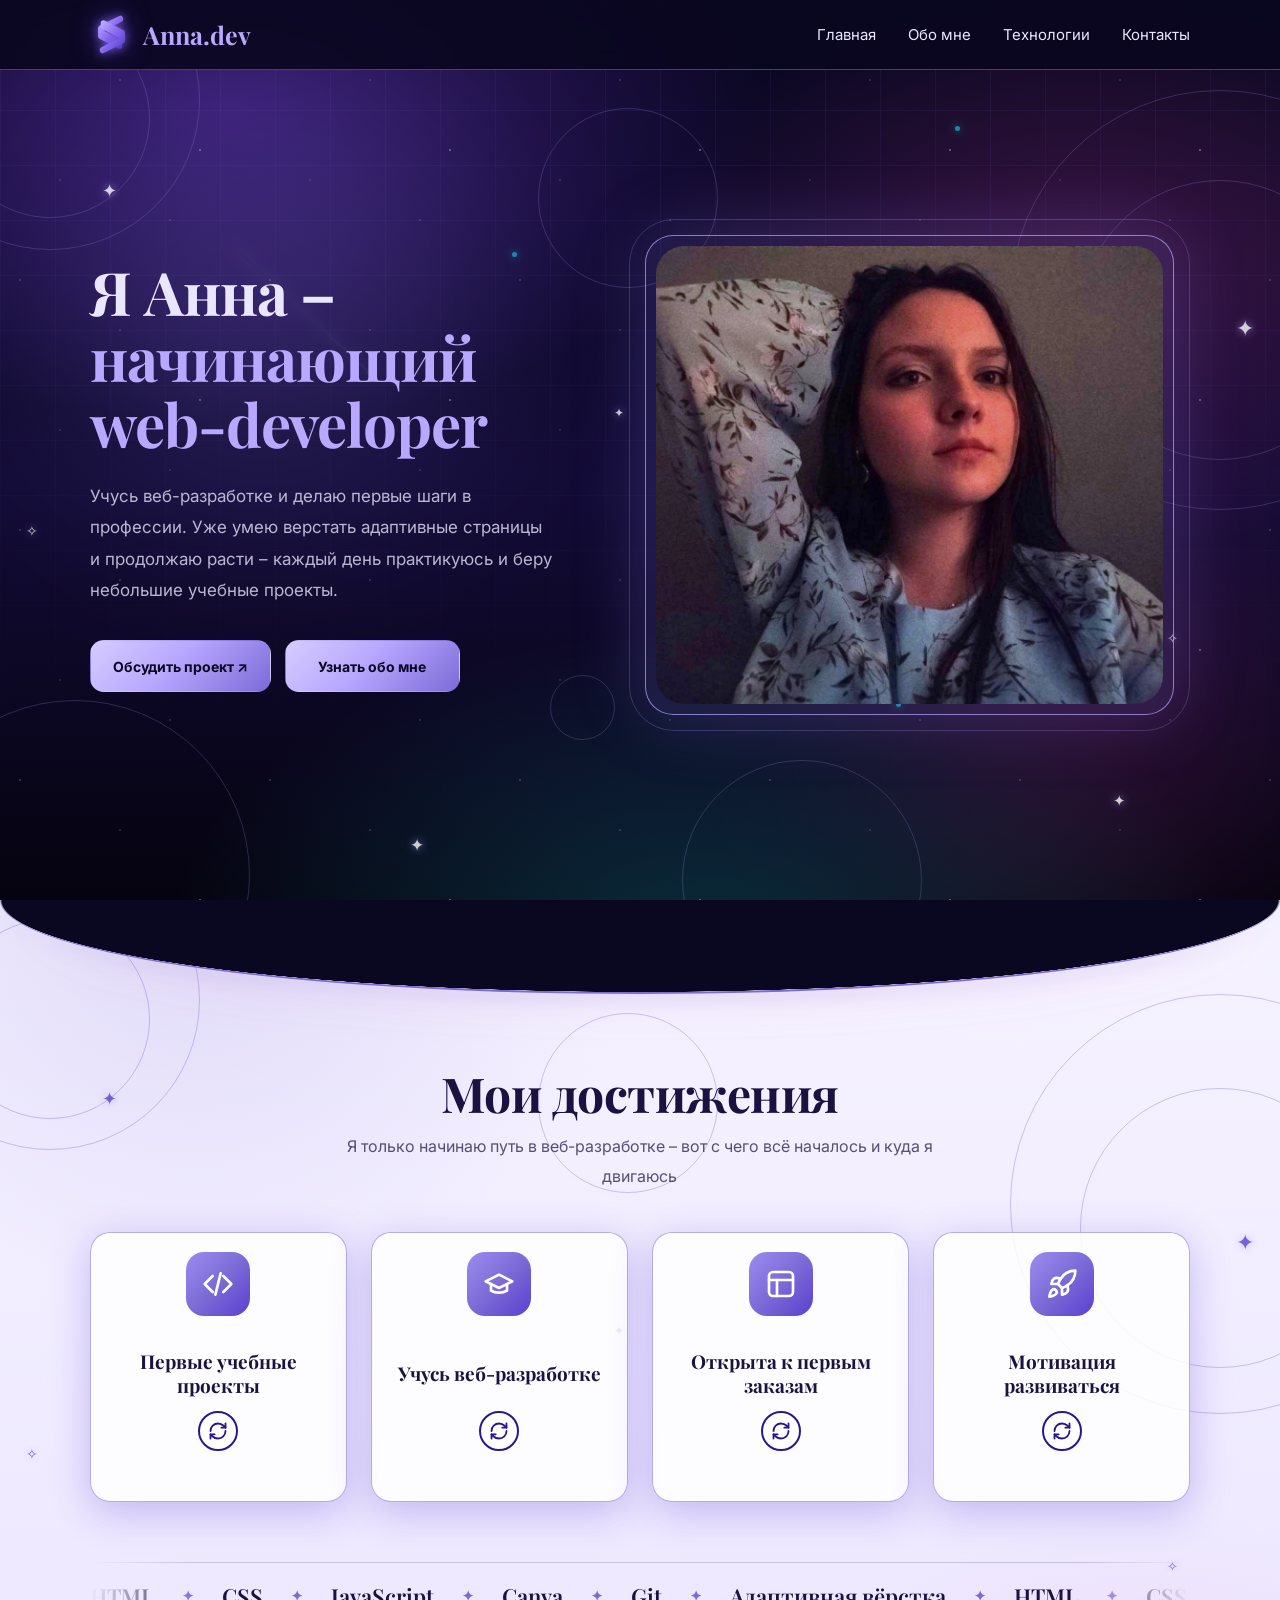
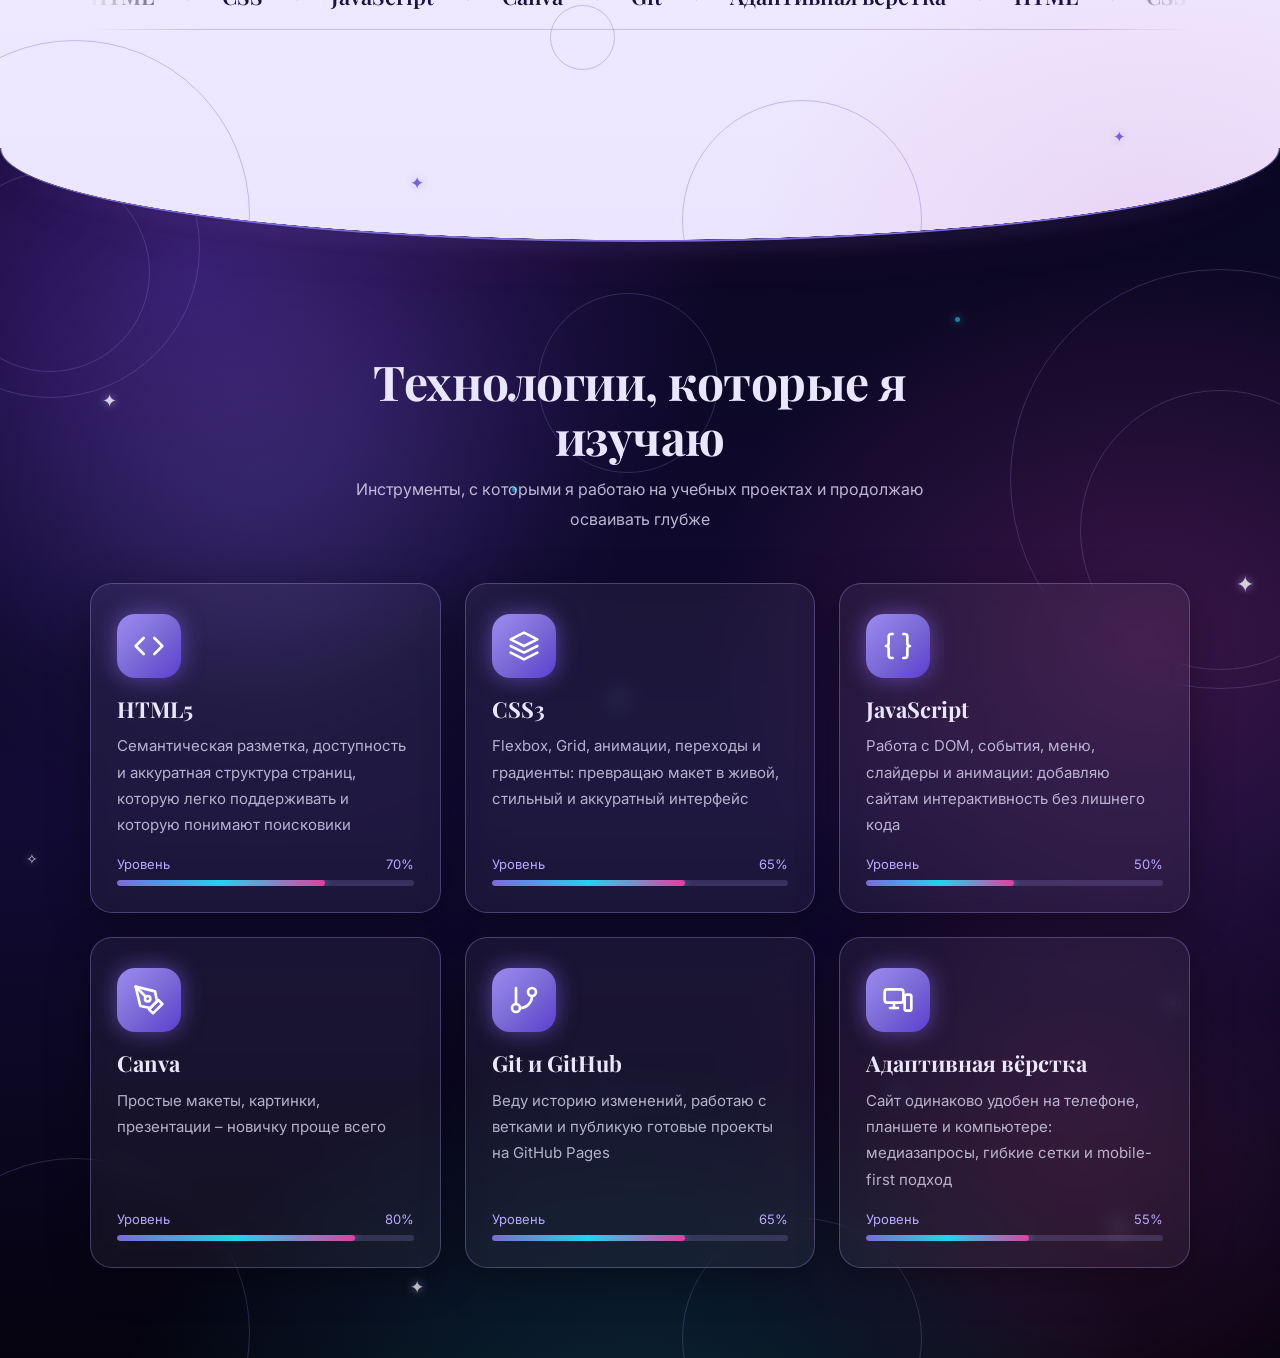
==== commit ea31a458: "Correct mistakes" ====
--- a/index1.html
+++ b/index1.html
@@ -180,8 +180,7 @@
         <div class="achievements-header"  id="achievements-title">
           <h2 class="section-title">Мои достижения</h2>
           <p class="section-text">
-              Я только начинаю путь в веб-разработке – вот с чего всё началось
-  и куда я двигаюсь
+              Я только начинаю путь в веб-разработке – вот с чего всё началось и куда я двигаюсь
           </p>
         </div>
 
@@ -448,7 +447,7 @@
             </div>
             <div class="skill-body">
               <h3>HTML5</h3>
-              <p>Семантическая разметка, доступность и аккуратная структура страниц, которую легко поддерживать и которую понимают поисковики.</p>
+              <p>Семантическая разметка, доступность и аккуратная структура страниц, которую легко поддерживать и которую понимают поисковики</p>
             </div>
             <div class="skill-level">
               <div class="skill-level-top"><span>Уровень</span><span>70%</span></div>
@@ -467,7 +466,7 @@
             </div>
             <div class="skill-body">
               <h3>CSS3</h3>
-              <p>Flexbox, Grid, анимации, переходы и градиенты: превращаю макет в живой, стильный и аккуратный интерфейс.</p>
+              <p>Flexbox, Grid, анимации, переходы и градиенты: превращаю макет в живой, стильный и аккуратный интерфейс</p>
             </div>
             <div class="skill-level">
               <div class="skill-level-top"><span>Уровень</span><span>65%</span></div>
@@ -485,7 +484,7 @@
             </div>
             <div class="skill-body">
               <h3>JavaScript</h3>
-              <p>Работа с DOM, события, меню, слайдеры и анимации: добавляю сайтам интерактивность без лишнего кода.</p>
+              <p>Работа с DOM, события, меню, слайдеры и анимации: добавляю сайтам интерактивность без лишнего кода</p>
             </div>
             <div class="skill-level">
               <div class="skill-level-top"><span>Уровень</span><span>50%</span></div>
@@ -525,7 +524,7 @@
             </div>
             <div class="skill-body">
               <h3>Git и GitHub</h3>
-              <p>Веду историю изменений, работаю с ветками и публикую готовые проекты на GitHub Pages.</p>
+              <p>Веду историю изменений, работаю с ветками и публикую готовые проекты на GitHub Pages</p>
             </div>
             <div class="skill-level">
               <div class="skill-level-top"><span>Уровень</span><span>65%</span></div>
@@ -545,7 +544,7 @@
             </div>
             <div class="skill-body">
               <h3>Адаптивная вёрстка</h3>
-              <p>Сайт одинаково удобен на телефоне, планшете и компьютере: медиазапросы, гибкие сетки и mobile-first подход.</p>
+              <p>Сайт одинаково удобен на телефоне, планшете и компьютере: медиазапросы, гибкие сетки и mobile-first подход</p>
             </div>
             <div class="skill-level">
               <div class="skill-level-top"><span>Уровень</span><span>55%</span></div>
